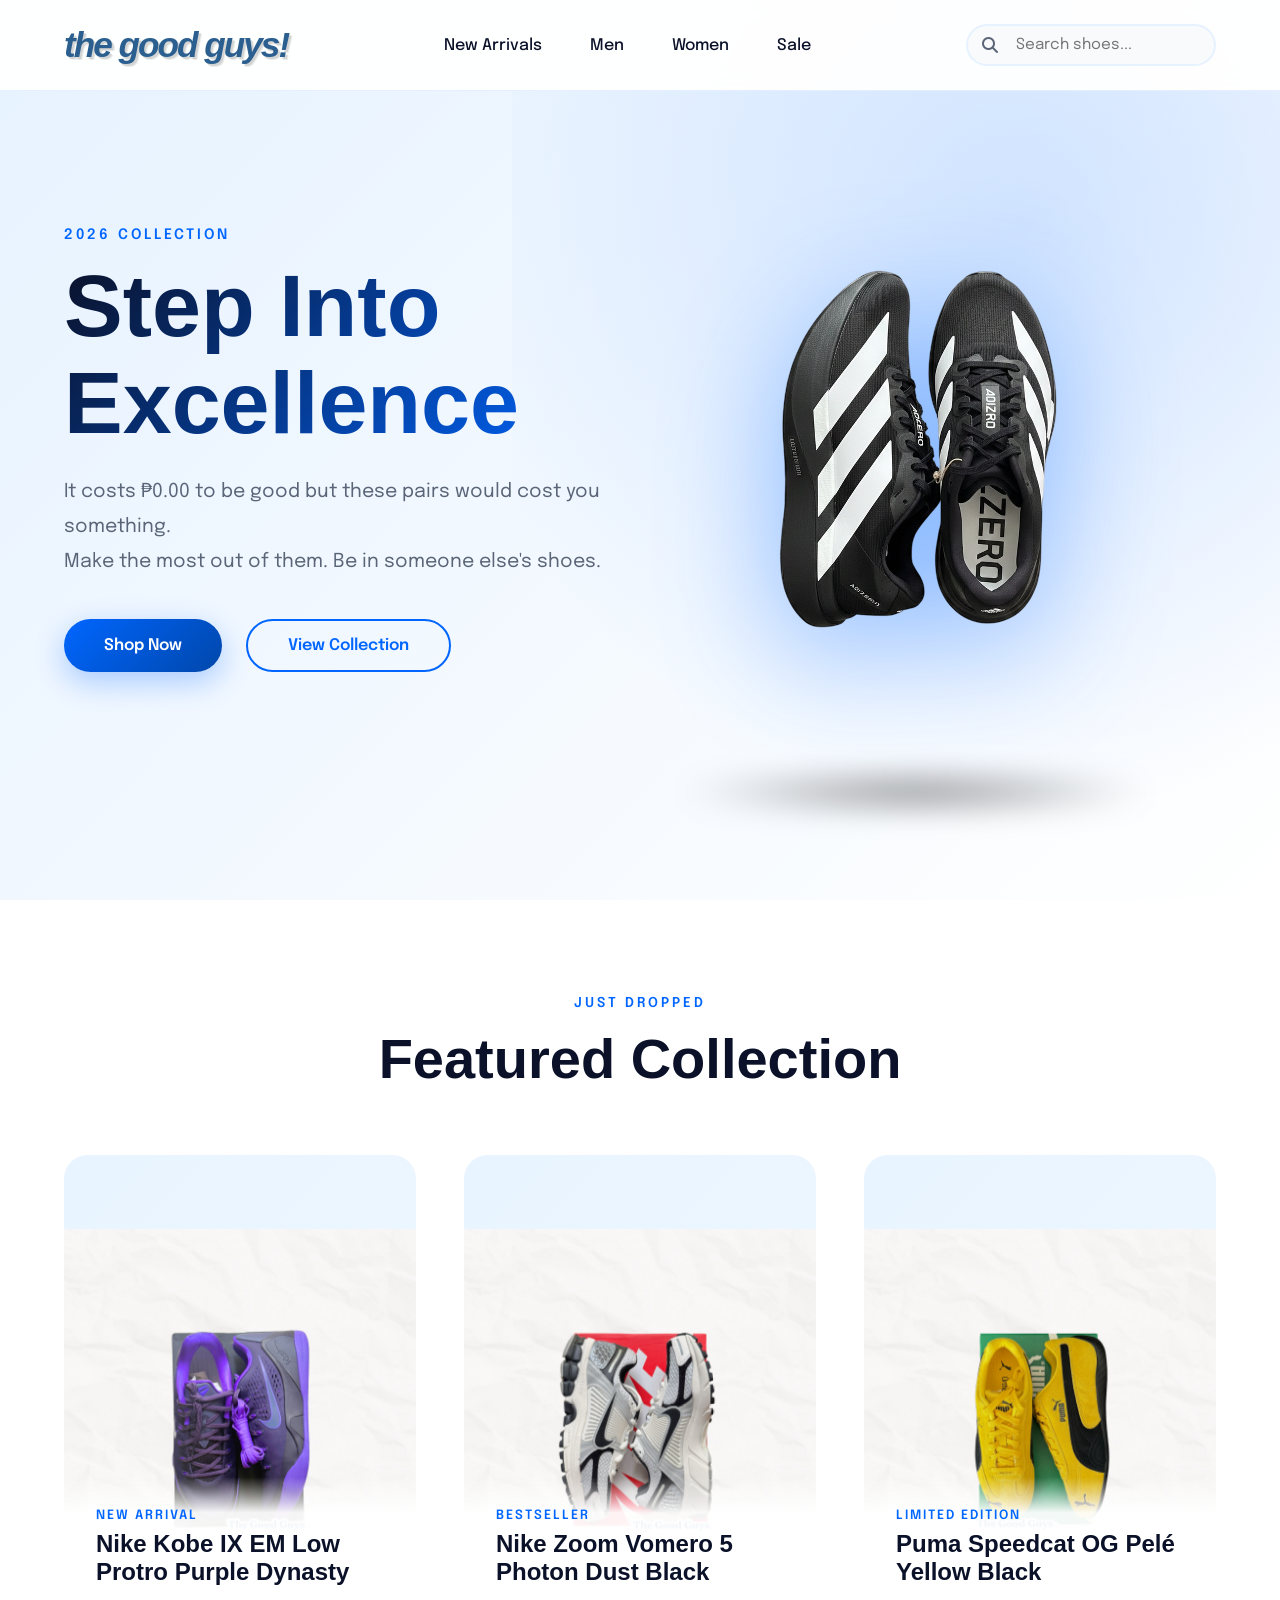
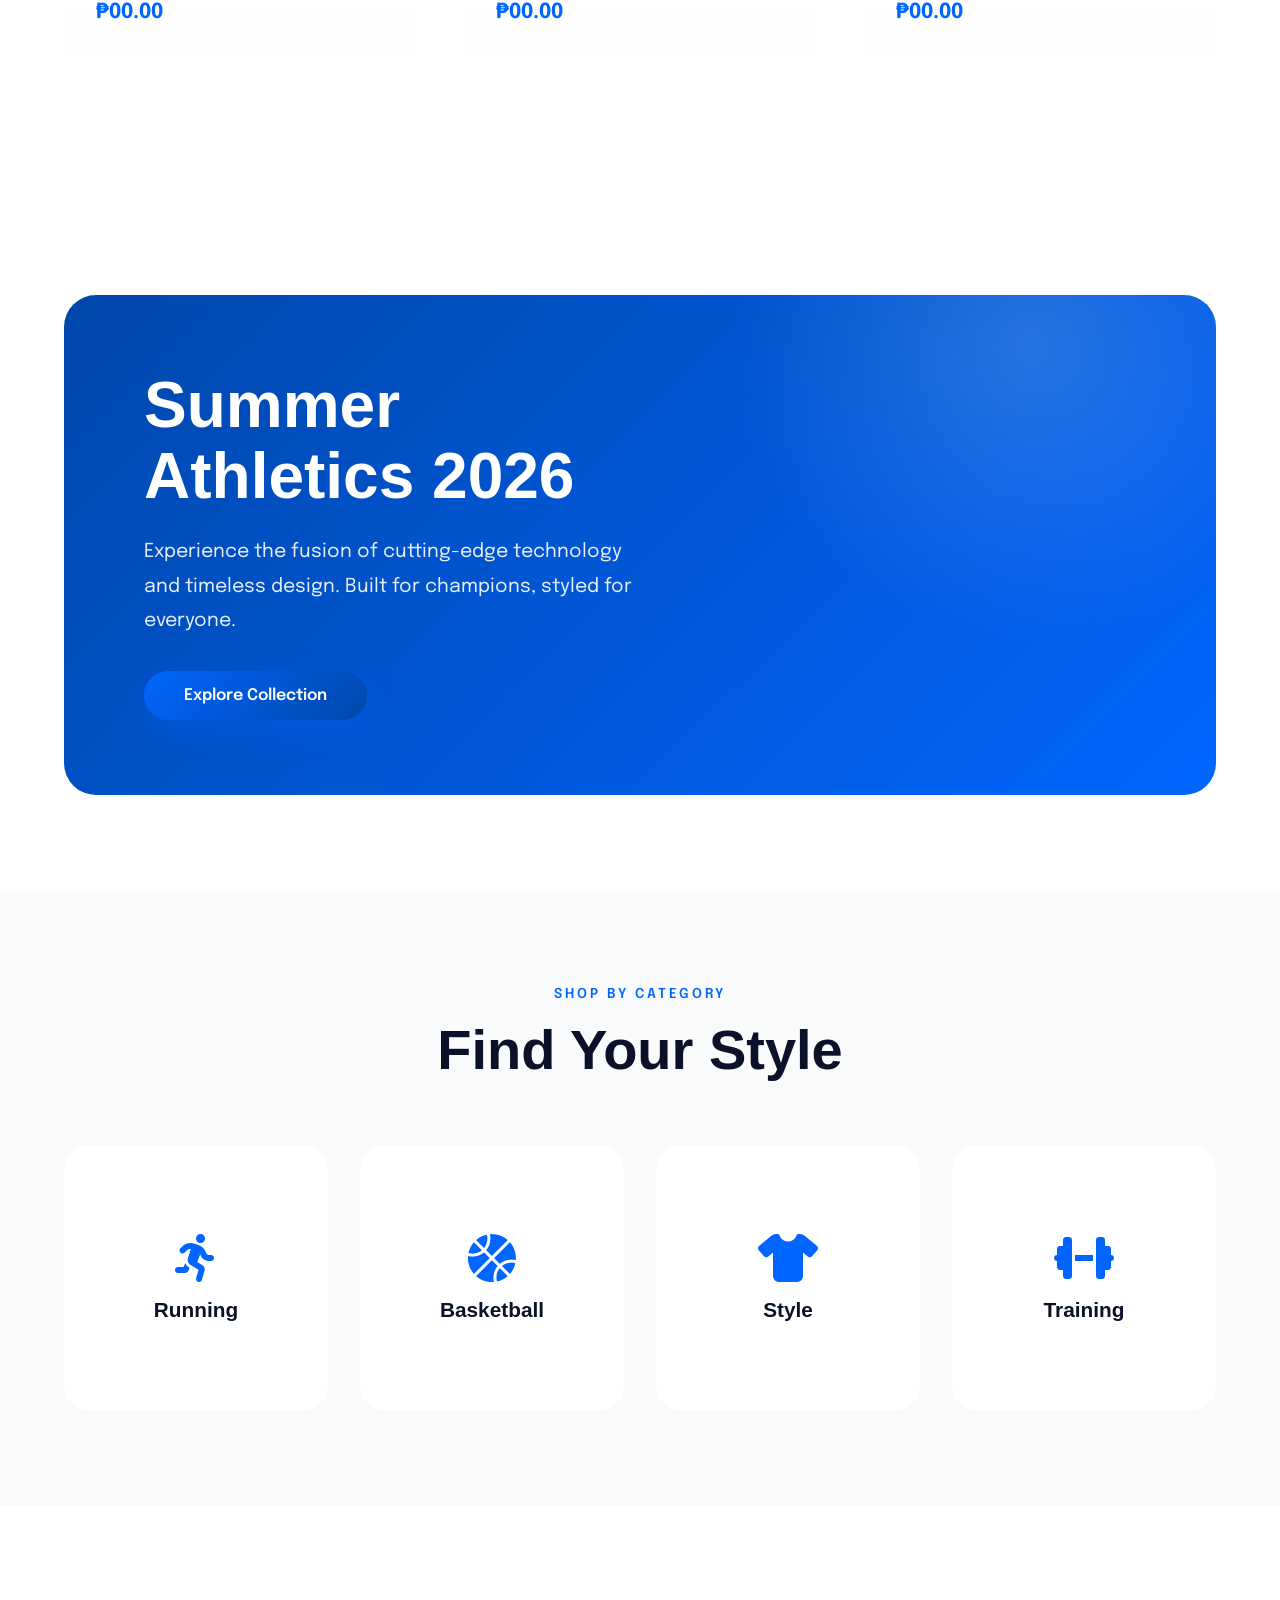
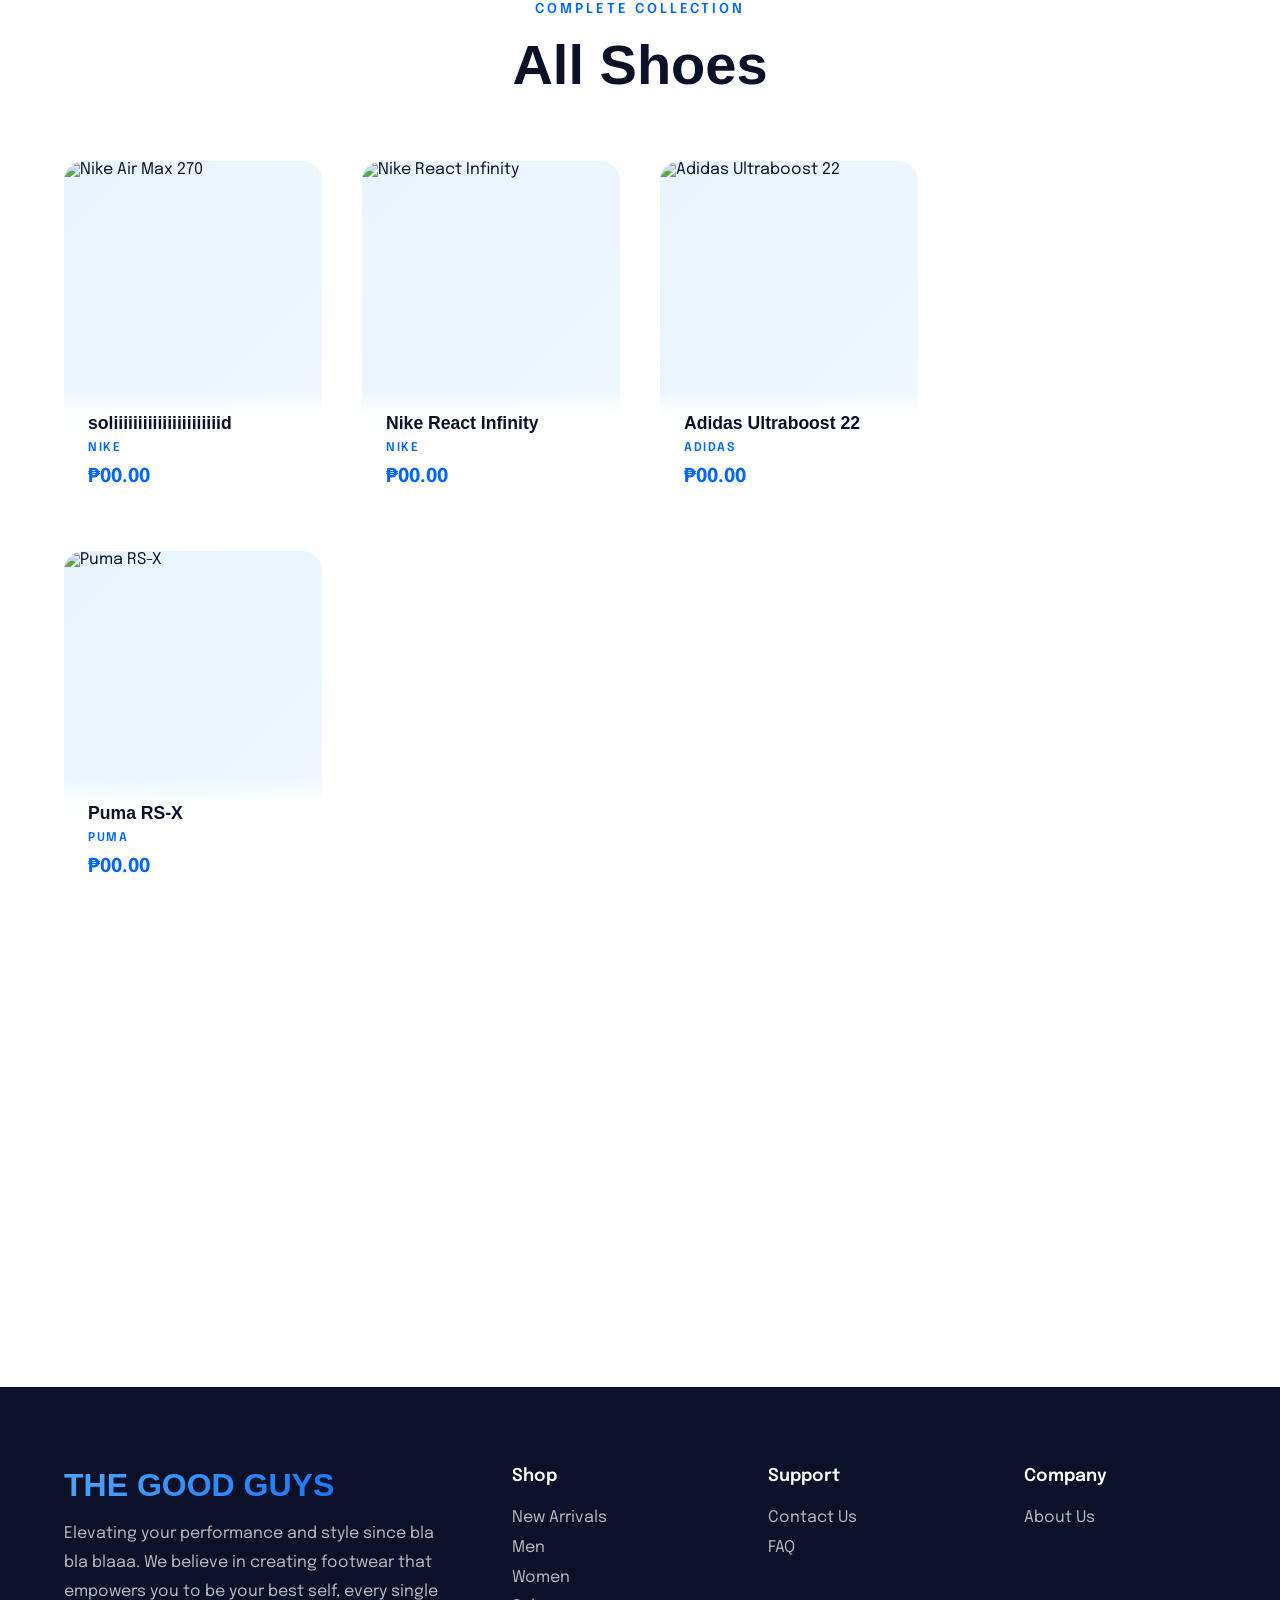
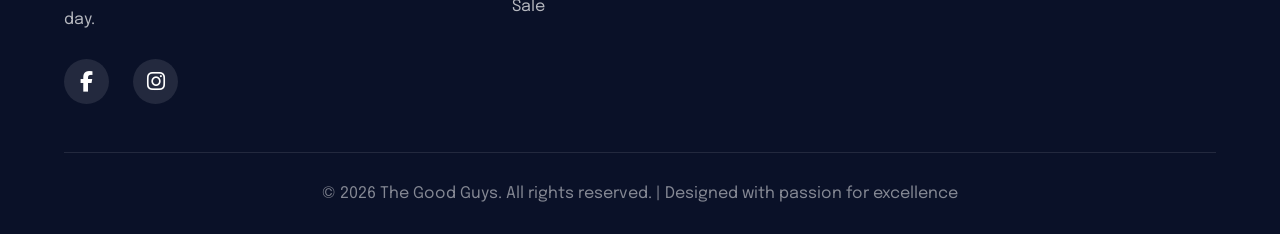
==== index.html @ b8765135 "Update files" ====
<!DOCTYPE html>
<html lang="en">
<head>
    <meta charset="UTF-8">
    <meta name="viewport" content="width=device-width, initial-scale=1.0">
    <title>The Good Guys - Premium Footwear</title>
    <link href="https://fonts.googleapis.com/css2?family=Clash+Display:wght@400;600;700&family=Epilogue:wght@300;400;500;600&display=swap" rel="stylesheet">
    <link rel="stylesheet" href="https://cdnjs.cloudflare.com/ajax/libs/font-awesome/6.4.0/css/all.min.css">
    <style>
        :root {
            --primary-blue: #0066FF;
            --deep-blue: #0047AB;
            --sky-blue: #4DA6FF;
            --ice-blue: #E6F2FF;
            --pure-white: #FFFFFF;
            --off-white: #F8FAFB;
            --dark-text: #0A1128;
            --gray-text: #5A6578;
        }

        * {
            margin: 0;
            padding: 0;
            box-sizing: border-box;
        }

        body {
            font-family: 'Epilogue', sans-serif;
            color: var(--dark-text);
            overflow-x: hidden;
            background: var(--pure-white);
        }

        /* Navigation */
        nav {
            position: fixed;
            top: 0;
            width: 100%;
            padding: 1.5rem 4rem;
            display: flex;
            justify-content: space-between;
            align-items: center;
            z-index: 1000;
            background: rgba(255, 255, 255, 0.95);
            backdrop-filter: blur(10px);
            border-bottom: 1px solid rgba(0, 102, 255, 0.1);
            animation: slideDown 0.8s ease-out;
        }

        @keyframes slideDown {
            from {
                transform: translateY(-100%);
                opacity: 0;
            }
            to {
                transform: translateY(0);
                opacity: 1;
            }
        }

        .logo {
            display: flex;
            align-items: center;
            gap: 0.5rem;
        }

        .logo-text {
            font-family: 'Cooper Black', 'Arial Black', sans-serif;
            font-size: 2.2rem;
            font-weight: 900;
            color: #2B5F8F;
            letter-spacing: -2px;
            text-transform: lowercase;
            position: relative;
            font-style: italic;
            text-shadow: 
                2px 2px 0px rgba(0, 0, 0, 0.1),
                3px 3px 0px rgba(0, 0, 0, 0.08);
            animation: glow 3s ease-in-out infinite;
        }

        @keyframes glow {
            0%, 100% { filter: drop-shadow(0 0 8px rgba(43, 95, 143, 0.3)); }
            50% { filter: drop-shadow(0 0 20px rgba(43, 95, 143, 0.6)); }
        }

        .nav-links {
            display: flex;
            gap: 3rem;
            list-style: none;
        }

        .nav-links a {
            text-decoration: none;
            color: var(--dark-text);
            font-weight: 500;
            position: relative;
            transition: color 0.3s;
        }

        .nav-links a::after {
            content: '';
            position: absolute;
            bottom: -5px;
            left: 0;
            width: 0;
            height: 2px;
            background: var(--primary-blue);
            transition: width 0.3s ease;
        }

        .nav-links a:hover {
            color: var(--primary-blue);
        }

        .nav-links a:hover::after {
            width: 100%;
        }

        .nav-actions {
            display: flex;
            align-items: center;
            gap: 2rem;
        }

        .search-container {
            position: relative;
        }

        .search-box {
            padding: 0.7rem 1.5rem 0.7rem 3rem;
            border: 2px solid var(--ice-blue);
            border-radius: 50px;
            background: var(--off-white);
            font-family: 'Epilogue', sans-serif;
            font-size: 0.95rem;
            width: 250px;
            transition: all 0.3s ease;
            outline: none;
        }

        .search-box:focus {
            border-color: var(--primary-blue);
            background: white;
            box-shadow: 0 5px 20px rgba(0, 102, 255, 0.1);
        }

        .search-icon {
            position: absolute;
            left: 1rem;
            top: 50%;
            transform: translateY(-50%);
            color: var(--gray-text);
            pointer-events: none;
            font-size: 1rem;
        }

        .cart-icon {
            font-size: 1.5rem;
            cursor: pointer;
            transition: all 0.3s ease;
            color: var(--dark-text);
        }

        .cart-icon:hover {
            transform: scale(1.1);
            color: var(--primary-blue);
        }

        /* Hamburger Menu - Hidden on Desktop */
        .hamburger {
            display: none;
            flex-direction: column;
            gap: 5px;
            cursor: pointer;
            z-index: 2000;
        }

        .hamburger span {
            width: 25px;
            height: 3px;
            background: var(--dark-text);
            transition: all 0.3s ease;
            border-radius: 2px;
        }

        .hamburger.active span:nth-child(1) {
            transform: rotate(45deg) translate(8px, 8px);
        }

        .hamburger.active span:nth-child(2) {
            opacity: 0;
        }

        .hamburger.active span:nth-child(3) {
            transform: rotate(-45deg) translate(7px, -7px);
        }

        /* Sidebar */
        .sidebar {
            position: fixed;
            top: 0;
            right: -100%;
            width: 280px;
            height: 100vh;
            background: var(--pure-white);
            box-shadow: -5px 0 25px rgba(0, 0, 0, 0.1);
            z-index: 1500;
            transition: right 0.4s cubic-bezier(0.4, 0, 0.2, 1);
            padding: 6rem 2rem 2rem;
            overflow-y: auto;
        }

        .sidebar.active {
            right: 0;
        }

        .sidebar-overlay {
            position: fixed;
            top: 0;
            left: 0;
            width: 100%;
            height: 100%;
            background: rgba(0, 0, 0, 0.5);
            z-index: 1400;
            opacity: 0;
            visibility: hidden;
            transition: opacity 0.3s ease, visibility 0.3s ease;
        }

        .sidebar-overlay.active {
            opacity: 1;
            visibility: visible;
        }

        .sidebar-links {
            list-style: none;
            padding: 0;
        }

        .sidebar-links li {
            margin-bottom: 0;
        }

        .sidebar-links a {
            display: block;
            padding: 1.2rem 1rem;
            text-decoration: none;
            color: var(--dark-text);
            font-weight: 500;
            font-size: 1.1rem;
            border-bottom: 1px solid var(--ice-blue);
            transition: all 0.3s ease;
            position: relative;
        }

        .sidebar-links a::before {
            content: '';
            position: absolute;
            left: 0;
            top: 50%;
            transform: translateY(-50%);
            width: 0;
            height: 3px;
            background: var(--primary-blue);
            transition: width 0.3s ease;
        }

        .sidebar-links a:hover {
            color: var(--primary-blue);
            padding-left: 1.5rem;
            background: var(--ice-blue);
        }

        .sidebar-links a:hover::before {
            width: 5px;
        }

        /* Hero Section */
        .hero {
            height: 100vh;
            display: flex;
            align-items: center;
            justify-content: space-between;
            padding: 0 4rem;
            position: relative;
            overflow: hidden;
            background: linear-gradient(135deg, var(--ice-blue) 0%, var(--pure-white) 100%);
        }

        .hero::before {
            content: '';
            position: absolute;
            top: -50%;
            right: -20%;
            width: 80%;
            height: 150%;
            background: radial-gradient(circle, rgba(0, 102, 255, 0.15) 0%, transparent 70%);
            animation: float 20s ease-in-out infinite;
        }

        @keyframes float {
            0%, 100% { transform: translate(0, 0) rotate(0deg); }
            33% { transform: translate(50px, -50px) rotate(10deg); }
            66% { transform: translate(-30px, 30px) rotate(-10deg); }
        }

        .hero-content {
            max-width: 600px;
            z-index: 2;
            animation: fadeInLeft 1s ease-out;
        }

        @keyframes fadeInLeft {
            from {
                opacity: 0;
                transform: translateX(-50px);
            }
            to {
                opacity: 1;
                transform: translateX(0);
            }
        }

        .hero-tag {
            font-size: 0.9rem;
            font-weight: 600;
            color: var(--primary-blue);
            text-transform: uppercase;
            letter-spacing: 3px;
            margin-bottom: 1rem;
            animation: fadeIn 1.2s ease-out 0.3s both;
        }

        .hero h1 {
            font-family: 'Clash Display', sans-serif;
            font-size: 5.5rem;
            font-weight: 700;
            line-height: 1.1;
            margin-bottom: 1.5rem;
            background: linear-gradient(135deg, var(--dark-text) 0%, var(--primary-blue) 100%);
            -webkit-background-clip: text;
            -webkit-text-fill-color: transparent;
            background-clip: text;
            animation: fadeIn 1.2s ease-out 0.5s both;
        }

        .hero p {
            font-size: 1.2rem;
            color: var(--gray-text);
            line-height: 1.8;
            margin-bottom: 2.5rem;
            animation: fadeIn 1.2s ease-out 0.7s both;
        }

        @keyframes fadeIn {
            from { opacity: 0; transform: translateY(20px); }
            to { opacity: 1; transform: translateY(0); }
        }

        .cta-buttons {
            display: flex;
            gap: 1.5rem;
            animation: fadeIn 1.2s ease-out 0.9s both;
        }

        .btn {
            padding: 1rem 2.5rem;
            border: none;
            border-radius: 50px;
            font-family: 'Epilogue', sans-serif;
            font-size: 1rem;
            font-weight: 600;
            cursor: pointer;
            transition: all 0.4s cubic-bezier(0.4, 0, 0.2, 1);
            text-decoration: none;
            display: inline-block;
        }

        .btn-primary {
            background: linear-gradient(135deg, var(--primary-blue), var(--deep-blue));
            color: white;
            box-shadow: 0 10px 30px rgba(0, 102, 255, 0.3);
            position: relative;
            overflow: hidden;
        }

        .btn-primary::before {
            content: '';
            position: absolute;
            top: 0;
            left: -100%;
            width: 100%;
            height: 100%;
            background: linear-gradient(90deg, transparent, rgba(255, 255, 255, 0.3), transparent);
            transition: left 0.6s;
        }

        .btn-primary:hover::before {
            left: 100%;
        }

        .btn-primary:hover {
            transform: translateY(-3px);
            box-shadow: 0 15px 40px rgba(0, 102, 255, 0.4);
        }

        .btn-secondary {
            background: transparent;
            color: var(--primary-blue);
            border: 2px solid var(--primary-blue);
        }

        .btn-secondary:hover {
            background: var(--primary-blue);
            color: white;
            transform: translateY(-3px);
            box-shadow: 0 10px 30px rgba(0, 102, 255, 0.2);
        }

        .hero-image {
            position: relative;
            z-index: 2;
            animation: fadeInRight 1s ease-out;
        }

        @keyframes fadeInRight {
            from {
                opacity: 0;
                transform: translateX(50px);
            }
            to {
                opacity: 1;
                transform: translateX(0);
            }
        }

        .shoe-display {
            position: relative;
            animation: floatShoe 6s ease-in-out infinite;
        }

        @keyframes floatShoe {
            0%, 100% { transform: translateY(0) rotate(-15deg); }
            50% { transform: translateY(-30px) rotate(-12deg); }
        }

        .shoe-display img {
            width: 600px;
            height: auto;
            filter: drop-shadow(0 30px 60px rgba(0, 102, 255, 0.4));
            position: relative;
            z-index: 2;
        }

        .shoe-display::after {
            content: '';
            position: absolute;
            bottom: -60px;
            left: 50%;
            transform: translateX(-50%);
            width: 80%;
            height: 40px;
            background: radial-gradient(ellipse, rgba(0, 0, 0, 0.5) 0%, rgba(0, 0, 0, 0.3) 30%, transparent 70%);
            filter: blur(15px);
            animation: shadowPulse 6s ease-in-out infinite;
            z-index: 1;
        }

        @keyframes shadowPulse {
            0%, 100% { 
                opacity: 0.8; 
                transform: translateX(-50%) scale(1);
                filter: blur(15px);
            }
            50% { 
                opacity: 0.6; 
                transform: translateX(-50%) scale(0.85);
                filter: blur(18px);
            }
        }

        /* Featured Section */
        .featured {
            padding: 6rem 4rem;
            background: var(--pure-white);
        }

        .section-header {
            text-align: center;
            margin-bottom: 4rem;
        }

        .section-tag {
            font-size: 0.85rem;
            font-weight: 600;
            color: var(--primary-blue);
            text-transform: uppercase;
            letter-spacing: 3px;
            margin-bottom: 1rem;
        }

        .section-header h2 {
            font-family: 'Clash Display', sans-serif;
            font-size: 3.5rem;
            font-weight: 700;
            color: var(--dark-text);
            margin-bottom: 1rem;
        }

        .product-grid {
            display: grid;
            grid-template-columns: repeat(3, 1fr);
            gap: 3rem;
            margin-bottom: 3rem;
        }

        .product-card {
            background: var(--off-white);
            border-radius: 24px;
            overflow: hidden;
            cursor: pointer;
            transition: transform 0.3s ease, box-shadow 0.3s ease;
            position: relative;
            height: 500px;
            display: flex;
            flex-direction: column;
            will-change: transform;
        }

        .product-card::before {
            content: '';
            position: absolute;
            top: 0;
            left: 0;
            right: 0;
            bottom: 0;
            background: linear-gradient(to bottom, transparent 0%, rgba(0, 0, 0, 0.7) 100%);
            opacity: 0;
            transition: opacity 0.3s ease;
            z-index: 1;
            pointer-events: none;
        }

        .product-card:hover::before {
            opacity: 1;
        }

        .product-card:hover {
            transform: translateY(-15px);
            box-shadow: 0 25px 50px rgba(0, 102, 255, 0.2);
        }

        .product-image {
            position: absolute;
            top: 0;
            left: 0;
            width: 100%;
            height: 100%;
            display: flex;
            align-items: center;
            justify-content: center;
            background: linear-gradient(135deg, #e8f4ff 0%, #f0f8ff 100%);
            overflow: hidden;
        }

        .product-image img {
            width: 100%;
            height: 100%;
            object-fit: contain;
            object-position: center;
            transition: transform 0.3s ease;
            will-change: transform;
        }

        .product-card:hover .product-image img {
            transform: scale(1.03);
        }

        .product-info {
            position: absolute;
            bottom: 0;
            left: 0;
            right: 0;
            padding: 2rem;
            z-index: 2;
            background: linear-gradient(to bottom, transparent 0%, rgba(255, 255, 255, 0.95) 20%, rgba(255, 255, 255, 0.98) 100%);
        }

        .product-tag {
            font-size: 0.8rem;
            font-weight: 600;
            color: var(--primary-blue);
            text-transform: uppercase;
            letter-spacing: 2px;
            margin-bottom: 0.5rem;
        }

        .product-info h3 {
            font-family: 'Clash Display', sans-serif;
            font-size: 1.5rem;
            font-weight: 600;
            margin-bottom: 0.5rem;
            color: var(--dark-text);
        }

        .product-info p {
            color: var(--gray-text);
            margin-bottom: 1rem;
            line-height: 1.6;
        }

        .product-price {
            font-size: 1.3rem;
            font-weight: 700;
            color: var(--primary-blue);
        }

        /* Modal Styles */
        .modal {
            display: none;
            position: fixed;
            z-index: 2000;
            left: 0;
            top: 0;
            width: 100%;
            height: 100%;
            overflow: auto;
            background-color: rgba(0, 0, 0, 0);
            transition: background-color 0.2s ease;
        }

        .modal.active {
            background-color: rgba(0, 0, 0, 0.85);
        }

        .modal-content {
            background: white;
            margin: 5% auto;
            padding: 0;
            border-radius: 32px;
            width: 90%;
            max-width: 1000px;
            position: relative;
            transform: scale(0.95);
            opacity: 0;
            transition: transform 0.2s ease, opacity 0.2s ease;
            box-shadow: 0 50px 100px rgba(0, 102, 255, 0.3);
            overflow: hidden;
            will-change: transform, opacity;
        }

        .modal.active .modal-content {
            transform: scale(1);
            opacity: 1;
        }

        .close {
            position: absolute;
            right: 2rem;
            top: 2rem;
            color: var(--dark-text);
            font-size: 2rem;
            font-weight: 300;
            cursor: pointer;
            z-index: 10;
            width: 50px;
            height: 50px;
            background: white;
            border-radius: 50%;
            display: flex;
            align-items: center;
            justify-content: center;
            transition: all 0.3s ease;
            box-shadow: 0 5px 20px rgba(0, 0, 0, 0.1);
        }

        .close:hover {
            background: var(--primary-blue);
            color: white;
            transform: rotate(90deg);
        }

        .modal-body {
            display: grid;
            grid-template-columns: 1.2fr 1fr;
            gap: 0;
        }

        .modal-image {
            background: linear-gradient(135deg, #e8f4ff 0%, #f0f8ff 100%);
            padding: 4rem;
            display: flex;
            align-items: center;
            justify-content: center;
            position: relative;
            overflow: hidden;
        }

        .modal-image::before {
            content: '';
            position: absolute;
            top: -50%;
            right: -50%;
            width: 100%;
            height: 200%;
            background: radial-gradient(circle, rgba(0, 102, 255, 0.1) 0%, transparent 70%);
            animation: none;
        }

        .modal-image img {
            width: 100%;
            height: auto;
            max-height: 500px;
            object-fit: contain;
            position: relative;
            z-index: 2;
            filter: drop-shadow(0 20px 40px rgba(0, 102, 255, 0.3));
        }

        @keyframes modalImageZoom {
            from {
                transform: scale(0.7);
                opacity: 0;
            }
            to {
                transform: scale(1);
                opacity: 1;
            }
        }

        .modal-details {
            padding: 4rem 3rem;
            display: flex;
            flex-direction: column;
            justify-content: center;
        }

        .modal-tag {
            font-size: 0.9rem;
            font-weight: 600;
            color: var(--primary-blue);
            text-transform: uppercase;
            letter-spacing: 3px;
            margin-bottom: 1rem;
        }

        @keyframes slideInRight {
            from {
                opacity: 0;
                transform: translateX(20px);
            }
            to {
                opacity: 1;
                transform: translateX(0);
            }
        }

        .modal-details h2 {
            font-family: 'Clash Display', sans-serif;
            font-size: 2.5rem;
            font-weight: 700;
            color: var(--dark-text);
            margin-bottom: 1.5rem;
            line-height: 1.2;
        }

        .modal-details p {
            color: var(--gray-text);
            line-height: 1.8;
            margin-bottom: 2rem;
            font-size: 1.1rem;
        }

        .modal-price {
            font-size: 2.5rem;
            font-weight: 700;
            color: var(--primary-blue);
            margin-bottom: 2rem;
        }

        .modal-features {
            margin-bottom: 2rem;
        }

        .modal-features h4 {
            font-size: 1rem;
            font-weight: 600;
            color: var(--dark-text);
            margin-bottom: 1rem;
            text-transform: uppercase;
            letter-spacing: 1px;
        }

        .feature-list {
            display: flex;
            flex-direction: column;
            gap: 0.8rem;
        }

        .feature-item {
            display: flex;
            align-items: center;
            gap: 0.8rem;
            color: var(--gray-text);
        }

        .feature-item i {
            color: var(--primary-blue);
            font-size: 1.1rem;
        }

        .modal-actions {
            display: flex;
            gap: 1rem;
        }

        .modal-actions .btn {
            flex: 1;
        }

        /* Collection Banner */
        .collection-banner {
            margin: 6rem 4rem;
            height: 500px;
            background: linear-gradient(135deg, var(--deep-blue) 0%, var(--primary-blue) 100%);
            border-radius: 32px;
            display: flex;
            align-items: center;
            justify-content: space-between;
            padding: 0 5rem;
            position: relative;
            overflow: hidden;
        }

        .collection-banner::before {
            content: '';
            position: absolute;
            top: -50%;
            right: -10%;
            width: 600px;
            height: 600px;
            background: radial-gradient(circle, rgba(255, 255, 255, 0.15) 0%, transparent 70%);
            animation: pulse 4s ease-in-out infinite;
        }

        @keyframes pulse {
            0%, 100% { transform: scale(1); opacity: 0.5; }
            50% { transform: scale(1.2); opacity: 0.8; }
        }

        .collection-content {
            max-width: 500px;
            color: white;
            z-index: 2;
        }

        .collection-content h2 {
            font-family: 'Clash Display', sans-serif;
            font-size: 4rem;
            font-weight: 700;
            margin-bottom: 1.5rem;
            line-height: 1.1;
        }

        .collection-content p {
            font-size: 1.2rem;
            line-height: 1.8;
            margin-bottom: 2rem;
            opacity: 0.9;
        }

        .collection-image {
            position: relative;
            z-index: 2;
        }

        .collection-image img {
            width: 500px;
            height: auto;
            max-height: 400px;
            object-fit: contain;
            transform: rotate(-15deg);
            animation: bounceShoe 3s ease-in-out infinite;
            filter: drop-shadow(0 30px 60px rgba(0, 0, 0, 0.3));
        }

        @keyframes bounceShoe {
            0%, 100% { transform: rotate(-15deg) translateY(0); }
            50% { transform: rotate(-15deg) translateY(-20px); }
        }

        /* Categories */
        .categories {
            padding: 6rem 4rem;
            background: var(--off-white);
        }

        .category-grid {
            display: grid;
            grid-template-columns: repeat(4, 1fr);
            gap: 2rem;
        }

        .category-card {
            aspect-ratio: 1;
            background: white;
            border-radius: 24px;
            display: flex;
            flex-direction: column;
            align-items: center;
            justify-content: center;
            cursor: pointer;
            transition: all 0.4s ease;
            position: relative;
            overflow: hidden;
        }

        .category-card::before {
            content: '';
            position: absolute;
            top: 50%;
            left: 50%;
            width: 0;
            height: 0;
            border-radius: 50%;
            background: var(--ice-blue);
            transform: translate(-50%, -50%);
            transition: width 0.6s, height 0.6s;
        }

        .category-card:hover::before {
            width: 100%;
            height: 100%;
        }

        .category-card:hover {
            transform: translateY(-10px);
            box-shadow: 0 20px 40px rgba(0, 102, 255, 0.15);
        }

        .category-icon {
            font-size: 3rem;
            margin-bottom: 1rem;
            position: relative;
            z-index: 2;
            transition: all 0.4s ease;
            color: var(--primary-blue);
        }

        .category-card:hover .category-icon {
            transform: scale(1.2) rotate(10deg);
            color: var(--deep-blue);
        }

        .category-card h3 {
            font-family: 'Clash Display', sans-serif;
            font-size: 1.3rem;
            font-weight: 600;
            color: var(--dark-text);
            position: relative;
            z-index: 2;
        }

        /* All Shoes Section */
        .all-shoes {
            padding: 6rem 4rem;
            background: var(--pure-white);
        }

        .shoes-grid {
            display: grid;
            grid-template-columns: repeat(4, 1fr);
            gap: 2.5rem;
        }

        .shoe-item {
            background: var(--off-white);
            border-radius: 20px;
            overflow: hidden;
            cursor: pointer;
            transition: transform 0.3s ease, box-shadow 0.3s ease;
            position: relative;
            height: 350px;
            display: flex;
            flex-direction: column;
            will-change: transform;
        }

        .shoe-item::before {
            content: '';
            position: absolute;
            top: 0;
            left: 0;
            right: 0;
            bottom: 0;
            background: linear-gradient(to bottom, transparent 0%, rgba(0, 0, 0, 0.6) 100%);
            opacity: 0;
            transition: opacity 0.3s ease;
            z-index: 1;
            pointer-events: none;
        }

        .shoe-item:hover::before {
            opacity: 1;
        }

        .shoe-item:hover {
            transform: translateY(-12px);
            box-shadow: 0 20px 40px rgba(0, 102, 255, 0.18);
        }

        .shoe-item-image {
            position: absolute;
            top: 0;
            left: 0;
            width: 100%;
            height: 100%;
            display: flex;
            align-items: center;
            justify-content: center;
            background: linear-gradient(135deg, #e8f4ff 0%, #f0f8ff 100%);
            overflow: hidden;
        }

        .shoe-item-image img {
            width: 100%;
            height: 100%;
            object-fit: contain;
            object-position: center;
            transition: transform 0.3s ease;
            will-change: transform;
        }

        .shoe-item:hover .shoe-item-image img {
            transform: scale(1.03);
        }

        .shoe-item-info {
            position: absolute;
            bottom: 0;
            left: 0;
            right: 0;
            padding: 1.5rem;
            z-index: 2;
            background: linear-gradient(to bottom, transparent 0%, rgba(255, 255, 255, 0.95) 20%, rgba(255, 255, 255, 0.98) 100%);
        }

        .shoe-item-info h4 {
            font-family: 'Clash Display', sans-serif;
            font-size: 1.1rem;
            font-weight: 600;
            color: var(--dark-text);
            margin-bottom: 0.5rem;
        }

        .brand-tag {
            font-size: 0.75rem;
            font-weight: 600;
            color: var(--primary-blue);
            text-transform: uppercase;
            letter-spacing: 1.5px;
            margin-bottom: 0.8rem;
            display: block;
        }

        .shoe-price {
            font-size: 1.2rem;
            font-weight: 700;
            color: var(--primary-blue);
        }

        /* Footer */
        footer {
            background: var(--dark-text);
            color: white;
            padding: 5rem 4rem 2rem;
        }

        .footer-content {
            display: grid;
            grid-template-columns: 2fr 1fr 1fr 1fr;
            gap: 4rem;
            margin-bottom: 3rem;
        }

        .footer-brand h3 {
            font-family: 'Clash Display', sans-serif;
            font-size: 2rem;
            margin-bottom: 1rem;
            background: linear-gradient(135deg, var(--sky-blue), var(--primary-blue));
            -webkit-background-clip: text;
            -webkit-text-fill-color: transparent;
            background-clip: text;
        }

        .footer-brand p {
            color: rgba(255, 255, 255, 0.7);
            line-height: 1.8;
        }

        .footer-links h4 {
            font-size: 1.1rem;
            margin-bottom: 1.5rem;
            font-weight: 600;
        }

        .footer-links ul {
            list-style: none;
        }

        .footer-links ul li {
            margin-bottom: 0.8rem;
        }

        .footer-links a {
            color: rgba(255, 255, 255, 0.7);
            text-decoration: none;
            transition: color 0.3s;
        }

        .footer-links a:hover {
            color: var(--sky-blue);
        }

        .footer-socials {
            display: flex;
            gap: 1.5rem;
            margin-top: 1.5rem;
        }

        .social-icon {
            width: 45px;
            height: 45px;
            border-radius: 50%;
            background: rgba(255, 255, 255, 0.1);
            display: flex;
            align-items: center;
            justify-content: center;
            color: white;
            font-size: 1.3rem;
            transition: all 0.3s ease;
            text-decoration: none;
        }

        .social-icon:hover {
            background: var(--primary-blue);
            transform: translateY(-5px);
            box-shadow: 0 10px 20px rgba(0, 102, 255, 0.3);
        }

        .footer-bottom {
            padding-top: 2rem;
            border-top: 1px solid rgba(255, 255, 255, 0.1);
            text-align: center;
            color: rgba(255, 255, 255, 0.5);
        }

        /* Scroll Animation */
        .fade-in {
            opacity: 0;
            transform: translateY(30px);
            transition: opacity 0.8s ease, transform 0.8s ease;
        }

        .fade-in.visible {
            opacity: 1;
            transform: translateY(0);
        }

        /* Responsive */
        @media (max-width: 1200px) {
            .product-grid {
                grid-template-columns: repeat(2, 1fr);
            }
            .category-grid {
                grid-template-columns: repeat(2, 1fr);
            }
            .shoes-grid {
                grid-template-columns: repeat(3, 1fr);
            }
            .modal-body {
                grid-template-columns: 1fr;
            }
        }

        @media (max-width: 992px) {
            .shoes-grid {
                grid-template-columns: repeat(2, 1fr);
            }
            
            .featured, .all-shoes, .categories {
                padding: 4rem 2rem;
            }
        }

        @media (max-width: 768px) {
            nav {
                padding: 1rem 1.5rem;
                flex-wrap: nowrap;
                justify-content: space-between;
            }

            .logo {
                flex: 0 0 auto;
            }

            .logo-text {
                font-size: 1.5rem;
            }
            
            /* Hide desktop navigation */
            .nav-links {
                display: none;
            }

            /* Show hamburger menu */
            .hamburger {
                display: flex;
            }

            .nav-actions {
                width: auto;
                margin-top: 0;
                justify-content: flex-end;
                gap: 1rem;
                flex: 0 0 auto;
            }

            .search-box {
                width: 160px;
                padding: 0.6rem 1rem 0.6rem 2.5rem;
                font-size: 0.85rem;
            }

            .search-icon {
                left: 0.8rem;
                font-size: 0.9rem;
            }

            .cart-icon {
                display: none;
            }
            
            .hero {
                flex-direction: column;
                padding: 8rem 1.5rem 4rem;
                text-align: center;
                height: auto;
                min-height: 100vh;
            }
            
            .hero h1 {
                font-size: 2.8rem;
            }

            .hero p {
                font-size: 1rem;
            }

            .cta-buttons {
                flex-direction: column;
                width: 100%;
            }

            .btn {
                width: 100%;
            }
            
            .shoe-display {
                margin-top: 3rem;
                padding-bottom: 4rem;
            }

            .shoe-display img {
                width: 90%;
                max-width: 350px;
                height: auto;
            }

            .shoe-display::after {
                bottom: -30px;
                width: 75%;
                height: 30px;
            }
            
            .product-grid {
                grid-template-columns: 1fr;
                gap: 2rem;
            }

            .featured, .all-shoes, .categories {
                padding: 3rem 1.5rem;
            }

            .section-header h2 {
                font-size: 2.5rem;
            }
            
            .collection-banner {
                flex-direction: column;
                padding: 3rem 2rem;
                height: auto;
                margin: 3rem 1.5rem;
                text-align: center;
            }
            
            .collection-content h2 {
                font-size: 2rem;
            }

            .collection-content p {
                font-size: 1rem;
            }

            .collection-image img {
                width: 100%;
                max-width: 350px;
                height: auto;
            }
            
            .category-grid {
                grid-template-columns: repeat(2, 1fr);
                gap: 1.5rem;
            }

            .shoes-grid {
                grid-template-columns: 1fr;
                gap: 2rem;
            }

            .shoe-item-image {
                height: 300px;
            }
            
            .footer-content {
                grid-template-columns: 1fr;
                gap: 2rem;
            }

            footer {
                padding: 3rem 1.5rem 1.5rem;
            }

            .modal-content {
                width: 95%;
                margin: 10% auto;
            }

            .modal-details {
                padding: 2rem 1.5rem;
            }

            .modal-details h2 {
                font-size: 1.8rem;
            }

            .modal-price {
                font-size: 2rem;
            }
        }

        @media (max-width: 480px) {
            .hero {
                padding: 7rem 1rem 3rem;
            }

            .hero h1 {
                font-size: 2rem;
            }

            .hero p {
                font-size: 0.95rem;
            }

            .shoe-display img {
                width: 100%;
                max-width: 280px;
            }

            .shoe-display::after {
                bottom: -20px;
                width: 70%;
                height: 25px;
            }

            .section-header h2 {
                font-size: 2rem;
            }

            .collection-content h2 {
                font-size: 1.8rem;
            }

            .category-grid {
                grid-template-columns: 1fr;
            }

            nav {
                padding: 1rem;
            }

            .featured, .all-shoes, .categories {
                padding: 2.5rem 1rem;
            }

            .collection-banner {
                padding: 2rem 1.5rem;
                margin: 2rem 1rem;
            }
        }
    </style>
</head>
<body>
    <!-- Sidebar Overlay -->
    <div class="sidebar-overlay" id="sidebarOverlay"></div>

    <!-- Sidebar -->
    <div class="sidebar" id="sidebar">
        <ul class="sidebar-links">
            <li><a href="#new">New Arrivals</a></li>
            <li><a href="#men">Men</a></li>
            <li><a href="#women">Women</a></li>
            <li><a href="#sale">Sale</a></li>
        </ul>
    </div>

    <!-- Navigation -->
    <nav>
        <div class="logo">
            <div class="logo-text">the good guys!</div>
        </div>
        <ul class="nav-links">
            <li><a href="#new">New Arrivals</a></li>
            <li><a href="#men">Men</a></li>
            <li><a href="#women">Women</a></li>
            <li><a href="#sale">Sale</a></li>
        </ul>
        <div class="nav-actions">
            <div class="search-container">
                <i class="fas fa-search search-icon"></i>
                <input type="text" class="search-box" placeholder="Search shoes...">
            </div>
            <div class="hamburger" id="hamburger">
                <span></span>
                <span></span>
                <span></span>
            </div>
        </div>
    </nav>

    <!-- Hero Section -->
    <section class="hero">
        <div class="hero-content">
            <div class="hero-tag">2026 Collection</div>
            <h1>Step Into Excellence</h1>
            <p>It costs ₱0.00 to be good but these pairs would cost you something.<br> Make the most out of them. Be in someone else's shoes.</p>
            <div class="cta-buttons">
                <button class="btn btn-primary">Shop Now</button>
                <button class="btn btn-secondary">View Collection</button>
            </div>
        </div>
        <div class="hero-image">
            <div class="shoe-display">
                <img src="home-pic/adizeroo.png" alt="Featured Shoe">
            </div>
        </div>
    </section>

    <!-- Product Modal -->
    <div id="productModal" class="modal">
        <div class="modal-content">
            <span class="close">&times;</span>
            <div class="modal-body">
                <div class="modal-image">
                    <img id="modalImage" src="" alt="Product">
                </div>
                <div class="modal-details">
                    <div class="modal-tag" id="modalTag"></div>
                    <h2 id="modalTitle"></h2>
                    <p id="modalDescription"></p>
                    <div class="modal-price" id="modalPrice"></div>
                    <div class="modal-features">
                        </div>
                    </div>
                </div>
            </div>
        </div>
    </div>

    <!-- Featured Products -->
    <section class="featured" id="new">
        <div class="section-header fade-in">
            <div class="section-tag">Just Dropped</div>
            <h2>Featured Collection</h2>
        </div>

        <div class="product-grid">
            <div class="product-card fade-in" 
                 data-tag="New Arrival" 
                 data-title="Nike Kobe IX EM Low Protro Purple Dynasty" 
                 data-description="Experience legendary performance with the Kobe IX EM Low Protro. Featuring responsive cushioning and a lightweight design for explosive movements on court."
                 data-price="₱00.00"
                 data-image="just-droped/nike-kobe-iv.png">
                <div class="product-image">
                    <img src="just-droped/nike-kobe-iv.png" alt="Nike Kobe IX">
                </div>
                <div class="product-info">
                    <div class="product-tag">New Arrival</div>
                    <h3>Nike Kobe IX EM Low Protro Purple Dynasty</h3>
                    <p></p>
                    <div class="product-price">₱00.00</div>
                </div>
            </div>

            <div class="product-card fade-in"
                 data-tag="Bestseller"
                 data-title="Nike Zoom Vomero 5 Photon Dust Black"
                 data-description="The ultimate running shoe with enhanced Zoom Air cushioning. Designed for maximum comfort during long-distance runs with a sleek, modern aesthetic."
                 data-price="₱00.00"
                 data-image="just-droped/zoom-vomero.png">
                <div class="product-image">
                    <img src="just-droped/zoom-vomero.png" alt="Nike Zoom Vomero">
                </div>
                <div class="product-info">
                    <div class="product-tag">Bestseller</div>
                    <h3>Nike Zoom Vomero 5 Photon Dust Black</h3>
                    <p></p>
                    <div class="product-price">₱00.00</div>
                </div>
            </div>

            <div class="product-card fade-in"
                 data-tag="Limited Edition"
                 data-title="Puma Speedcat OG Pelé Yellow Black"
                 data-description="Maximum performance for serious athletes. Advanced engineering meets premium design for unparalleled speed and comfort."
                 data-price="₱00.00"
                 data-image="just-droped/speedcat-puma.png">
                <div class="product-image">
                    <img src="just-droped/speedcat-puma.png" alt="Elite Runner X">
                </div>
                <div class="product-info">
                    <div class="product-tag">Limited Edition</div>
                    <h3>Puma Speedcat OG Pelé Yellow Black</h3>
                    <p></p>
                    <div class="product-price">₱00.00</div>
                </div>
            </div>
        </div>
    </section>

    <!-- Collection Banner -->
    <div class="collection-banner fade-in">
        <div class="collection-content">
            <h2>Summer Athletics 2026</h2>
            <p>Experience the fusion of cutting-edge technology and timeless design. Built for champions, styled for everyone.</p>
            <button class="btn btn-primary">Explore Collection</button>
        </div>
    </div>

    <!-- Categories -->
    <section class="categories">
        <div class="section-header fade-in">
            <div class="section-tag">Shop By Category</div>
            <h2>Find Your Style</h2>
        </div>

        <div class="category-grid">
            <div class="category-card fade-in">
                <i class="fas fa-running category-icon"></i>
                <h3>Running</h3>
            </div>
            <div class="category-card fade-in">
                <i class="fas fa-basketball-ball category-icon"></i>
                <h3>Basketball</h3>
            </div>
            <div class="category-card fade-in">
                <i class="fas fa-shirt category-icon"></i>
                <h3>Style</h3>
            </div>
            <div class="category-card fade-in">
                <i class="fas fa-dumbbell category-icon"></i>
                <h3>Training</h3>
            </div>
        </div>
    </section>

    <!-- All Shoes Collection -->
    <section class="all-shoes">
        <div class="section-header fade-in">
            <div class="section-tag">Complete Collection</div>
            <h2>All Shoes</h2>
        </div>

        <div class="shoes-grid">
            <div class="shoe-item fade-in">
                <div class="shoe-item-image">
                    <img src="nike-1.png" alt="Nike Air Max 270">
                </div>
                <div class="shoe-item-info">
                    <h4>soliiiiiiiiiiiiiiiiiiiiiid</h4>
                    <p class="brand-tag">Nike</p>
                    <p class="shoe-price">₱00.00</p>
                </div>
            </div>

            <div class="shoe-item fade-in">
                <div class="shoe-item-image">
                    <img src="nike-2.png" alt="Nike React Infinity">
                </div>
                <div class="shoe-item-info">
                    <h4>Nike React Infinity</h4>
                    <p class="brand-tag">Nike</p>
                    <p class="shoe-price">₱00.00</p>
                </div>
            </div>

            <div class="shoe-item fade-in">
                <div class="shoe-item-image">
                    <img src="adidas-1.png" alt="Adidas Ultraboost 22">
                </div>
                <div class="shoe-item-info">
                    <h4>Adidas Ultraboost 22</h4>
                    <p class="brand-tag">Adidas</p>
                    <p class="shoe-price">₱00.00</p>
                </div>
            </div>

            <div class="shoe-item fade-in">
                <div class="shoe-item-image">
                    <img src="adidas-2.png" alt="Adidas NMD R1">
                </div>
                <div class="shoe-item-info">
                    <h4>Adidas NMD R1</h4>
                    <p class="brand-tag">Adidas</p>
                    <p class="shoe-price">₱00.00</p>
                </div>
            </div>

            <div class="shoe-item fade-in">
                <div class="shoe-item-image">
                    <img src="puma-1.png" alt="Puma RS-X">
                </div>
                <div class="shoe-item-info">
                    <h4>Puma RS-X</h4>
                    <p class="brand-tag">Puma</p>
                    <p class="shoe-price">₱00.00</p>
                </div>
            </div>

            <div class="shoe-item fade-in">
                <div class="shoe-item-image">
                    <img src="puma-2.png" alt="Puma Suede Classic">
                </div>
                <div class="shoe-item-info">
                    <h4>Puma Suede Classic</h4>
                    <p class="brand-tag">Puma</p>
                    <p class="shoe-price">₱00.00</p>
                </div>
            </div>

            <div class="shoe-item fade-in">
                <div class="shoe-item-image">
                    <img src="nb-1.png" alt="New Balance 990v5">
                </div>
                <div class="shoe-item-info">
                    <h4>New Balance 990v5</h4>
                    <p class="brand-tag">New Balance</p>
                    <p class="shoe-price">₱00.00</p>
                </div>
            </div>

            <div class="shoe-item fade-in">
                <div class="shoe-item-image">
                    <img src="nb-2.png" alt="New Balance 574">
                </div>
                <div class="shoe-item-info">
                    <h4>New Balance 574</h4>
                    <p class="brand-tag">New Balance</p>
                    <p class="shoe-price">₱00.00</p>
                </div>
            </div>

            <div class="shoe-item fade-in">
                <div class="shoe-item-image">
                    <img src="reebok-1.png" alt="Reebok Club C 85">
                </div>
                <div class="shoe-item-info">
                    <h4>Reebok Club C 85</h4>
                    <p class="brand-tag">Reebok</p>
                    <p class="shoe-price">₱00.00</p>
                </div>
            </div>

            <div class="shoe-item fade-in">
                <div class="shoe-item-image">
                    <img src="converse-1.png" alt="Converse Chuck Taylor">
                </div>
                <div class="shoe-item-info">
                    <h4>Converse Chuck Taylor</h4>
                    <p class="brand-tag">Converse</p>
                    <p class="shoe-price">₱00.00</p>
                </div>
            </div>

            <div class="shoe-item fade-in">
                <div class="shoe-item-image">
                    <img src="vans-1.png" alt="Vans Old Skool">
                </div>
                <div class="shoe-item-info">
                    <h4>Vans Old Skool</h4>
                    <p class="brand-tag">Vans</p>
                    <p class="shoe-price">₱00.00</p>
                </div>
            </div>

            <div class="shoe-item fade-in">
                <div class="shoe-item-image">
                    <img src="ua-1.png" alt="Under Armour HOVR">
                </div>
                <div class="shoe-item-info">
                    <h4>Under Armour HOVR</h4>
                    <p class="brand-tag">Under Armour</p>
                    <p class="shoe-price">₱00.00</p>
                </div>
            </div>
        </div>
    </section>

    <!-- Footer -->
    <footer>
        <div class="footer-content">
            <div class="footer-brand">
                <h3>THE GOOD GUYS</h3>
                <p>Elevating your performance and style since bla bla blaaa. We believe in creating footwear that empowers you to be your best self, every single day.</p>
                <div class="footer-socials">
                    <a href="https://www.facebook.com/profile.php?id=61563343993074" target="_blank" class="social-icon" aria-label="Facebook">
                        <i class="fab fa-facebook-f"></i>
                    </a>
                    <a href="https://www.instagram.com/goodguyfactory?utm_source=ig_web_button_share_sheet&igsh=ZDNlZDc0MzIxNw==" target="_blank" class="social-icon" aria-label="Instagram">
                        <i class="fab fa-instagram"></i>
                    </a>
                </div>
            </div>
            <div class="footer-links">
                <h4>Shop</h4>
                <ul>
                    <li><a href="#">New Arrivals</a></li>
                    <li><a href="#">Men</a></li>
                    <li><a href="#">Women</a></li>
                    <li><a href="#">Sale</a></li>
                </ul>
            </div>
            <div class="footer-links">
                <h4>Support</h4>
                <ul>
                    <li><a href="#">Contact Us</a></li>
                    <li><a href="#">FAQ</a></li>
                </ul>
            </div>
            <div class="footer-links">
                <h4>Company</h4>
                <ul>
                    <li><a href="#">About Us</a></li>
                </ul>
            </div>
        </div>
        <div class="footer-bottom">
            <p>&copy; 2026 The Good Guys. All rights reserved. | Designed with passion for excellence</p>
        </div>
    </footer>

    <script>
        // Hamburger and Sidebar Toggle
        const hamburger = document.getElementById('hamburger');
        const sidebar = document.getElementById('sidebar');
        const sidebarOverlay = document.getElementById('sidebarOverlay');
        const sidebarLinks = document.querySelectorAll('.sidebar-links a');

        // Toggle sidebar
        hamburger.addEventListener('click', function() {
            hamburger.classList.toggle('active');
            sidebar.classList.toggle('active');
            sidebarOverlay.classList.toggle('active');
            document.body.style.overflow = sidebar.classList.contains('active') ? 'hidden' : '';
        });

        // Close sidebar when clicking overlay
        sidebarOverlay.addEventListener('click', function() {
            hamburger.classList.remove('active');
            sidebar.classList.remove('active');
            sidebarOverlay.classList.remove('active');
            document.body.style.overflow = '';
        });

        // Close sidebar when clicking a link
        sidebarLinks.forEach(link => {
            link.addEventListener('click', function() {
                hamburger.classList.remove('active');
                sidebar.classList.remove('active');
                sidebarOverlay.classList.remove('active');
                document.body.style.overflow = '';
            });
        });

        // Scroll Animation Observer
        const observerOptions = {
            threshold: 0.1,
            rootMargin: '0px 0px -50px 0px'
        };

        const observer = new IntersectionObserver((entries) => {
            entries.forEach((entry, index) => {
                if (entry.isIntersecting) {
                    setTimeout(() => {
                        entry.target.classList.add('visible');
                    }, index * 100);
                }
            });
        }, observerOptions);

        document.querySelectorAll('.fade-in').forEach((element) => {
            observer.observe(element);
        });

        // Smooth scroll for navigation
        document.querySelectorAll('a[href^="#"]').forEach(anchor => {
            anchor.addEventListener('click', function (e) {
                e.preventDefault();
                const target = document.querySelector(this.getAttribute('href'));
                if (target) {
                    target.scrollIntoView({
                        behavior: 'smooth',
                        block: 'start'
                    });
                }
            });
        });

        // Add parallax effect to hero
        window.addEventListener('scroll', () => {
            const scrolled = window.pageYOffset;
            const hero = document.querySelector('.hero-image');
            if (hero && scrolled < window.innerHeight) {
                hero.style.transform = `translateY(${scrolled * 0.5}px)`;
            }
        });

        // Modal functionality
        const modal = document.getElementById('productModal');
        const closeBtn = document.querySelector('.close');
        const modalImage = document.getElementById('modalImage');
        const modalTag = document.getElementById('modalTag');
        const modalTitle = document.getElementById('modalTitle');
        const modalDescription = document.getElementById('modalDescription');
        const modalPrice = document.getElementById('modalPrice');

        // Add click event to all product cards
        document.querySelectorAll('.product-card').forEach(card => {
            card.addEventListener('click', function() {
                const tag = this.getAttribute('data-tag');
                const title = this.getAttribute('data-title');
                const description = this.getAttribute('data-description');
                const price = this.getAttribute('data-price');
                const image = this.getAttribute('data-image');

                modalTag.textContent = tag;
                modalTitle.textContent = title;
                modalDescription.textContent = description;
                modalPrice.textContent = price;
                modalImage.src = image;

                modal.style.display = 'block';
                setTimeout(() => {
                    modal.classList.add('active');
                }, 10);
            });
        });

        // Close modal when clicking X
        closeBtn.addEventListener('click', function() {
            modal.classList.remove('active');
            setTimeout(() => {
                modal.style.display = 'none';
            }, 200);
        });

        // Close modal when clicking outside
        window.addEventListener('click', function(event) {
            if (event.target === modal) {
                modal.classList.remove('active');
                setTimeout(() => {
                    modal.style.display = 'none';
                }, 200);
            }
        });

        // Prevent modal close when clicking inside modal content
        document.querySelector('.modal-content').addEventListener('click', function(event) {
            event.stopPropagation();
        });
    </script>
</body>
</html>
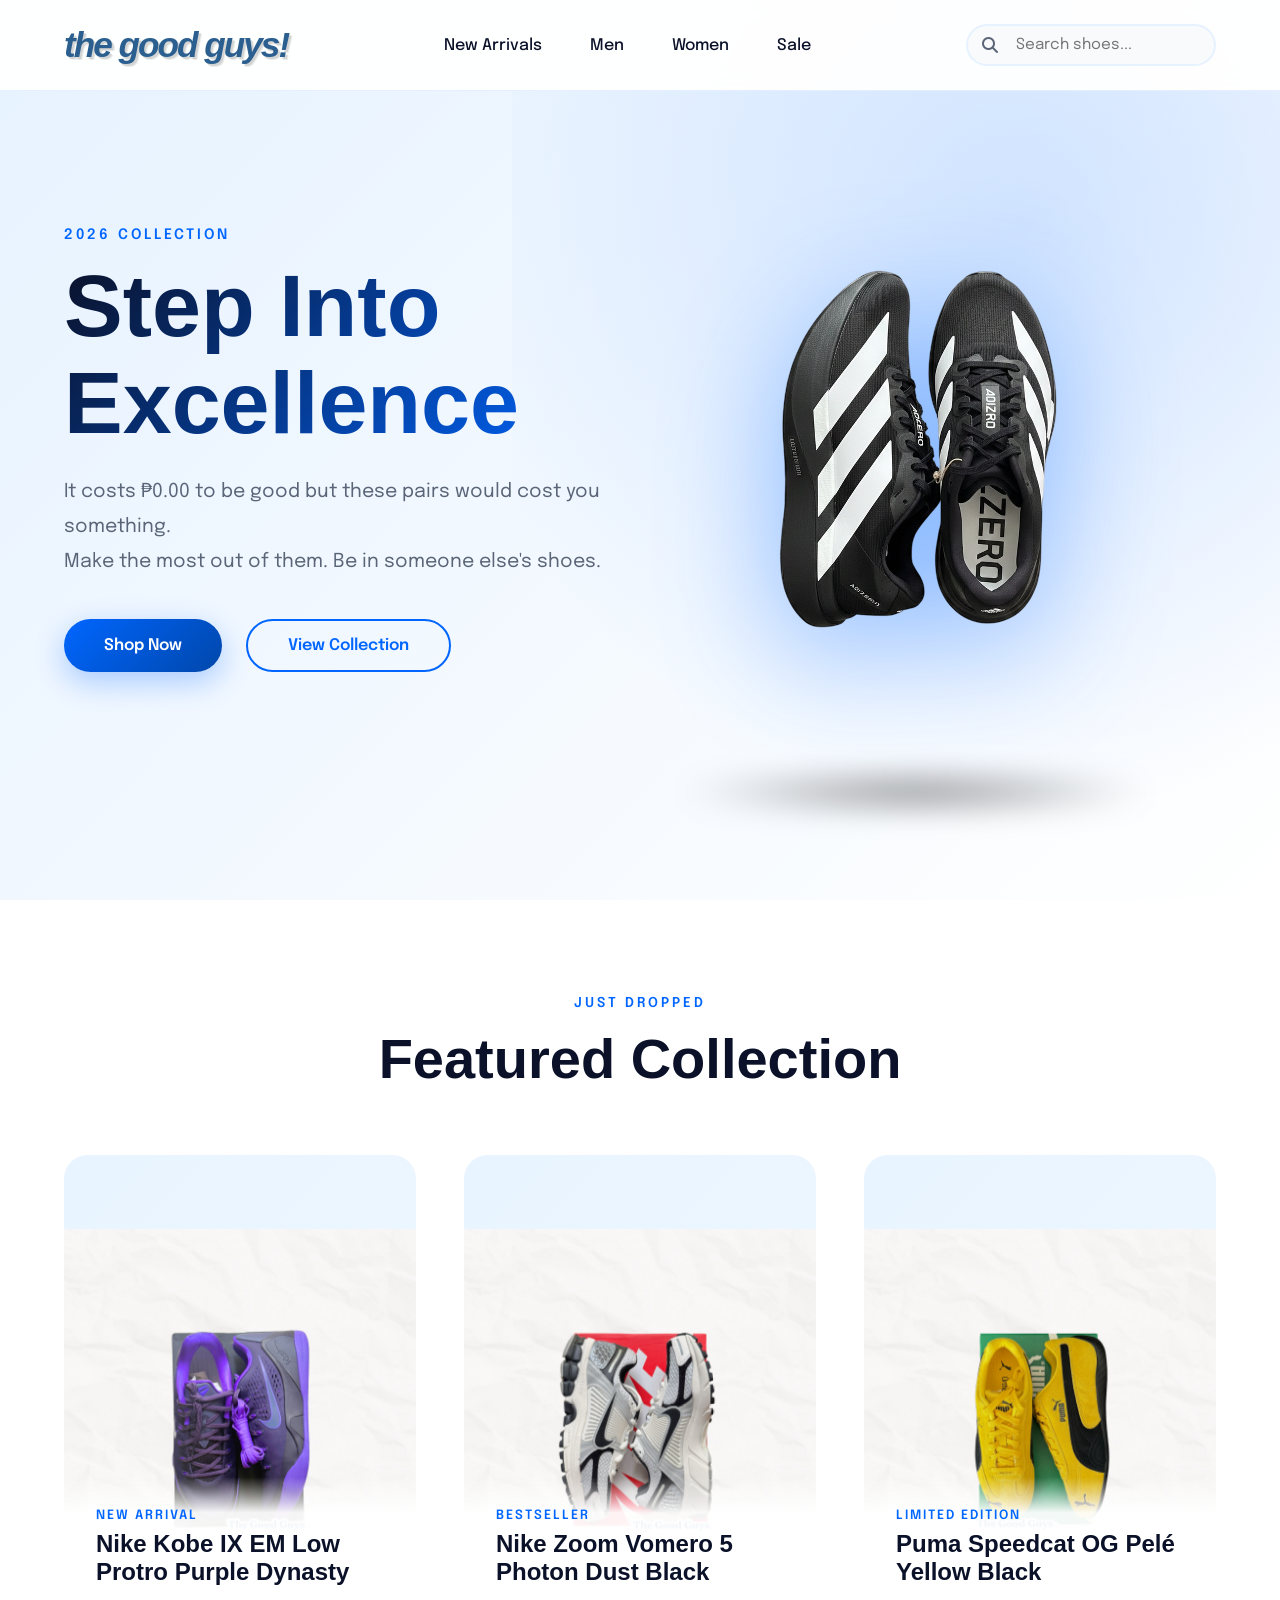
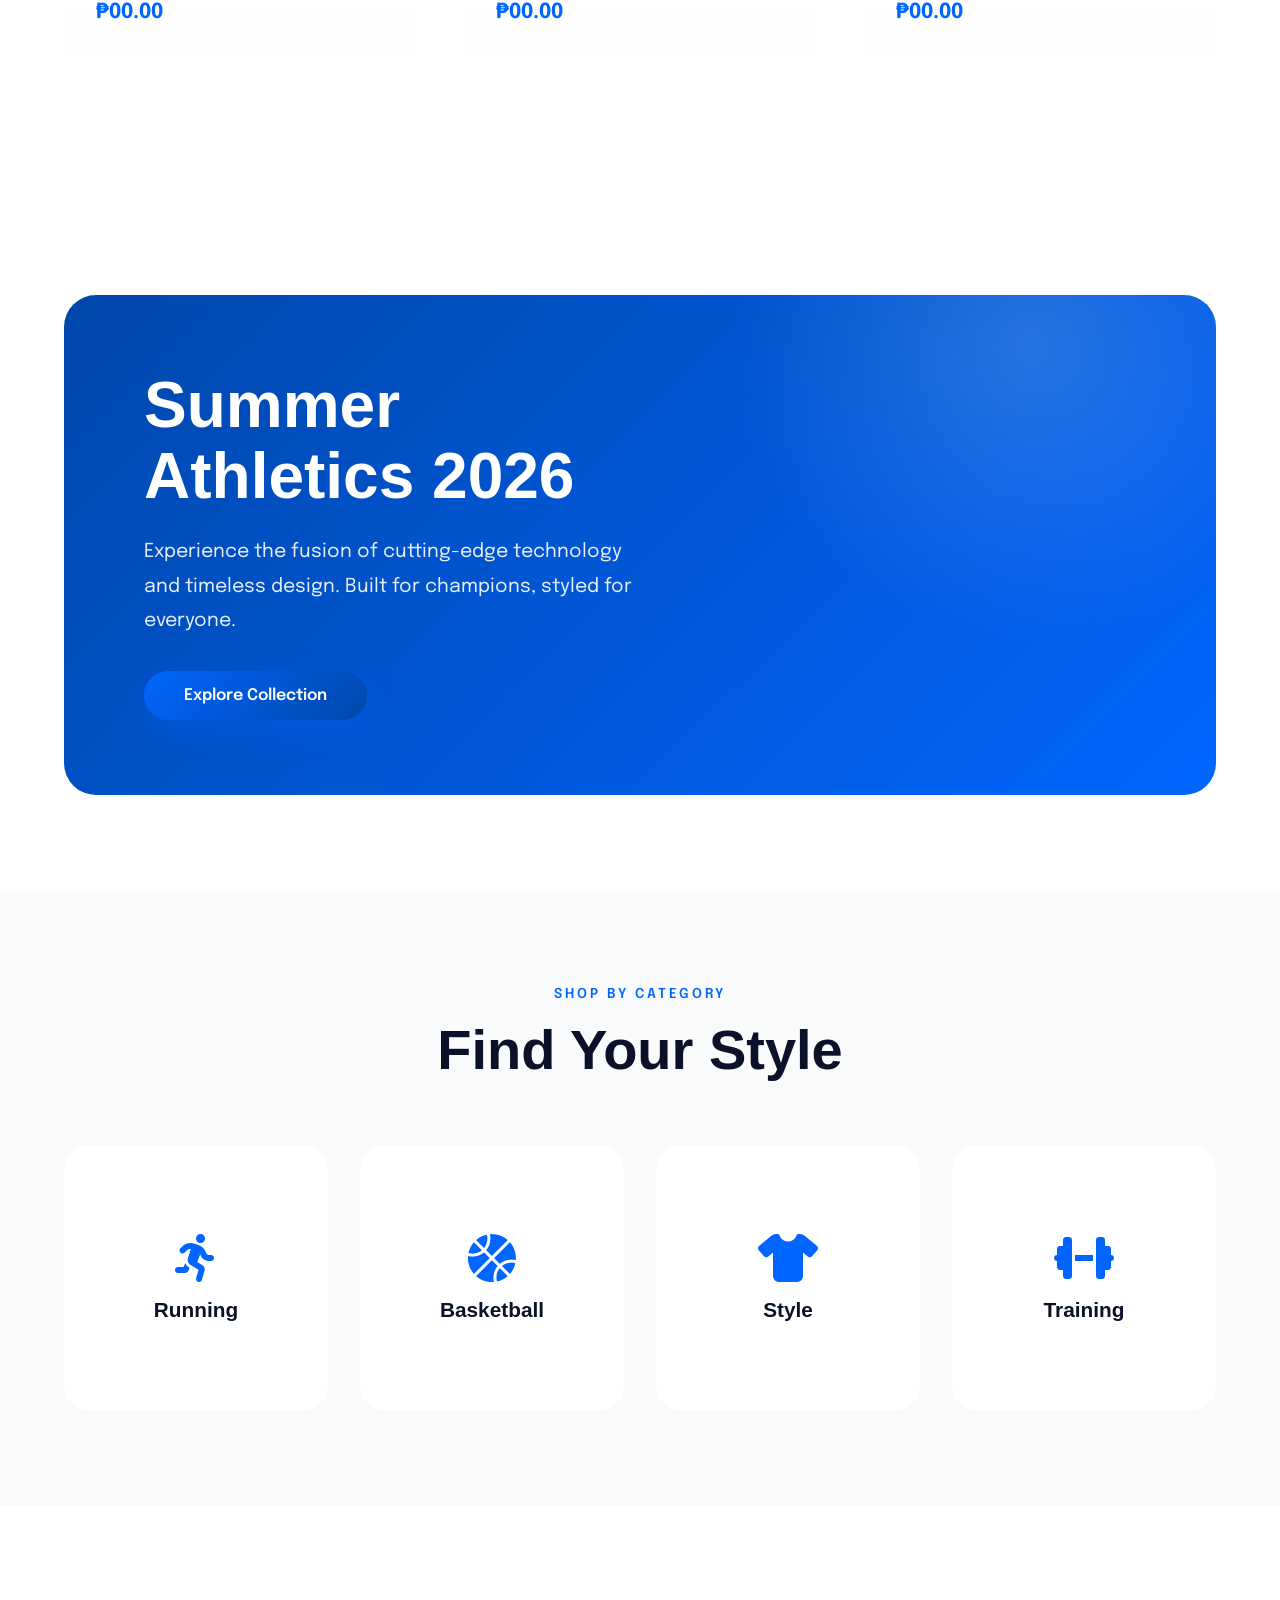
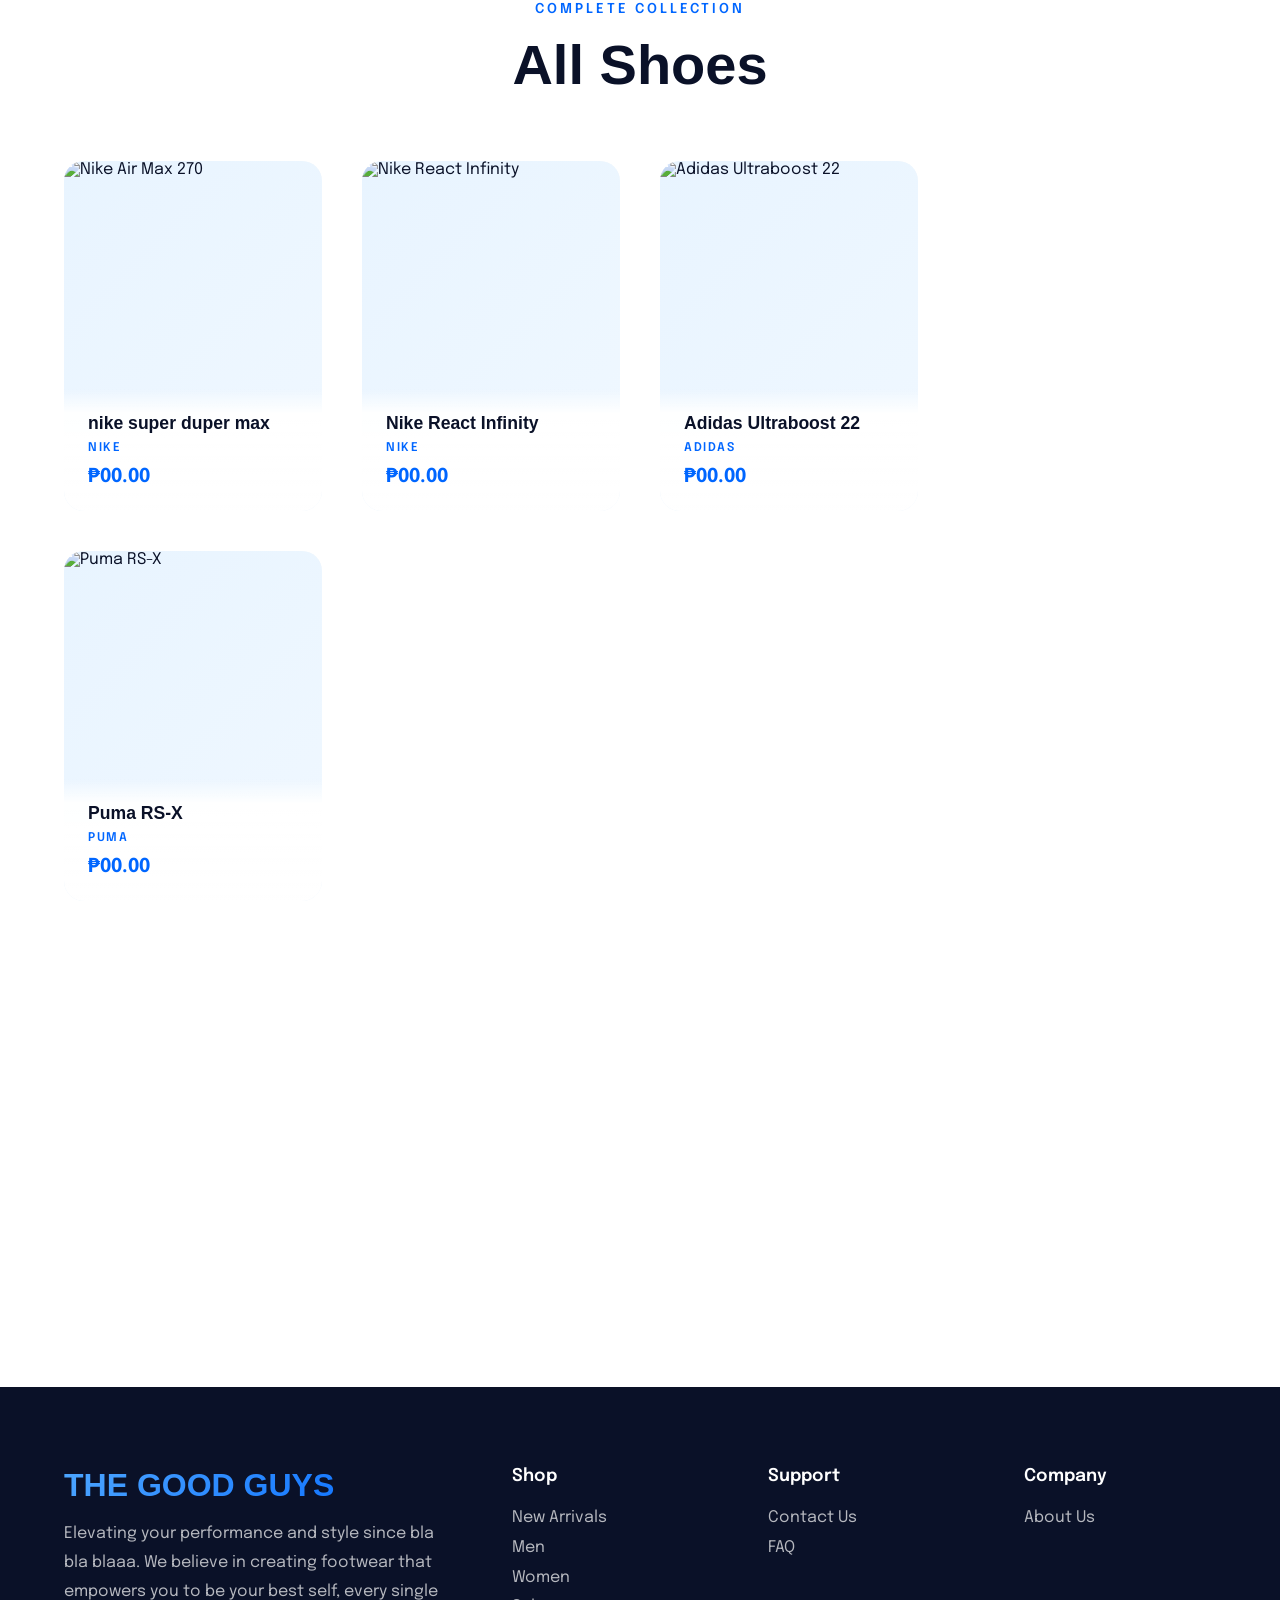
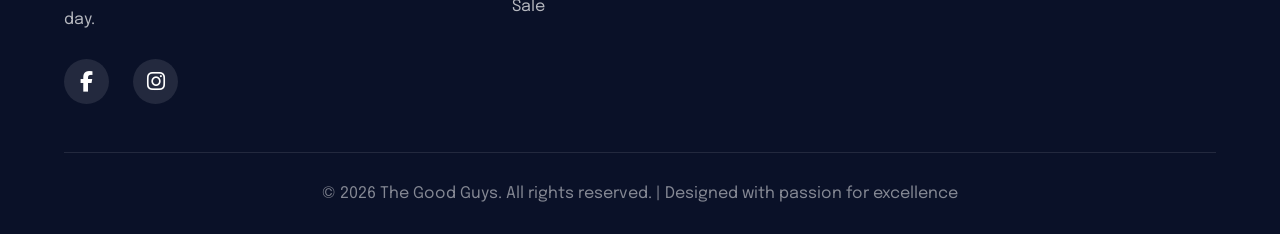
==== commit e6d3382d: "Update files" ====
--- a/index.html
+++ b/index.html
@@ -1598,7 +1598,7 @@
                     <img src="nike-1.png" alt="Nike Air Max 270">
                 </div>
                 <div class="shoe-item-info">
-                    <h4>soliiiiiiiiiiiiiiiiiiiiiid</h4>
+                    <h4>nike super duper max</h4>
                     <p class="brand-tag">Nike</p>
                     <p class="shoe-price">₱00.00</p>
                 </div>
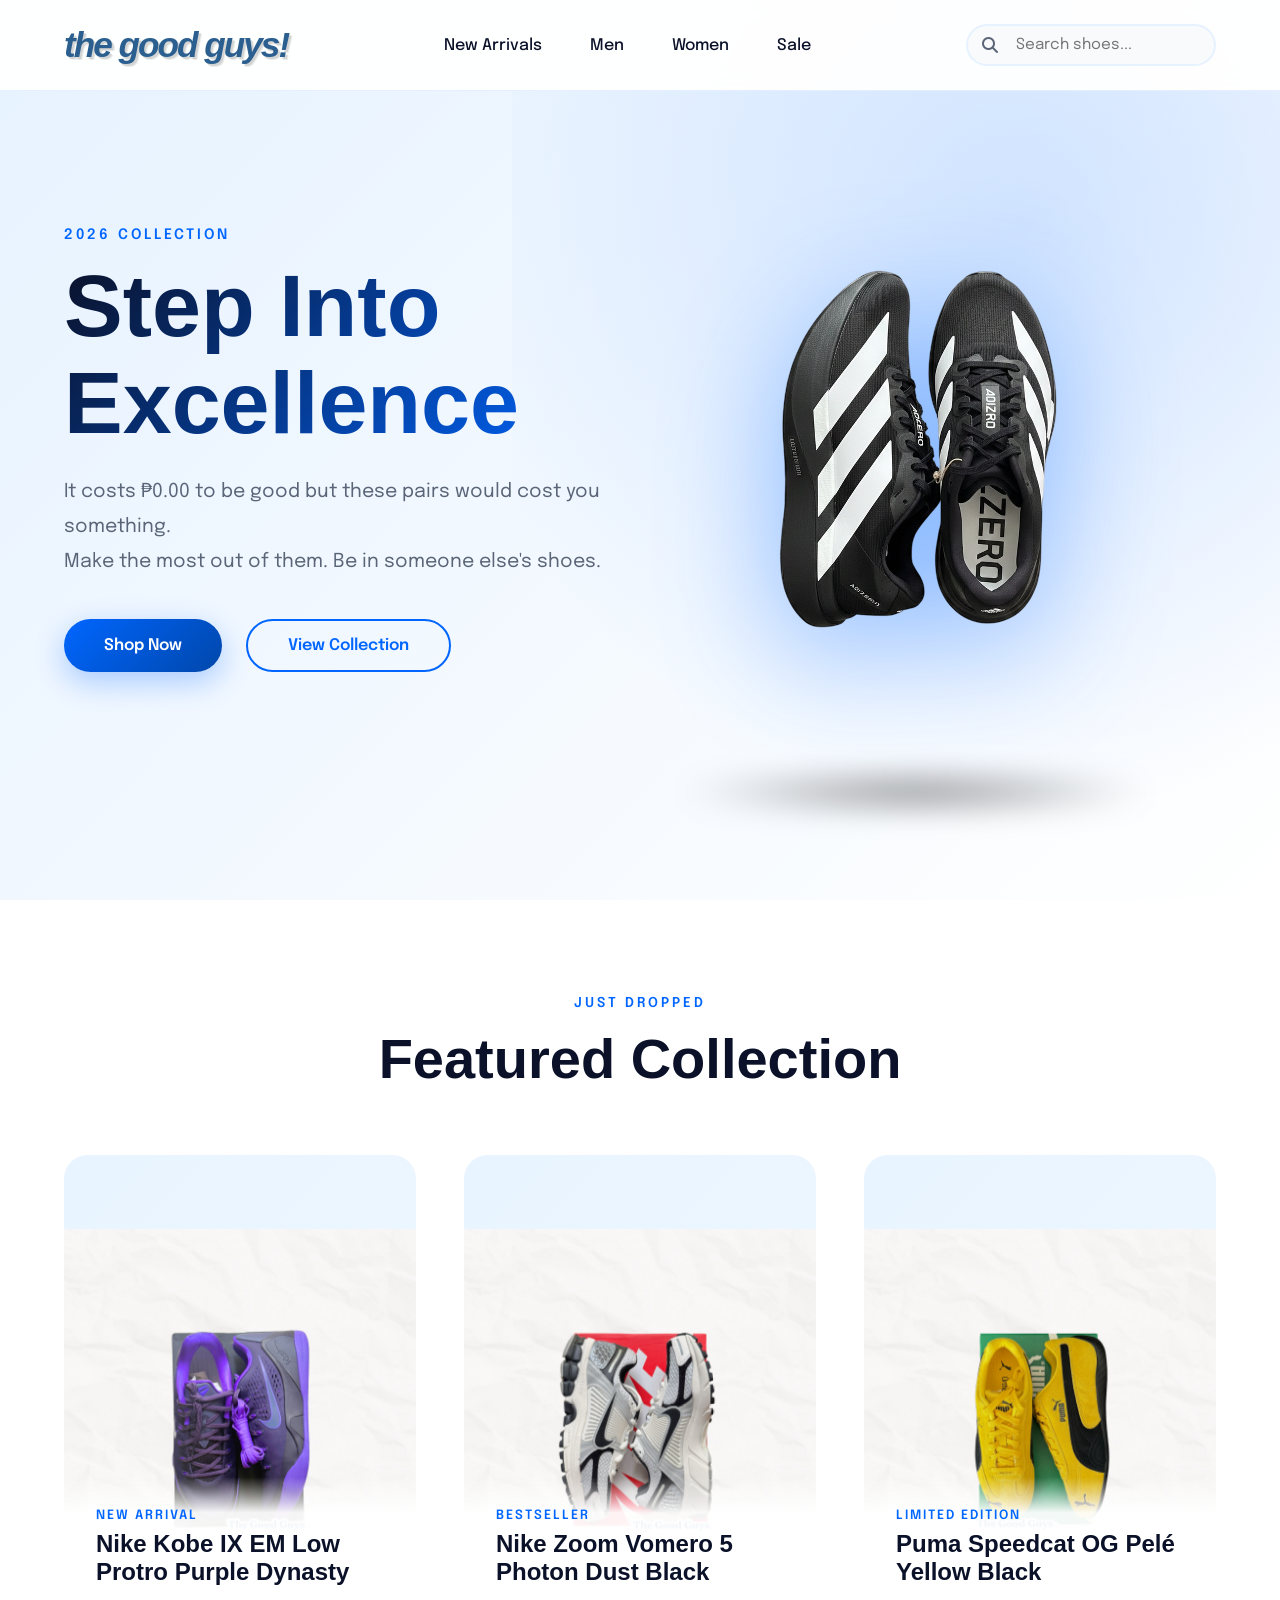
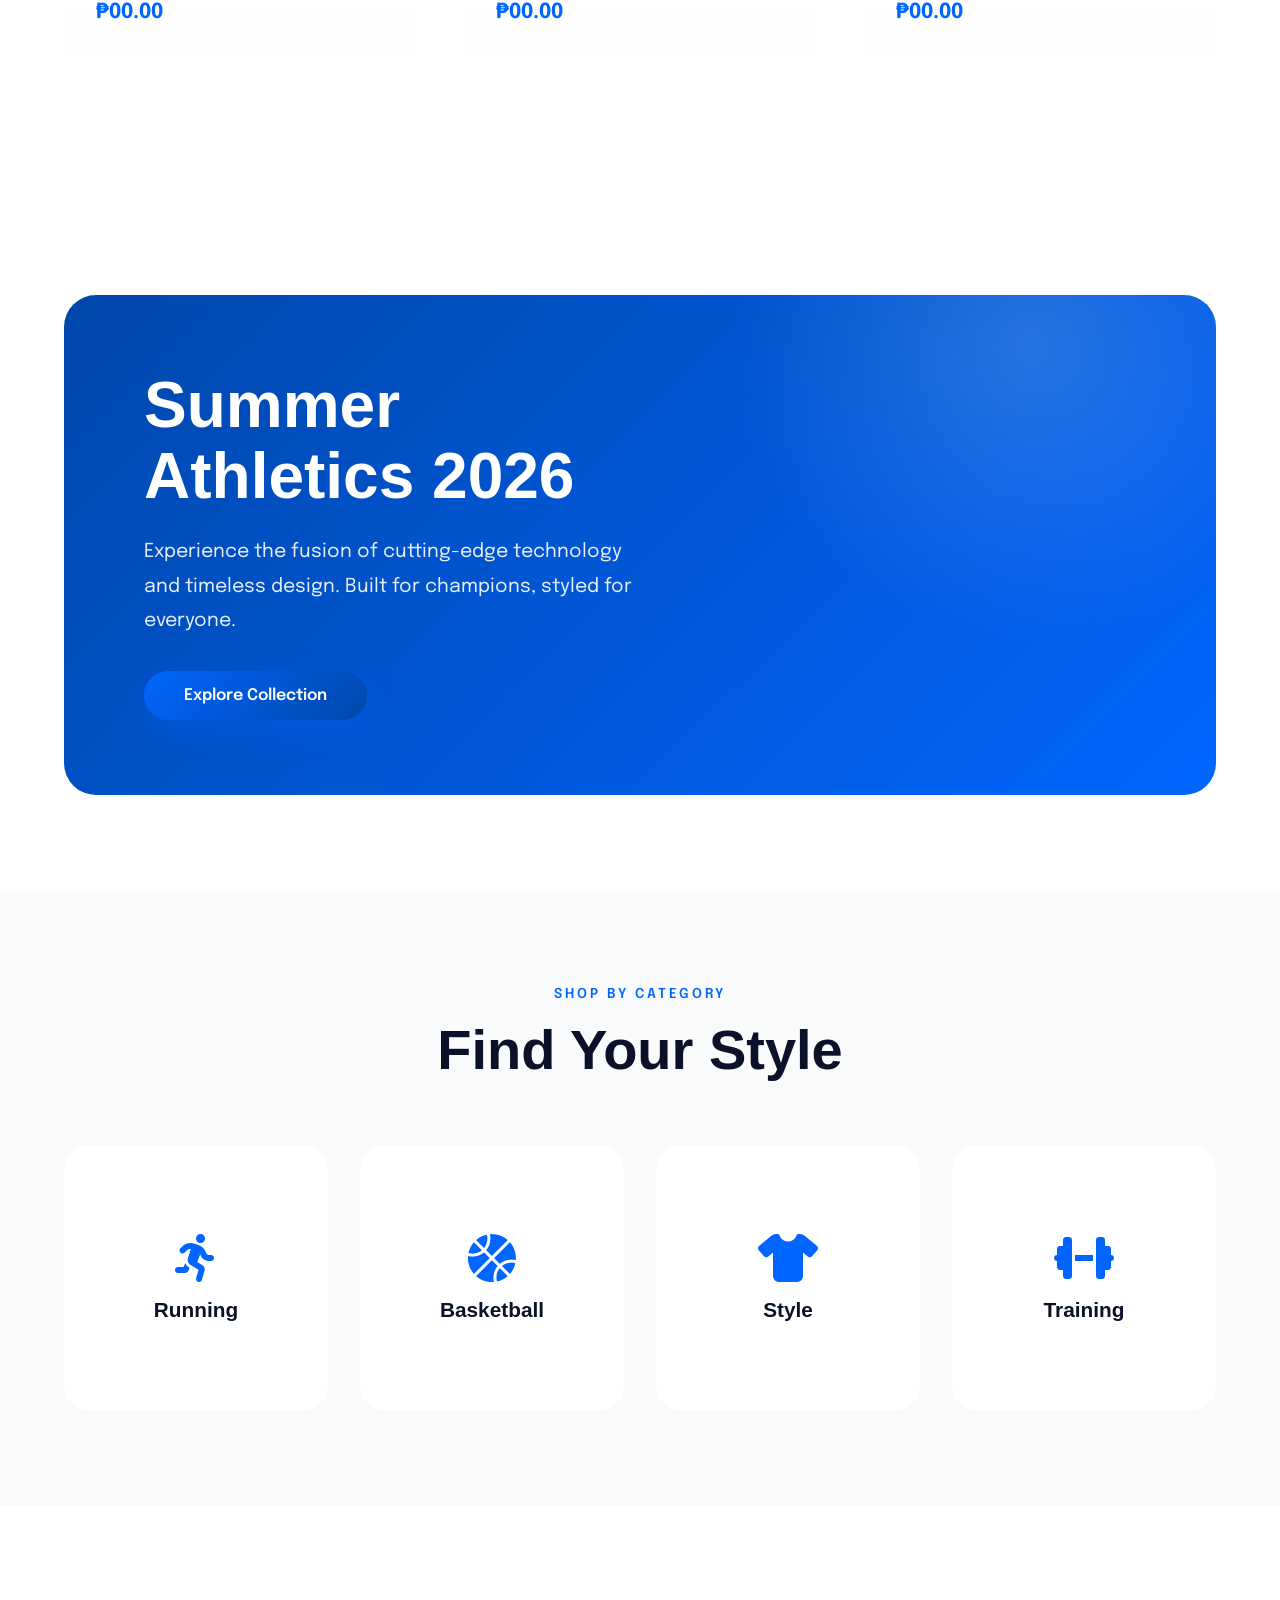
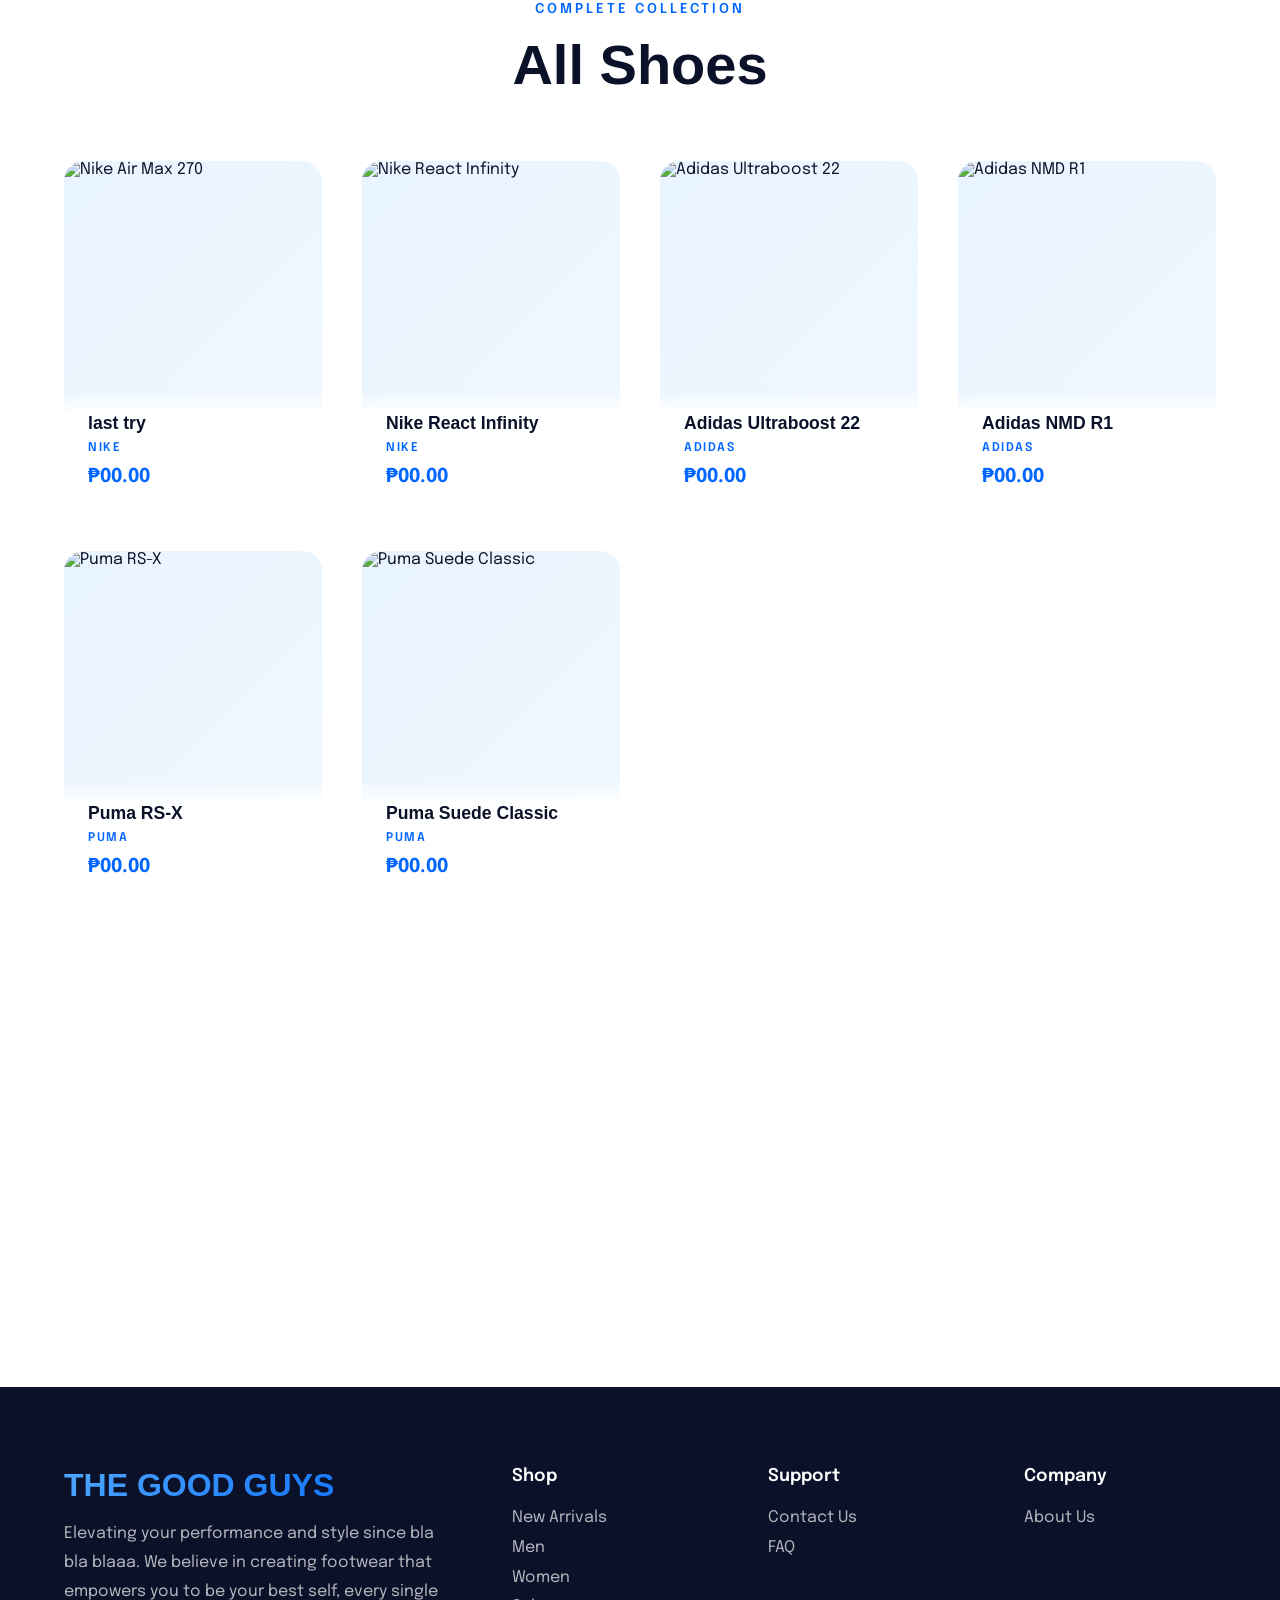
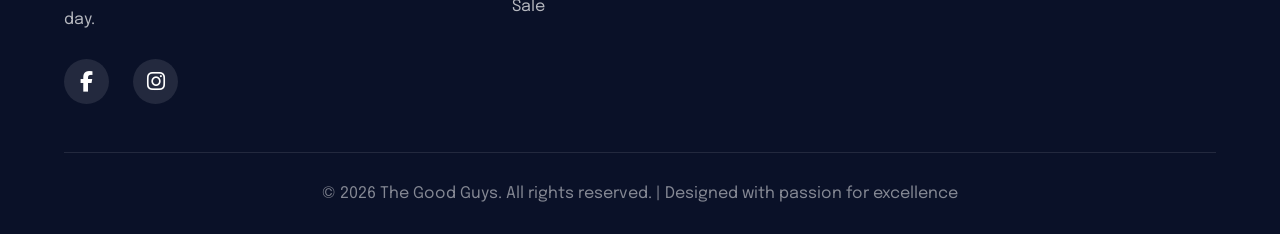
==== commit 41033861: "Update files" ====
--- a/index.html
+++ b/index.html
@@ -1598,7 +1598,7 @@
                     <img src="nike-1.png" alt="Nike Air Max 270">
                 </div>
                 <div class="shoe-item-info">
-                    <h4>nike super duper max</h4>
+                    <h4>last try</h4>
                     <p class="brand-tag">Nike</p>
                     <p class="shoe-price">₱00.00</p>
                 </div>
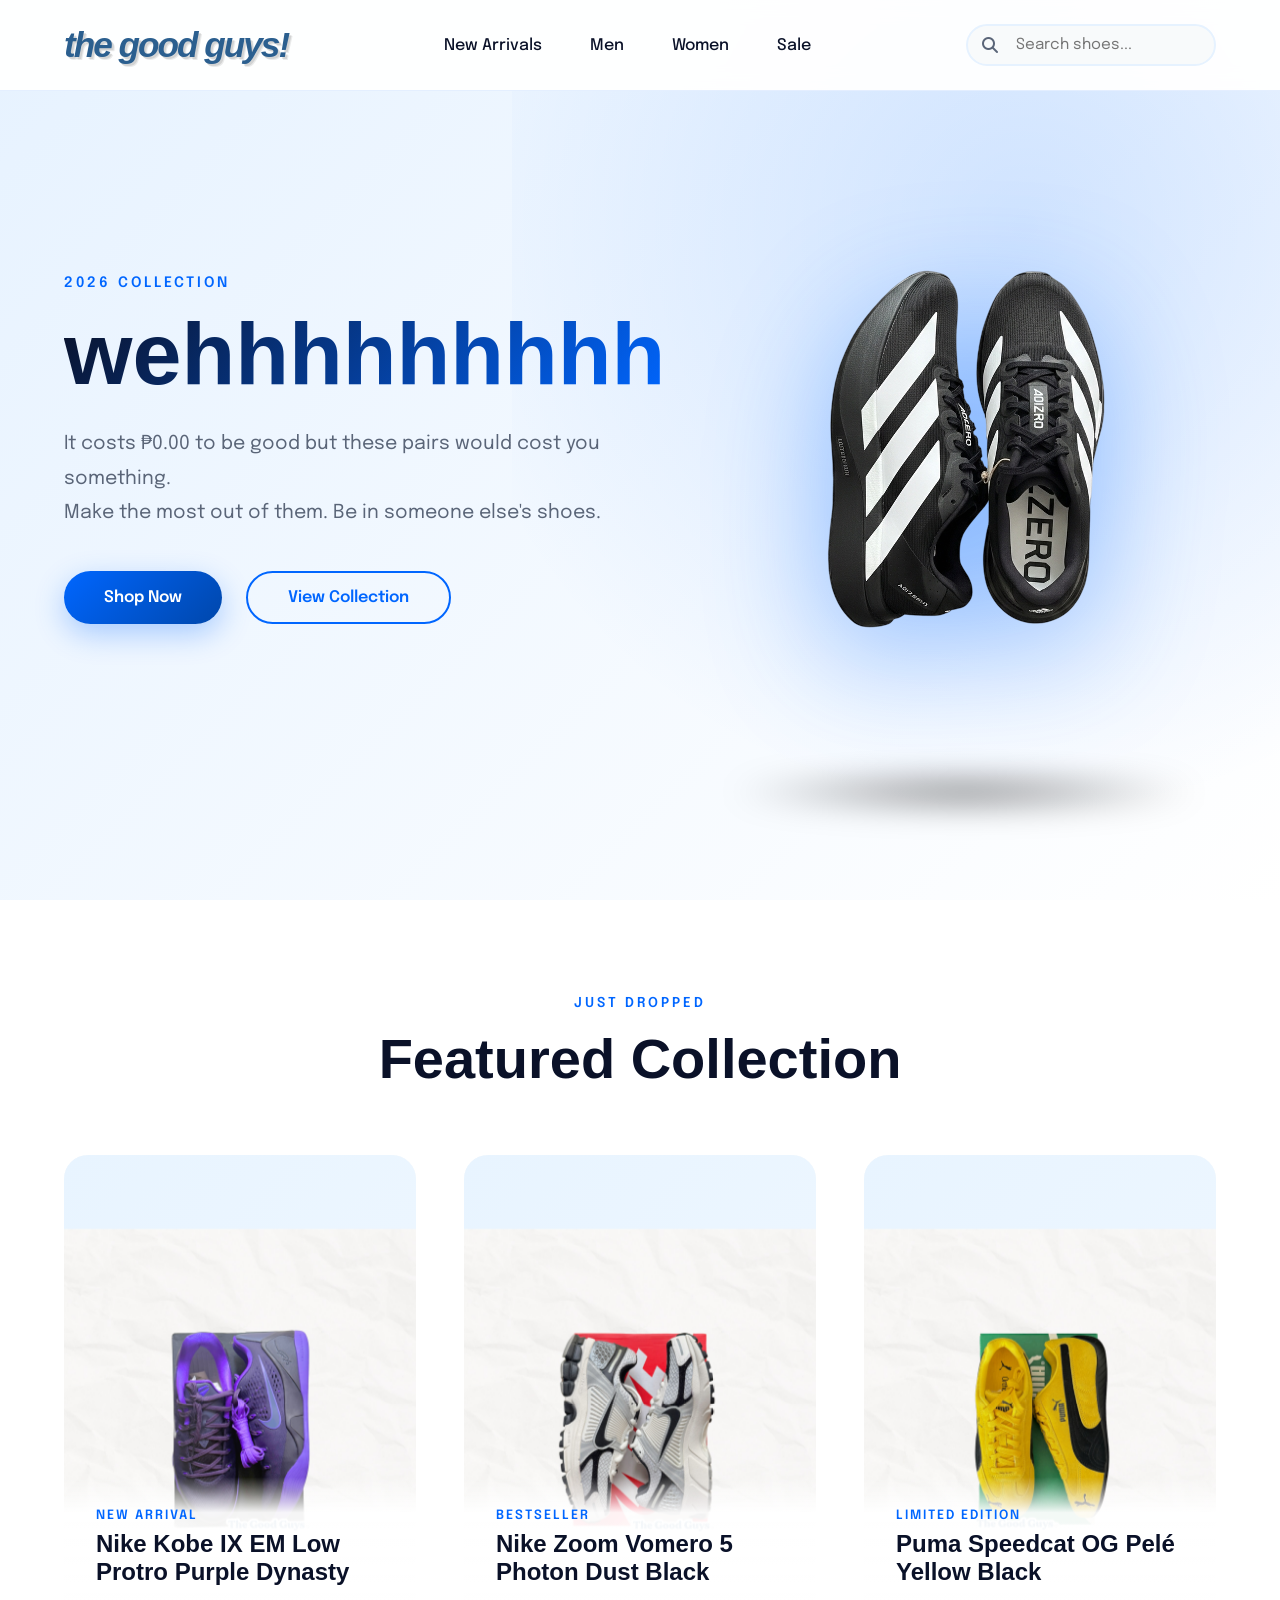
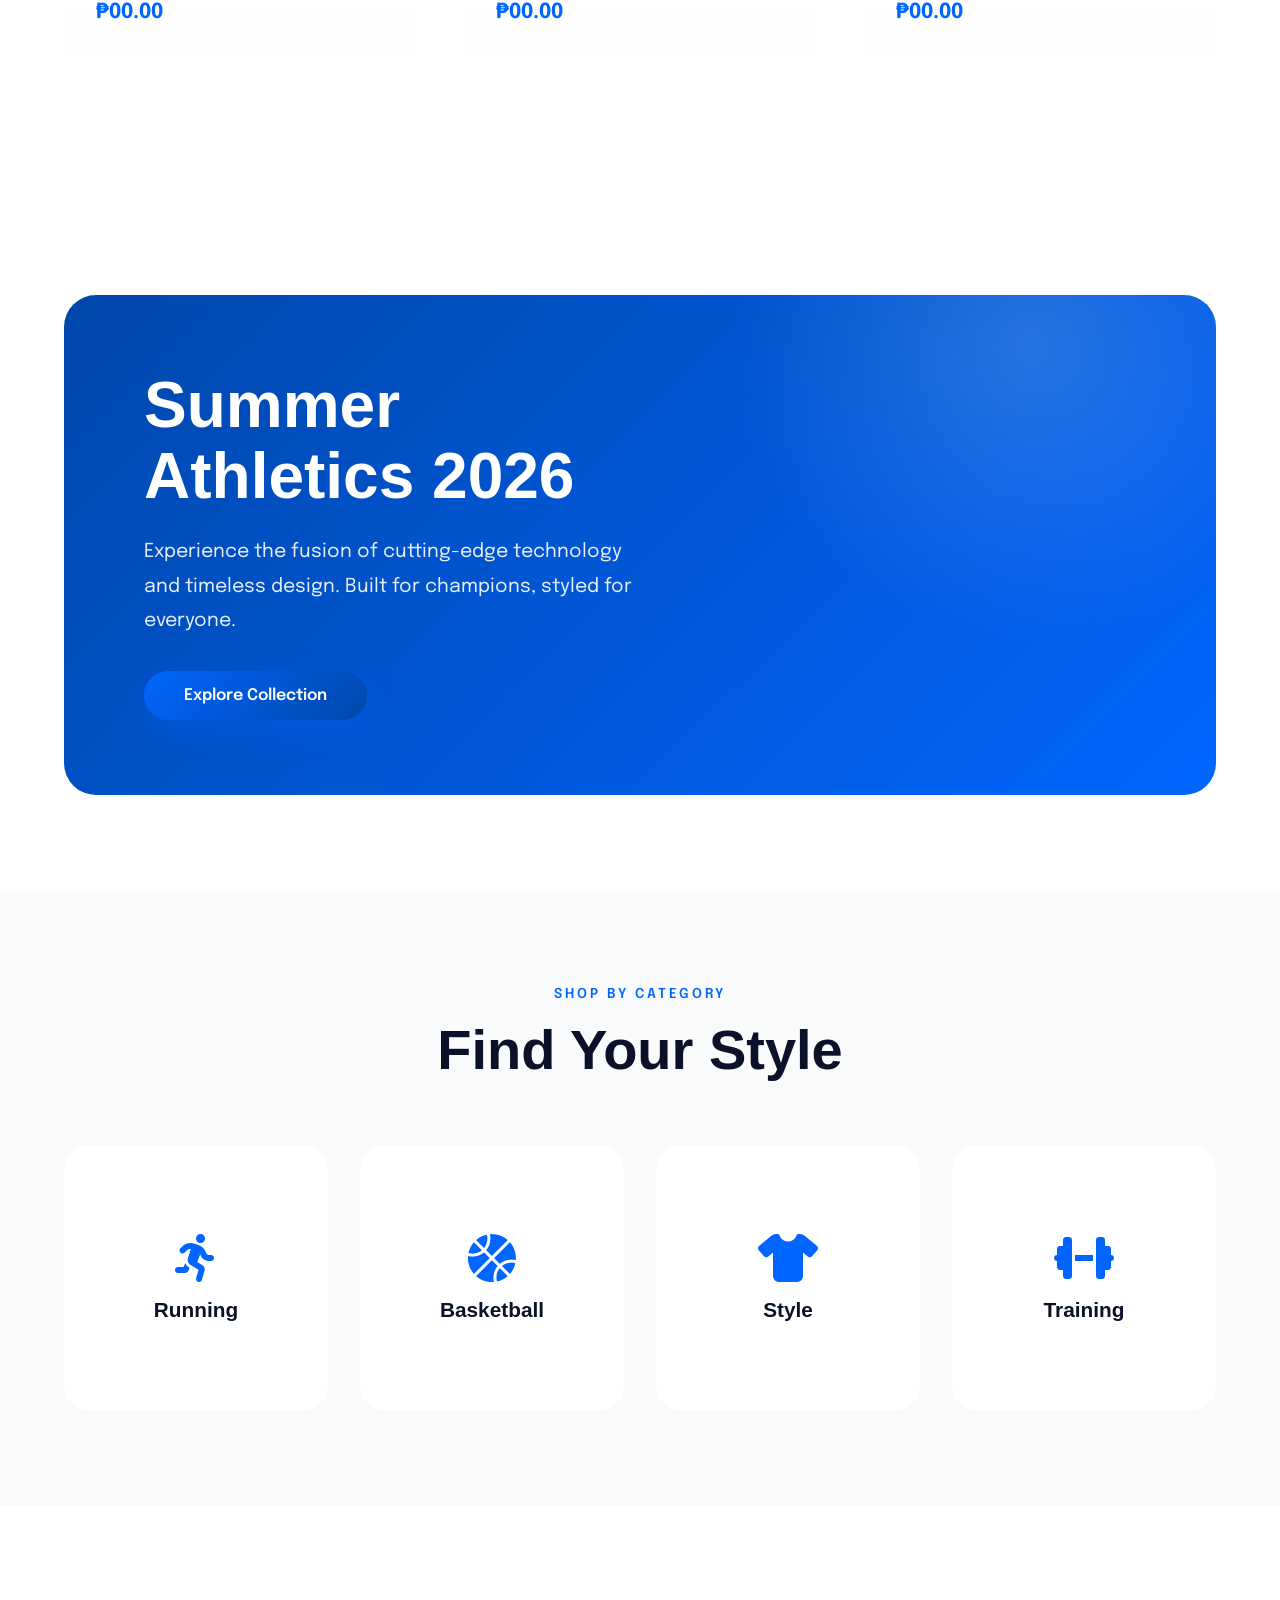
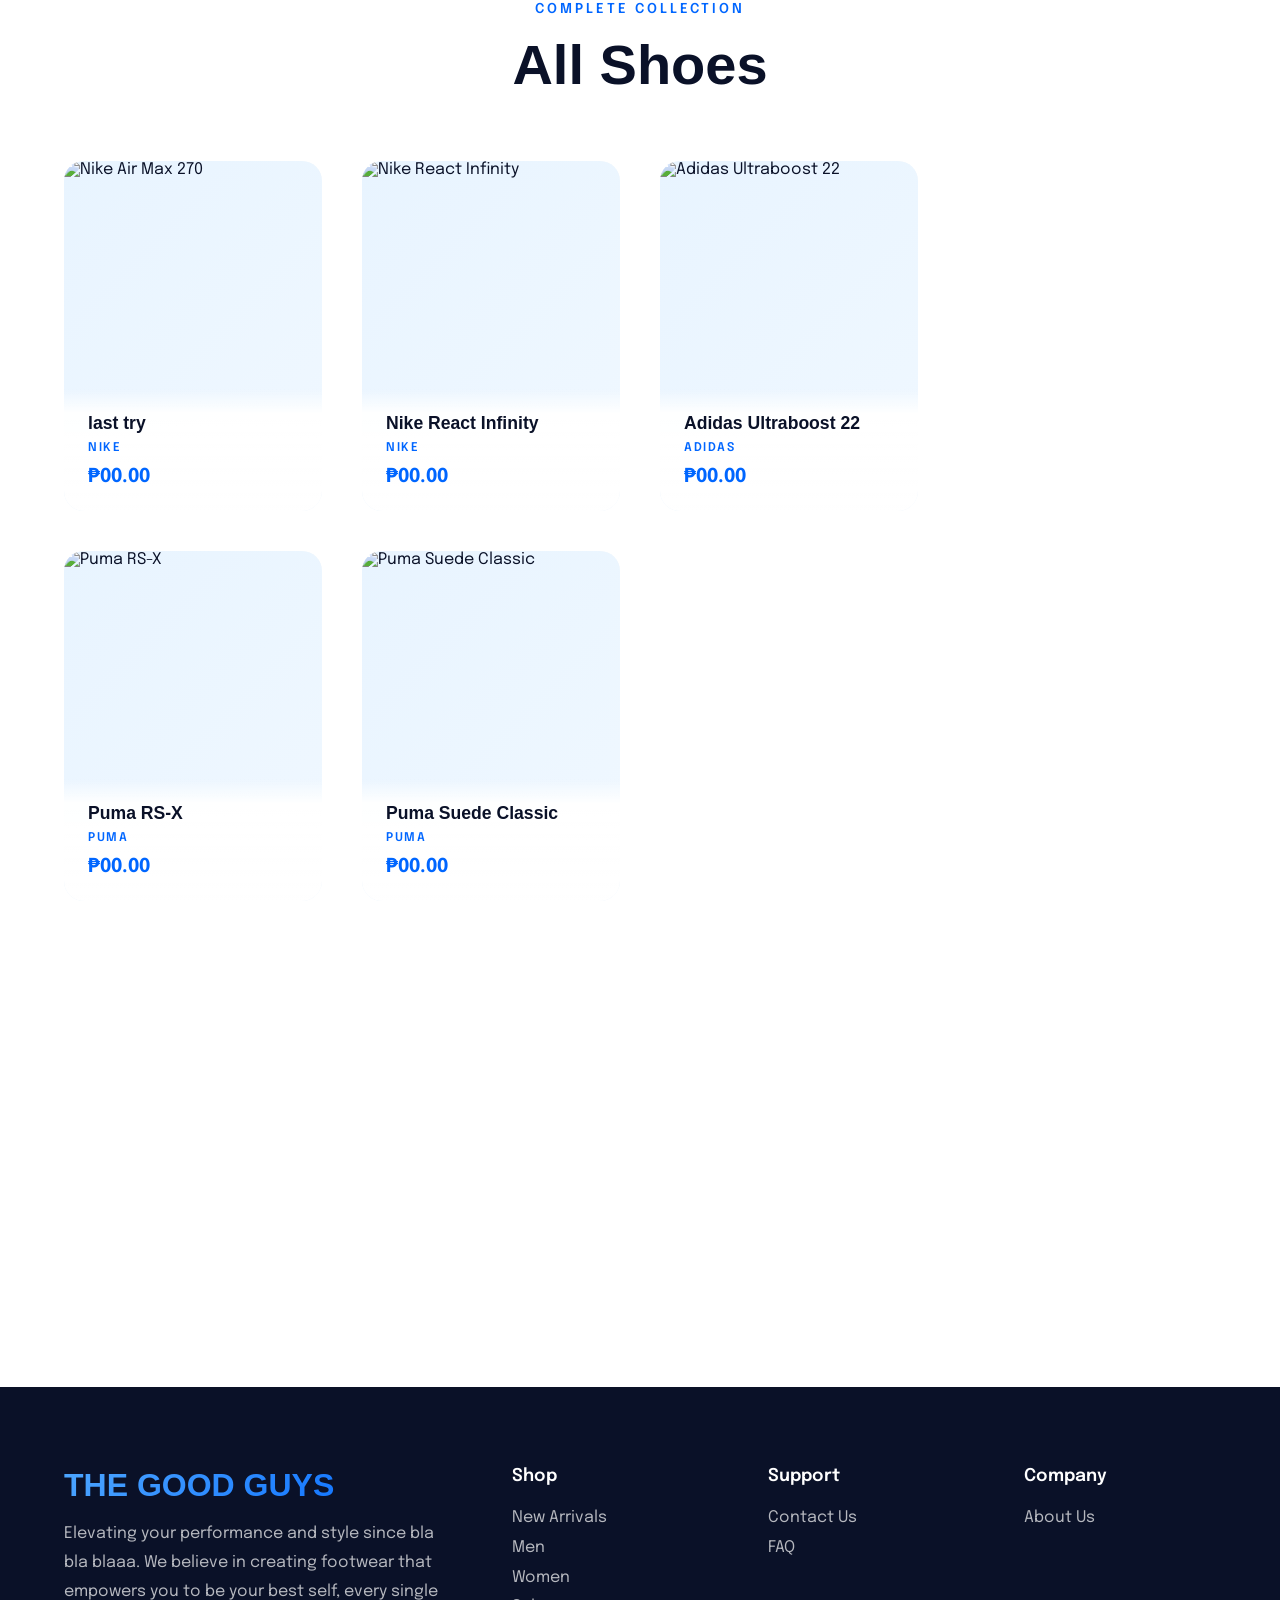
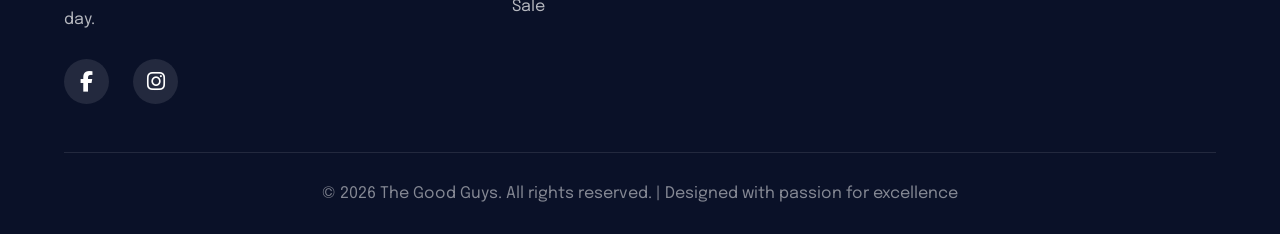
==== commit 60cdec38: "Update files" ====
--- a/index.html
+++ b/index.html
@@ -1453,7 +1453,7 @@
     <section class="hero">
         <div class="hero-content">
             <div class="hero-tag">2026 Collection</div>
-            <h1>Step Into Excellence</h1>
+            <h1>wehhhhhhhhhhhhhhhh</h1>
             <p>It costs ₱0.00 to be good but these pairs would cost you something.<br> Make the most out of them. Be in someone else's shoes.</p>
             <div class="cta-buttons">
                 <button class="btn btn-primary">Shop Now</button>
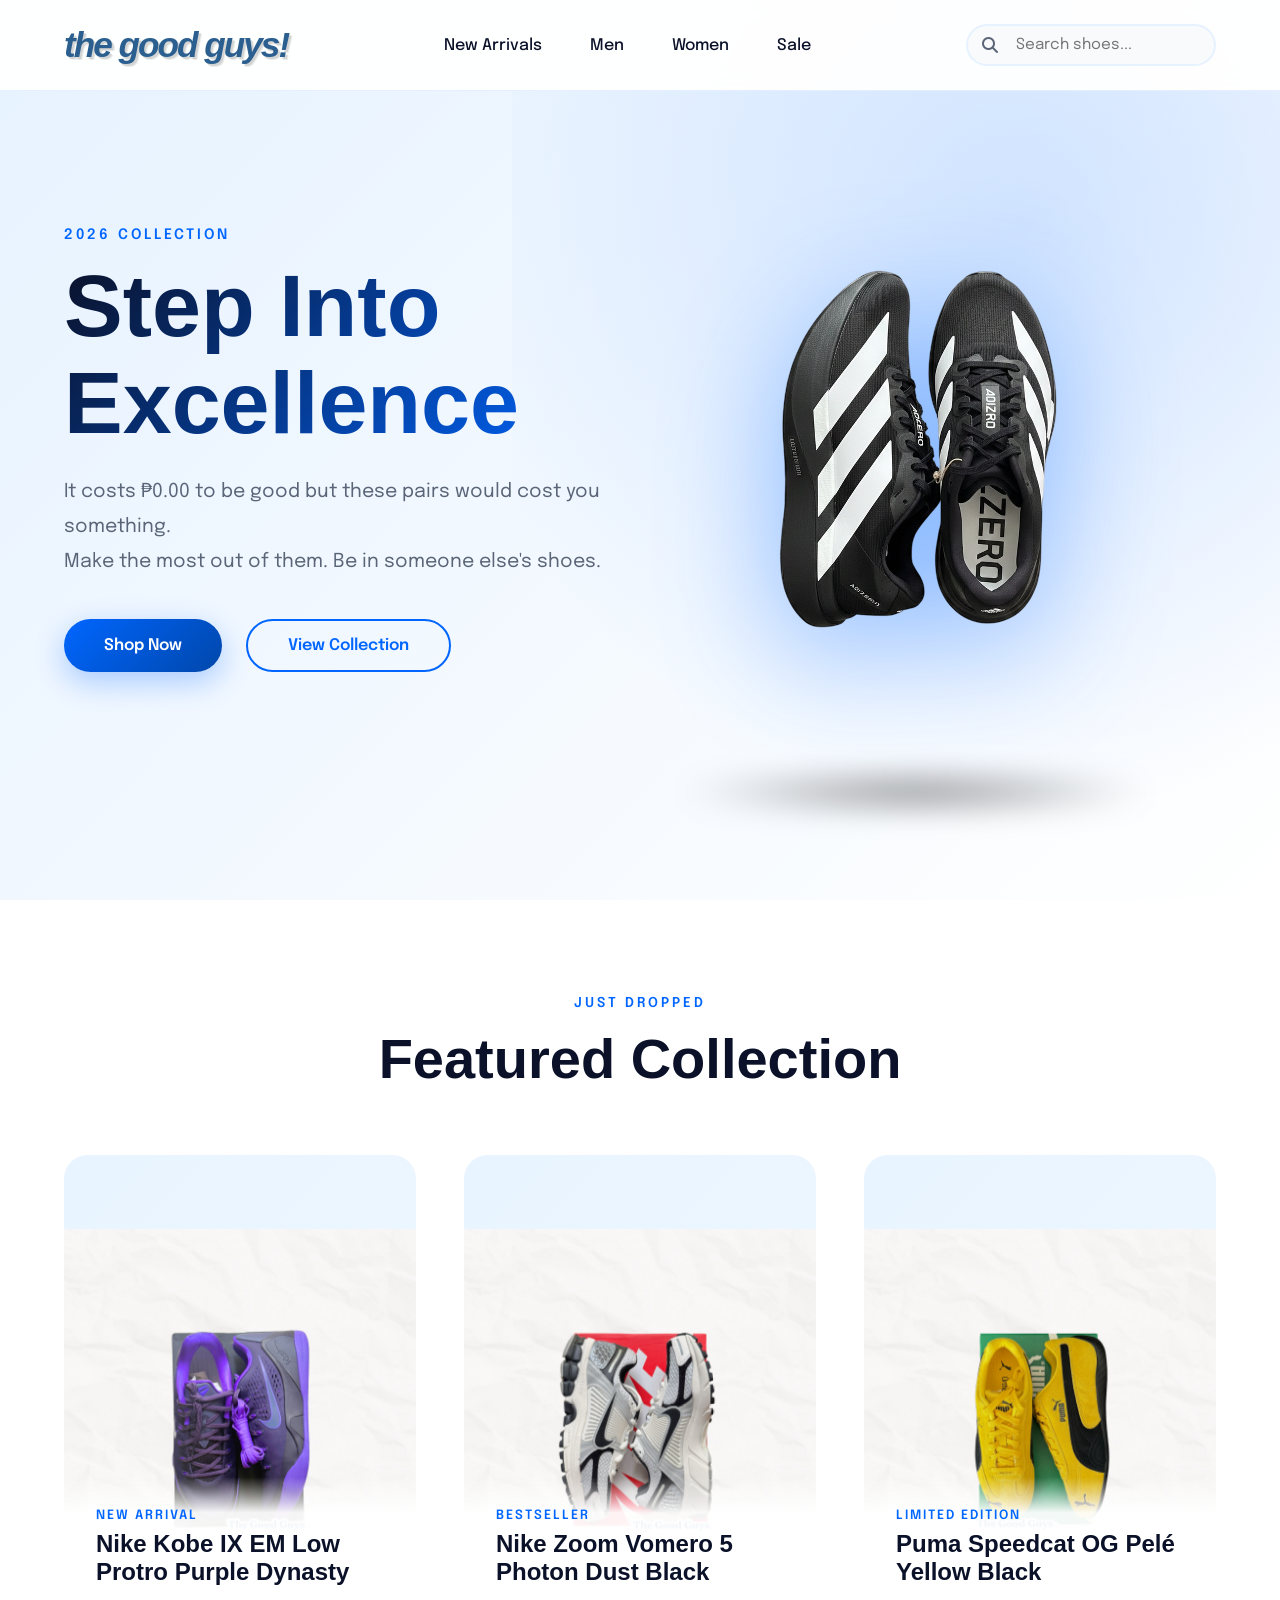
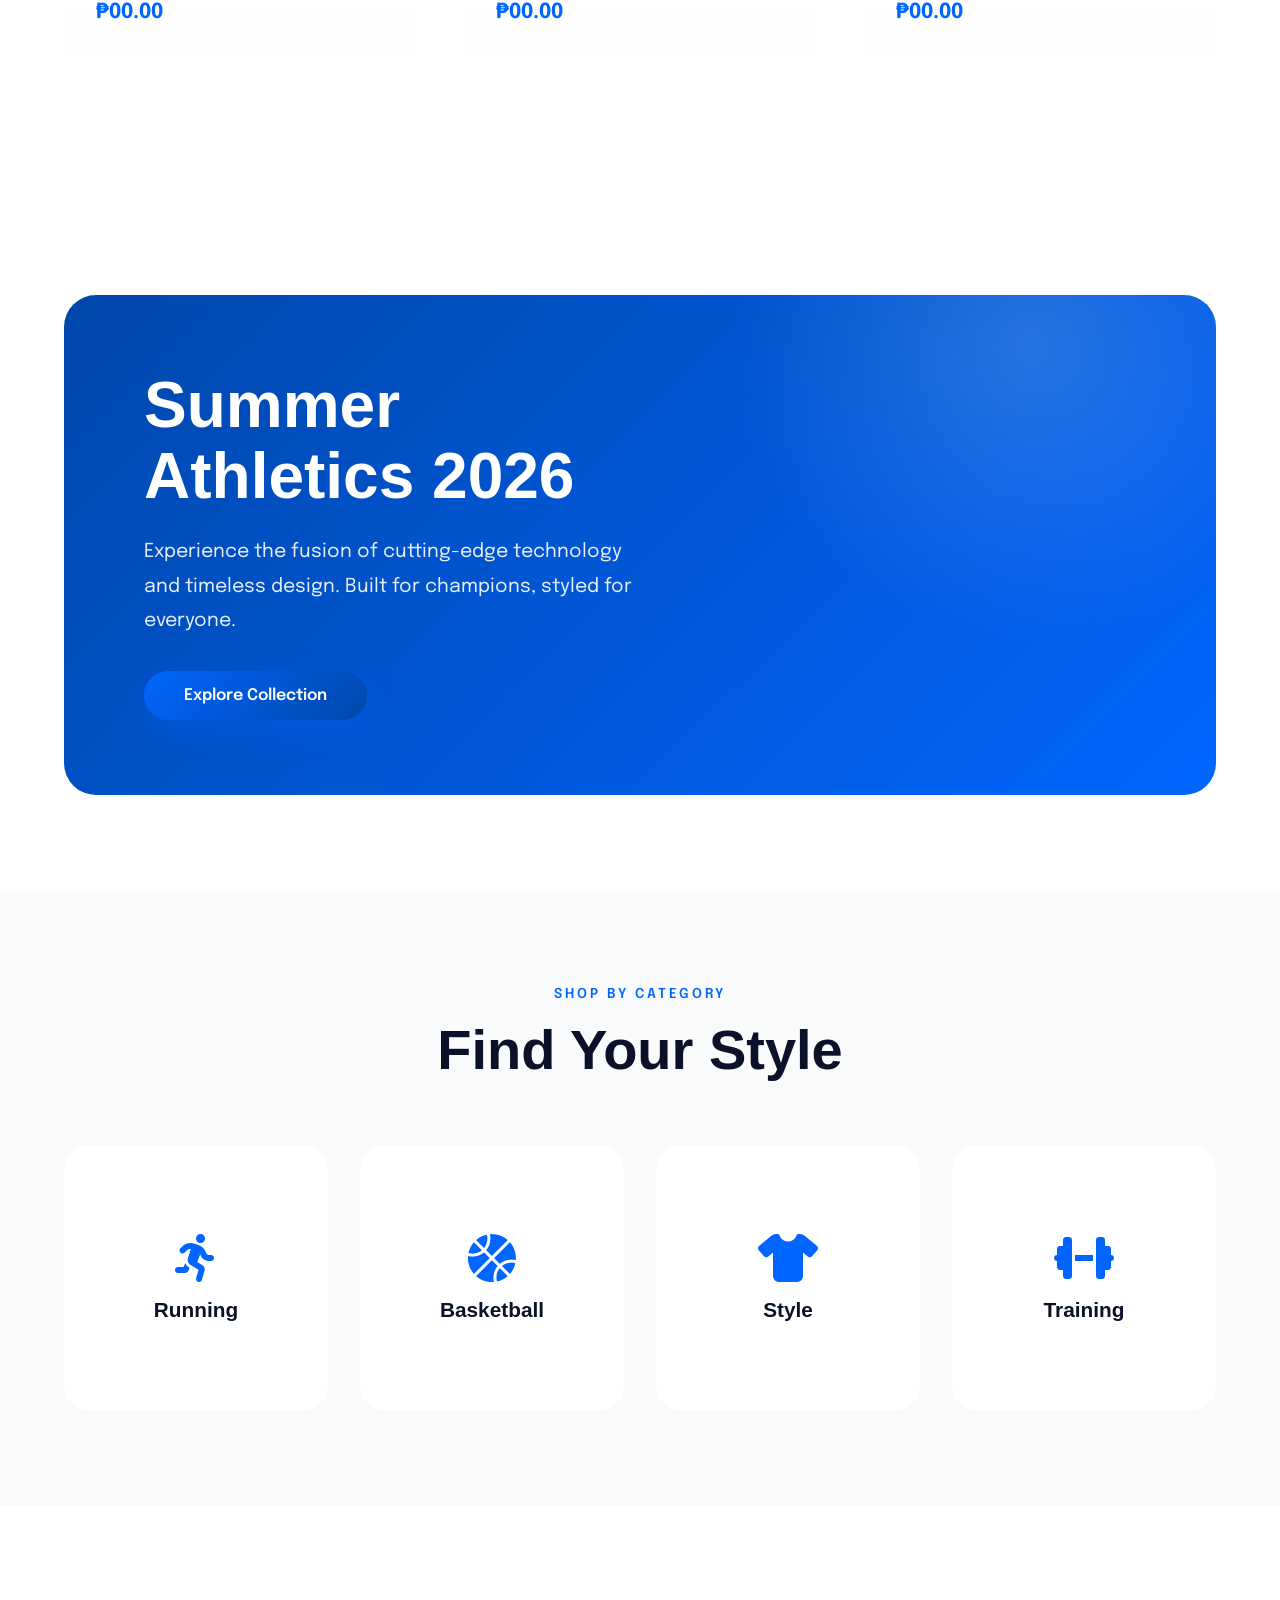
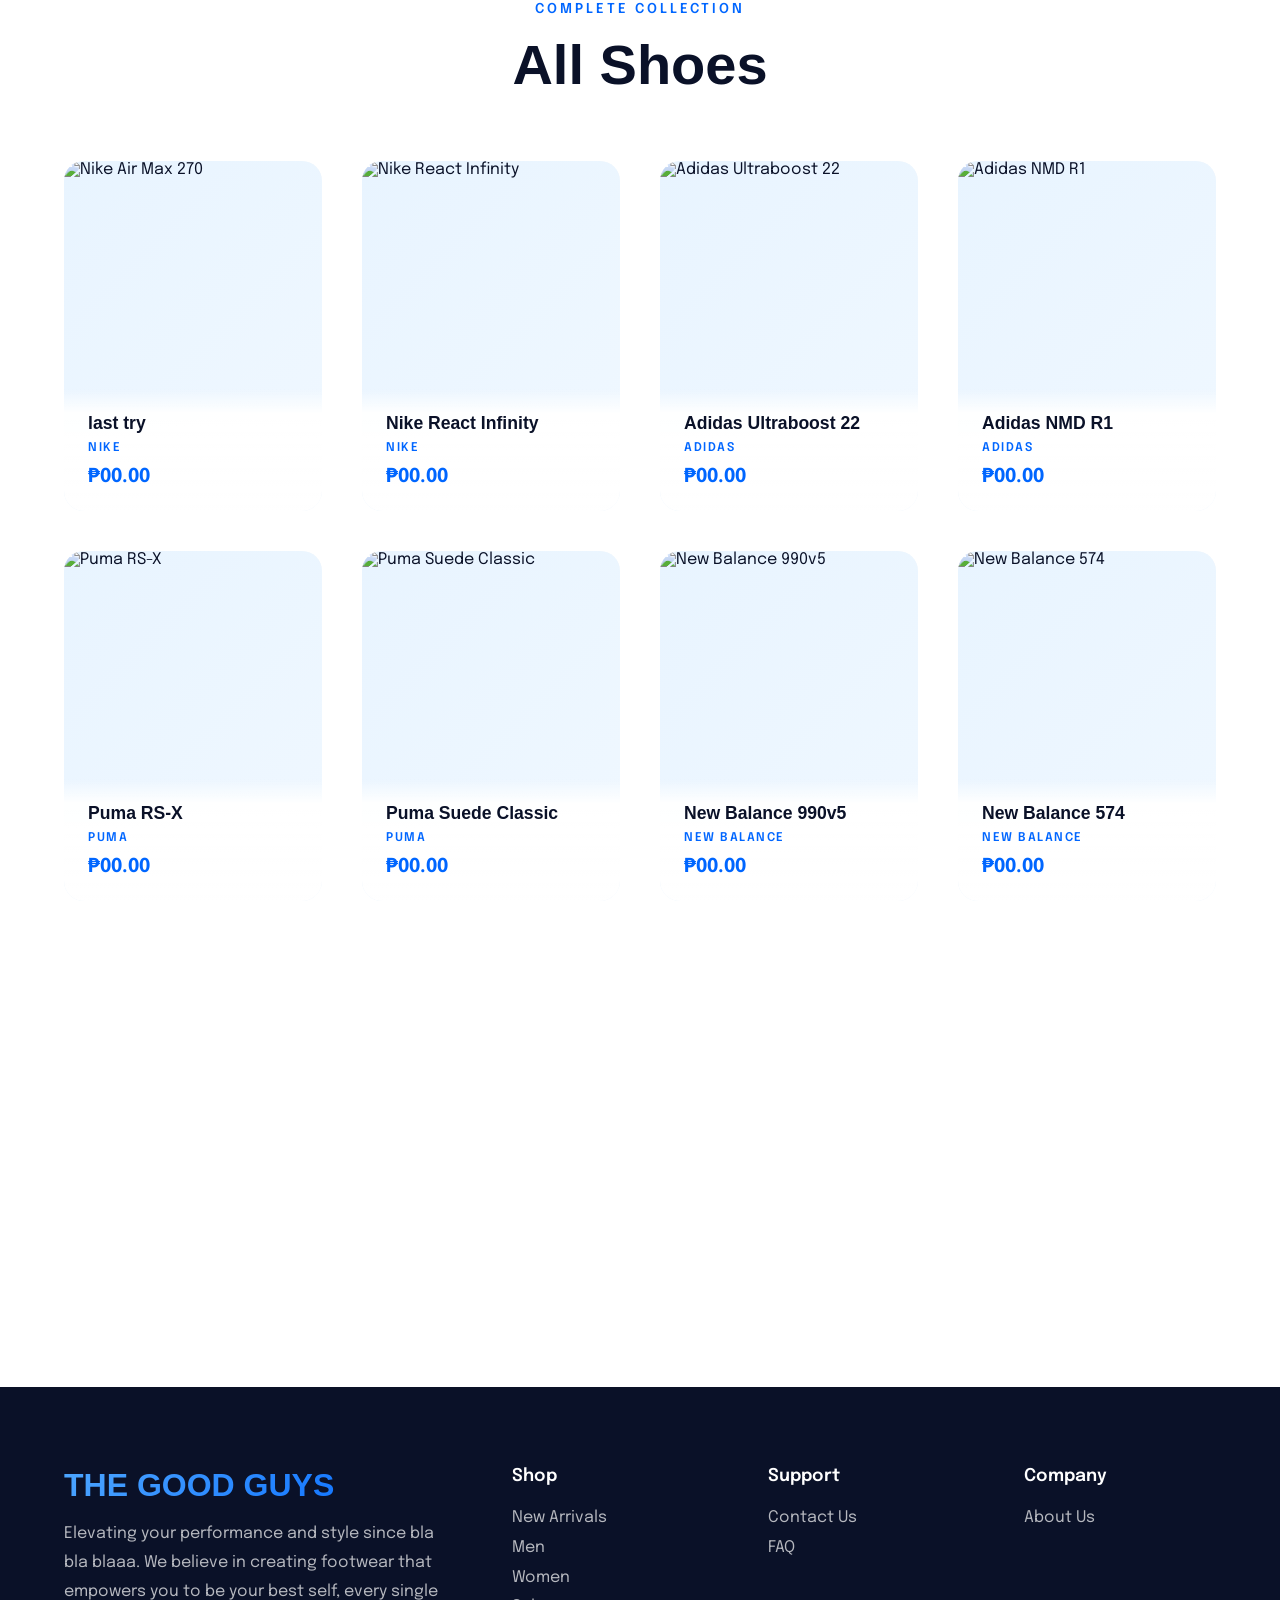
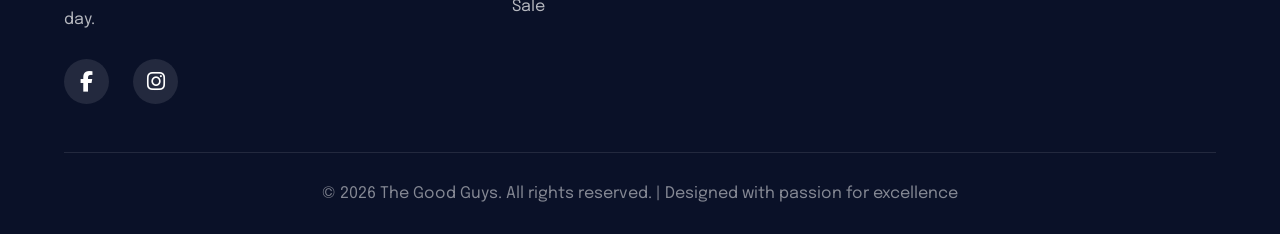
==== commit 4ddfe3a8: "Update files" ====
--- a/index.html
+++ b/index.html
@@ -1453,7 +1453,7 @@
     <section class="hero">
         <div class="hero-content">
             <div class="hero-tag">2026 Collection</div>
-            <h1>wehhhhhhhhhhhhhhhh</h1>
+            <h1>Step Into Excellence</h1>
             <p>It costs ₱0.00 to be good but these pairs would cost you something.<br> Make the most out of them. Be in someone else's shoes.</p>
             <div class="cta-buttons">
                 <button class="btn btn-primary">Shop Now</button>
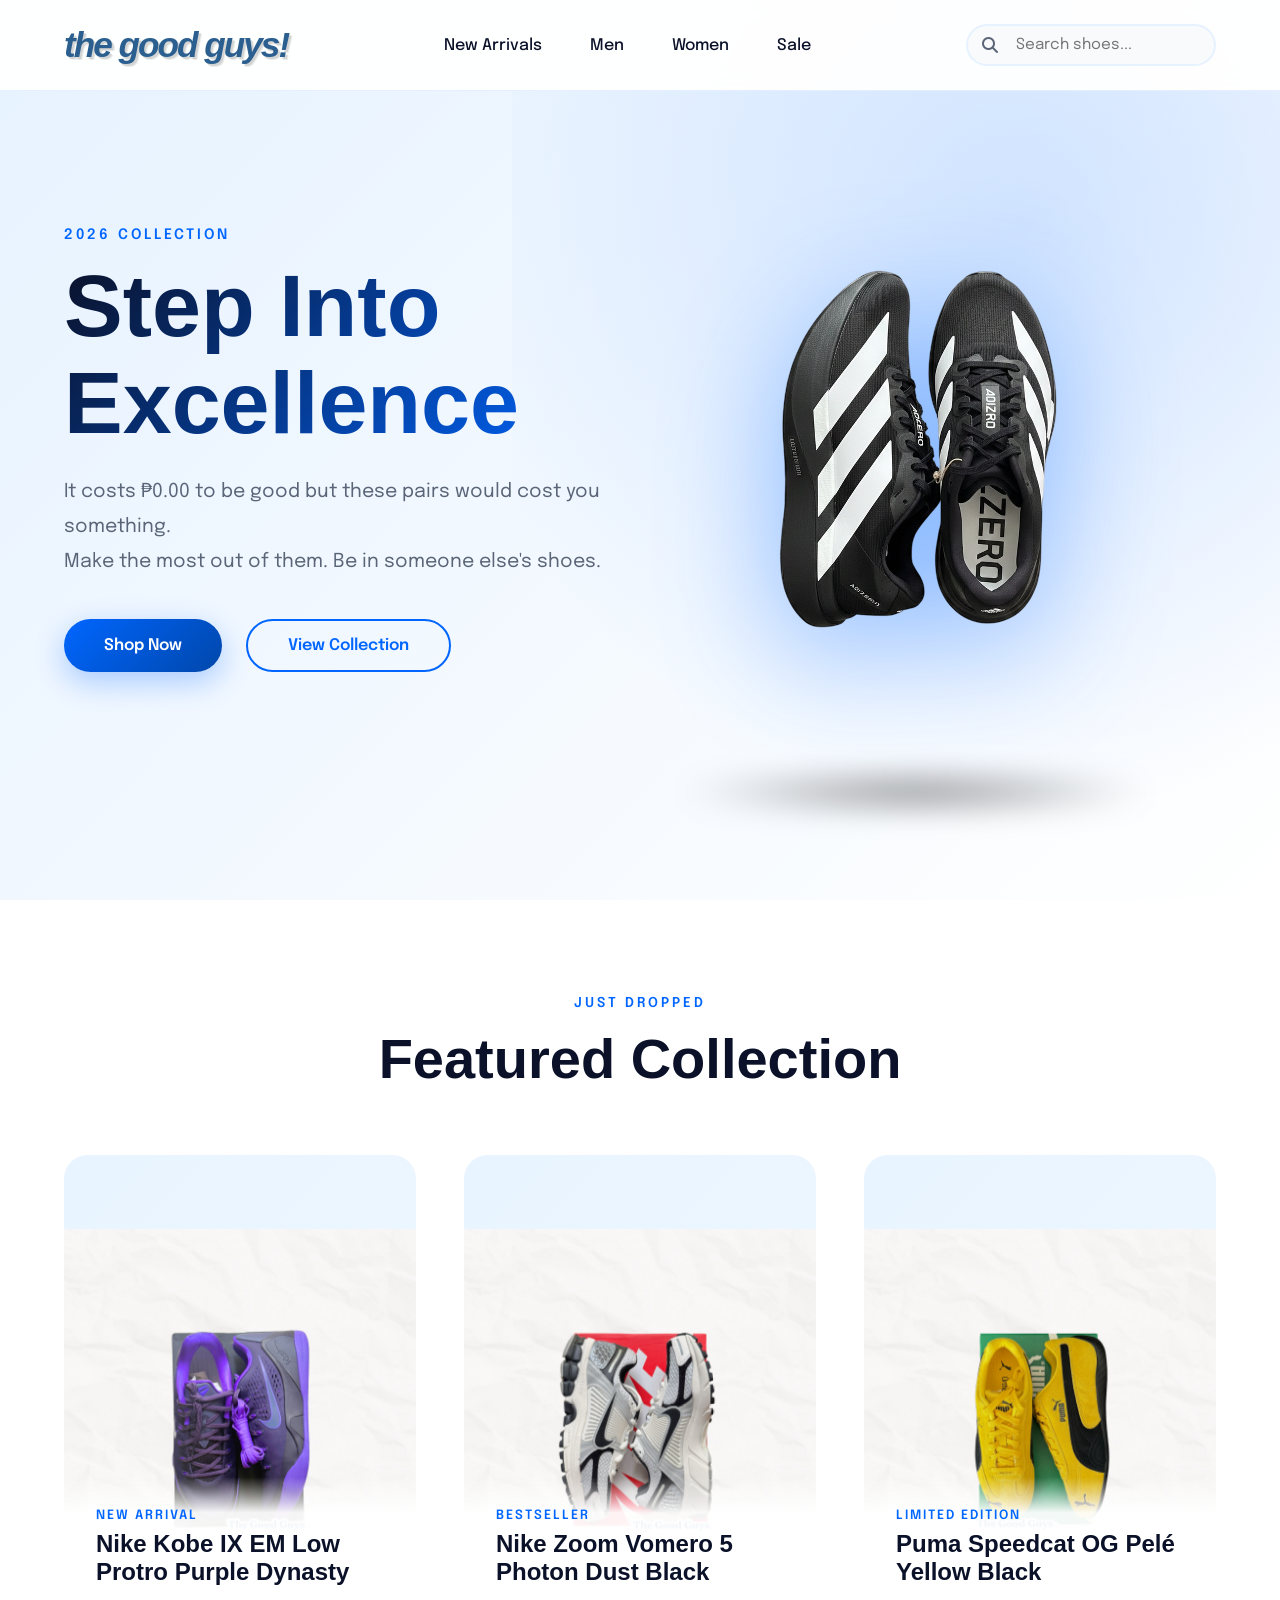
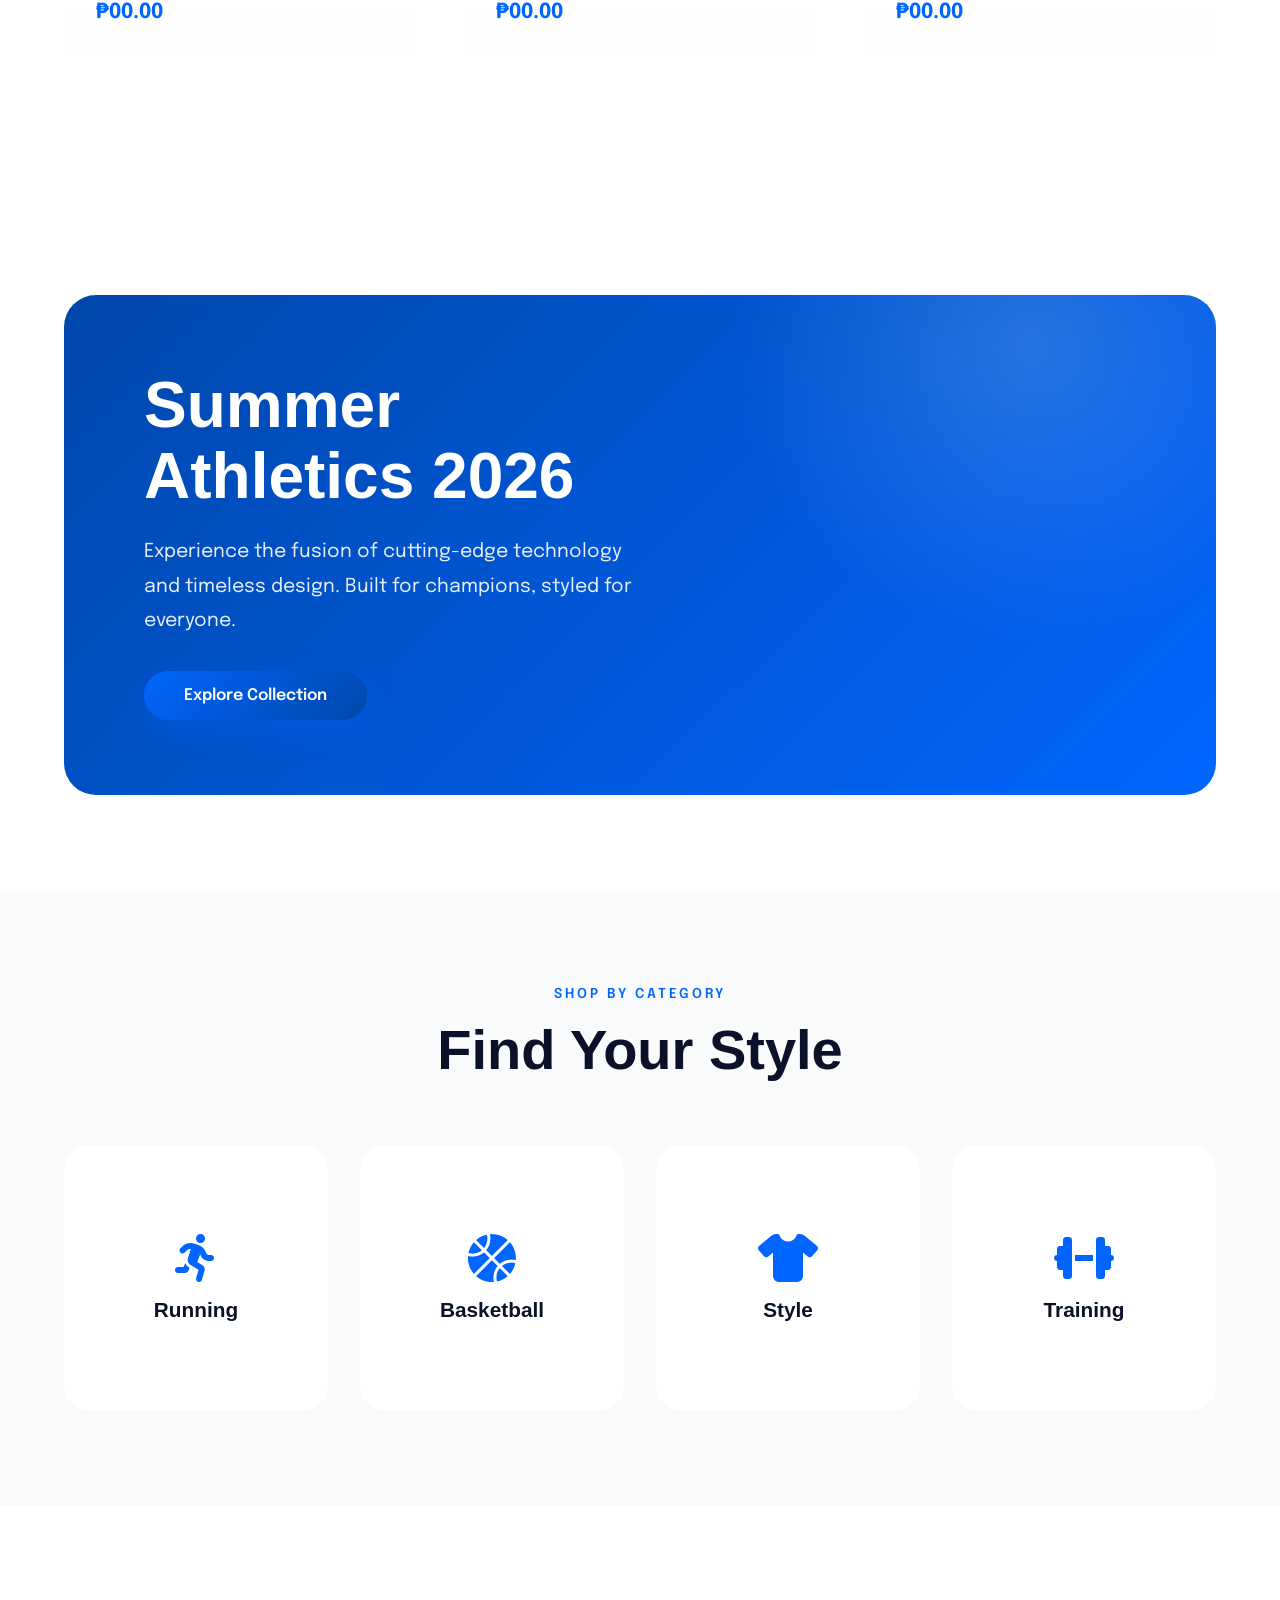
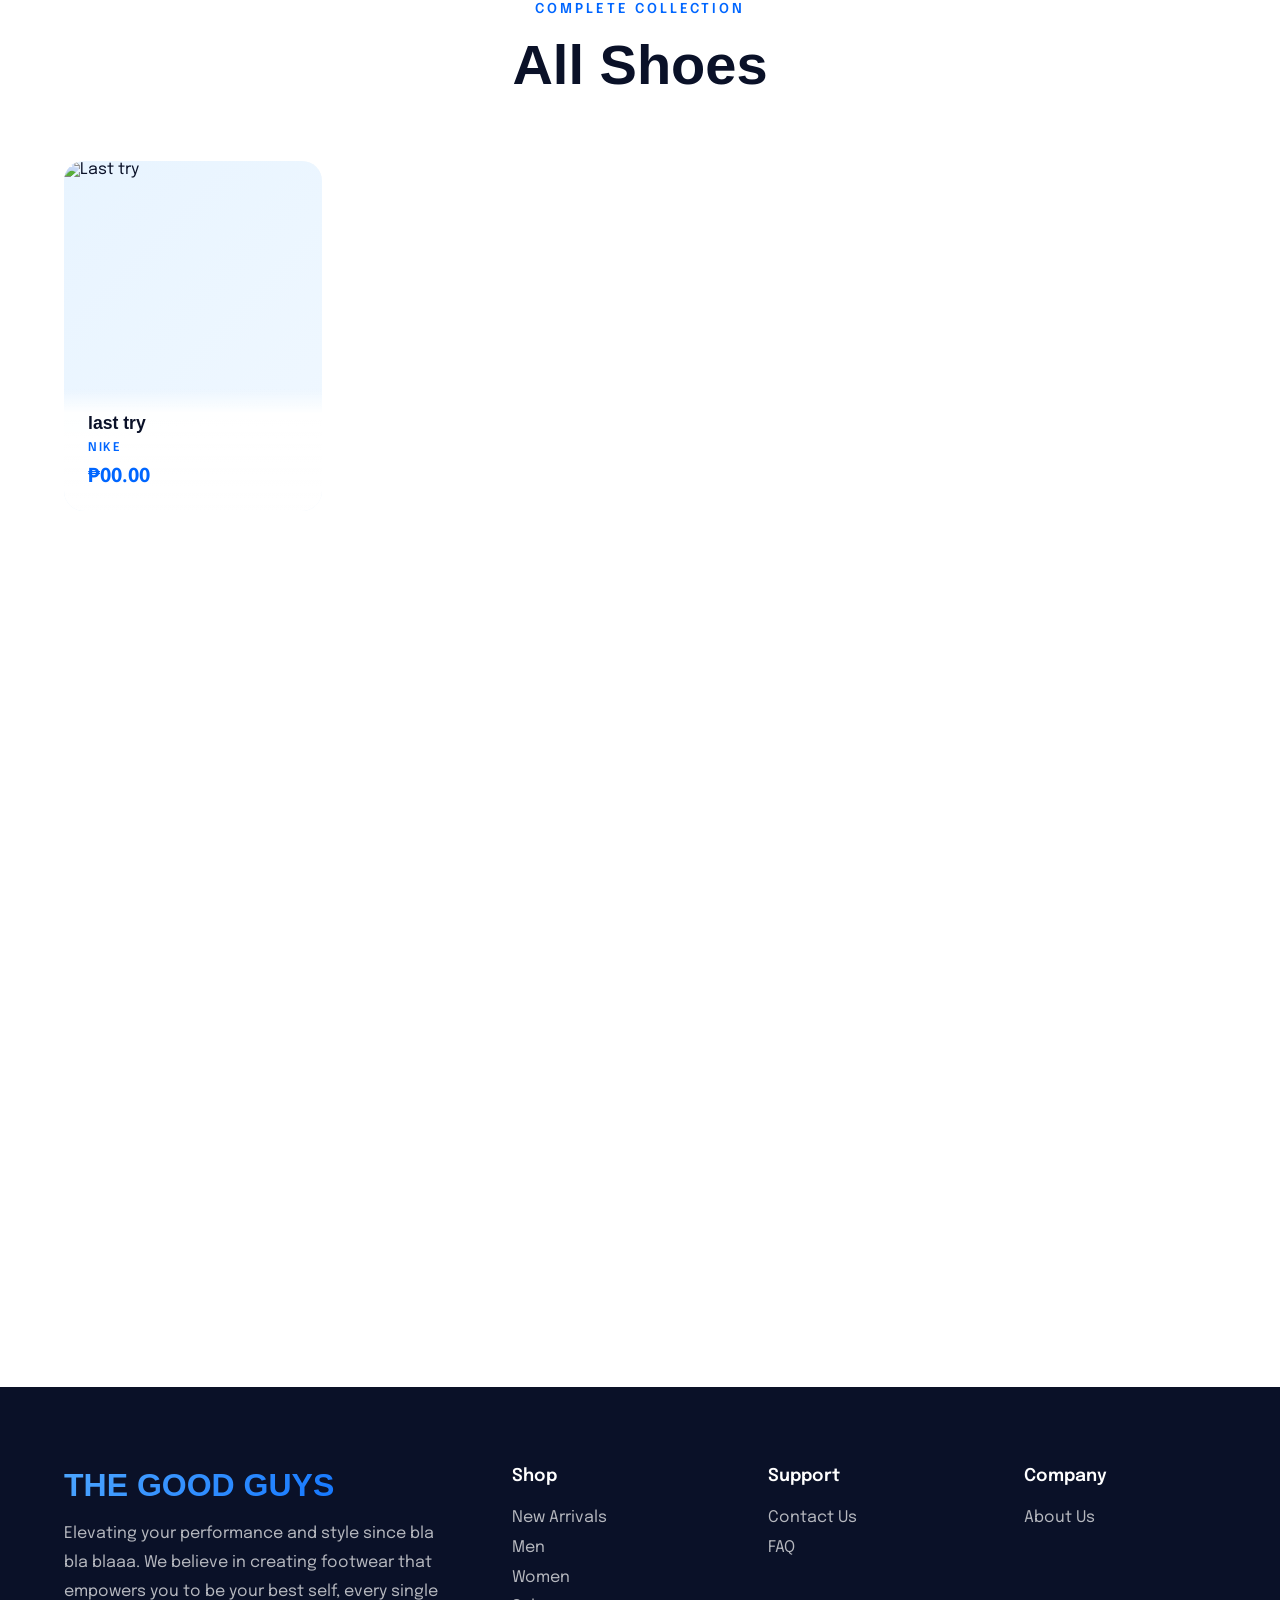
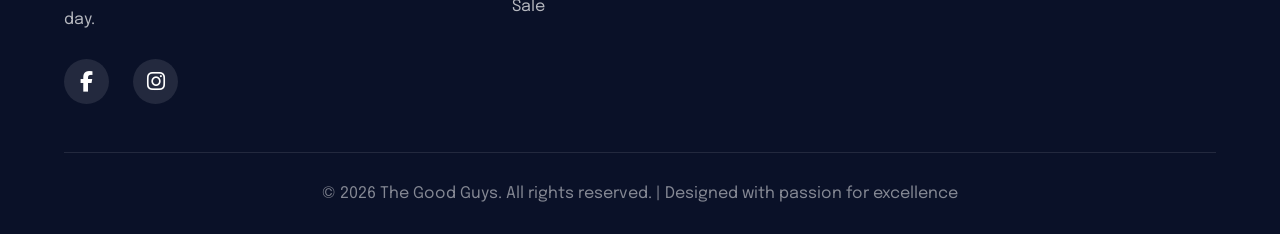
==== commit 5934de18: "Update index.html" ====
--- a/index.html
+++ b/index.html
@@ -1595,7 +1595,7 @@
         <div class="shoes-grid">
             <div class="shoe-item fade-in">
                 <div class="shoe-item-image">
-                    <img src="nike-1.png" alt="Nike Air Max 270">
+                    <img src="nike-1.png" alt="Last try">
                 </div>
                 <div class="shoe-item-info">
                     <h4>last try</h4>
@@ -1901,4 +1901,4 @@
         });
     </script>
 </body>
-</html>+</html>
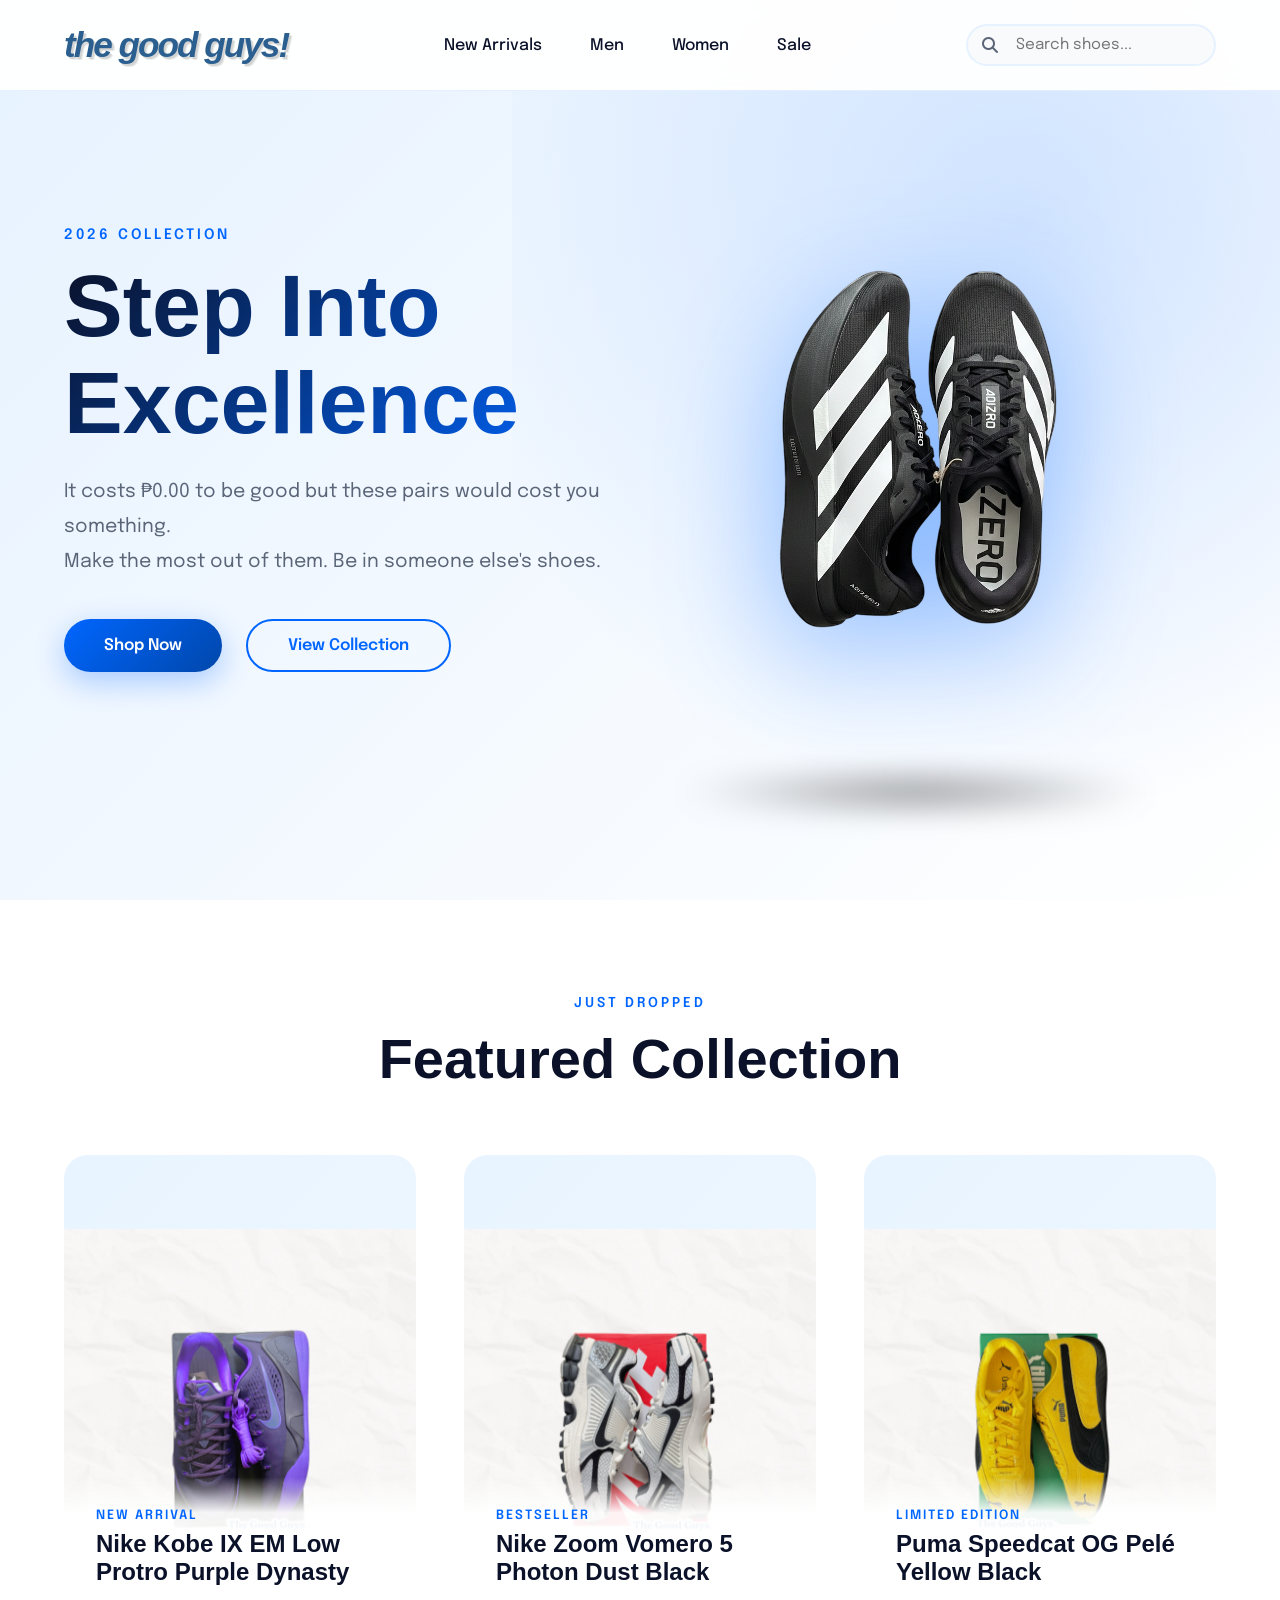
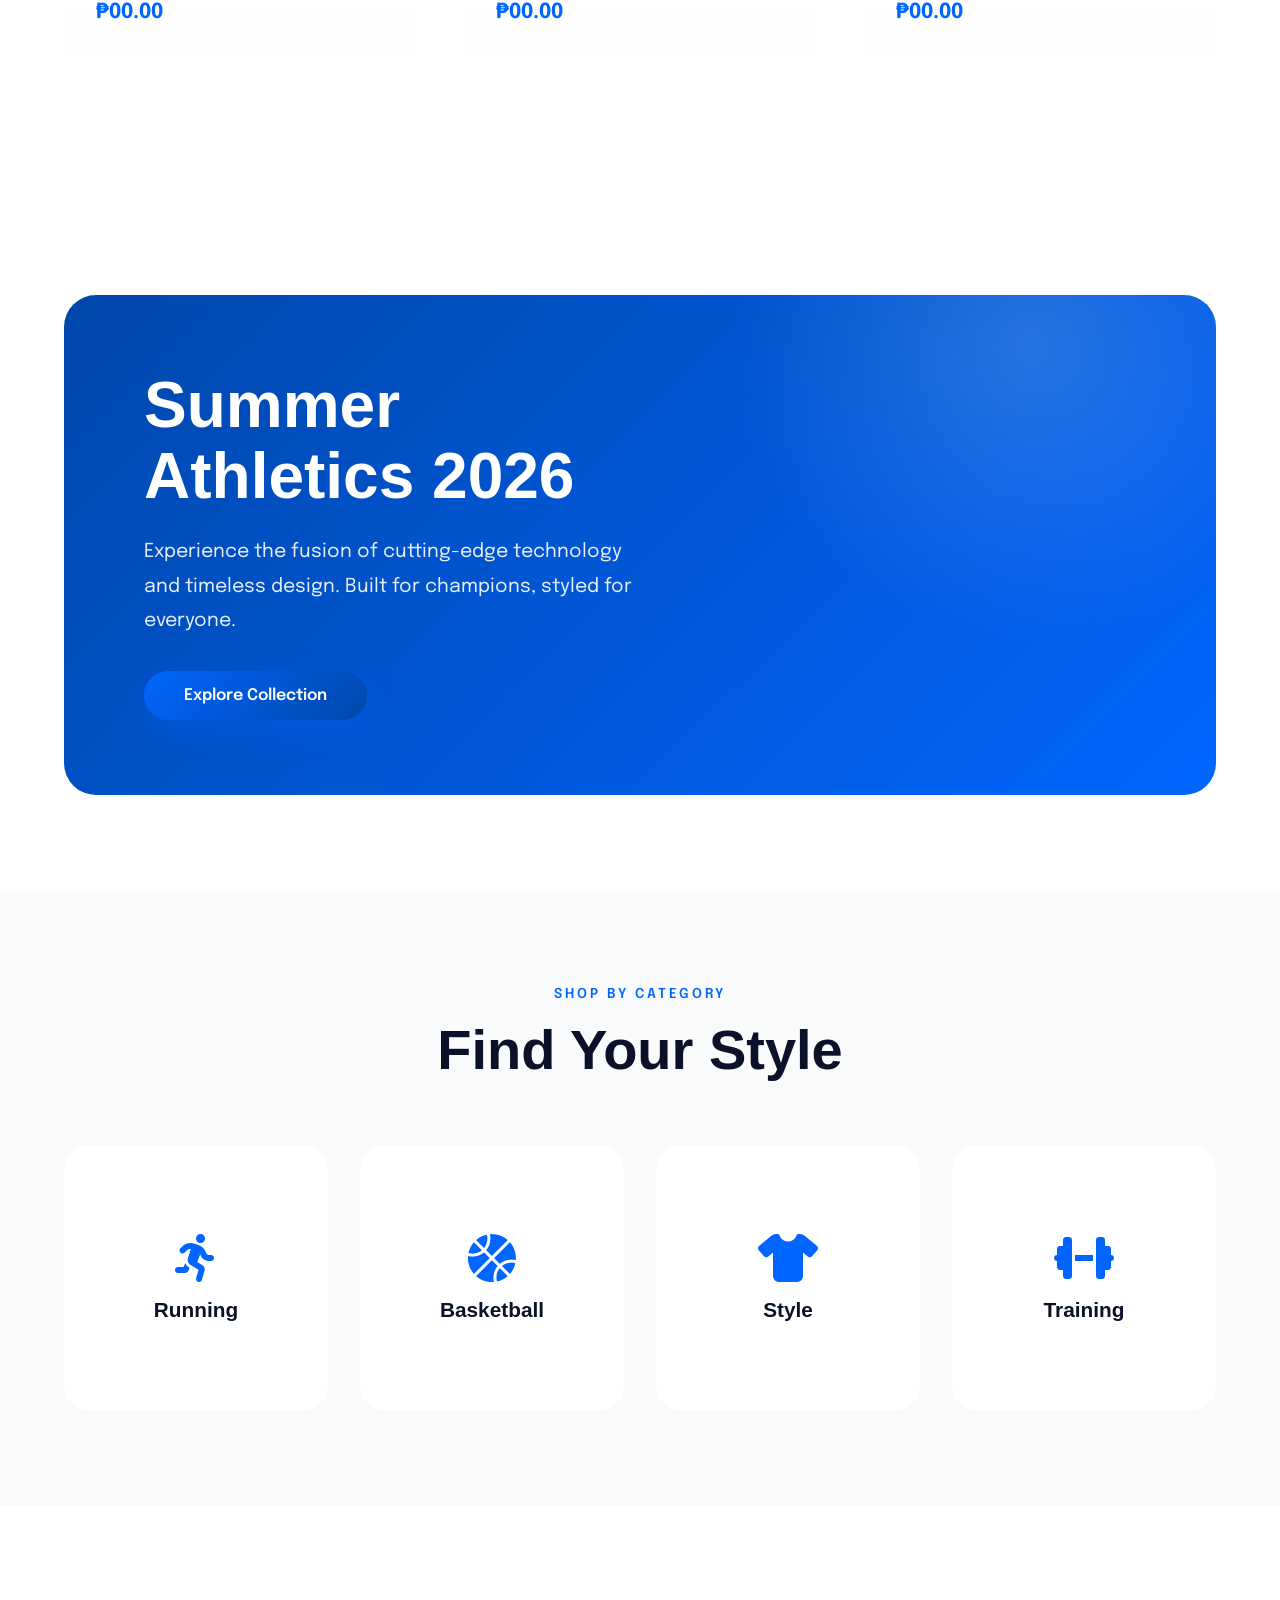
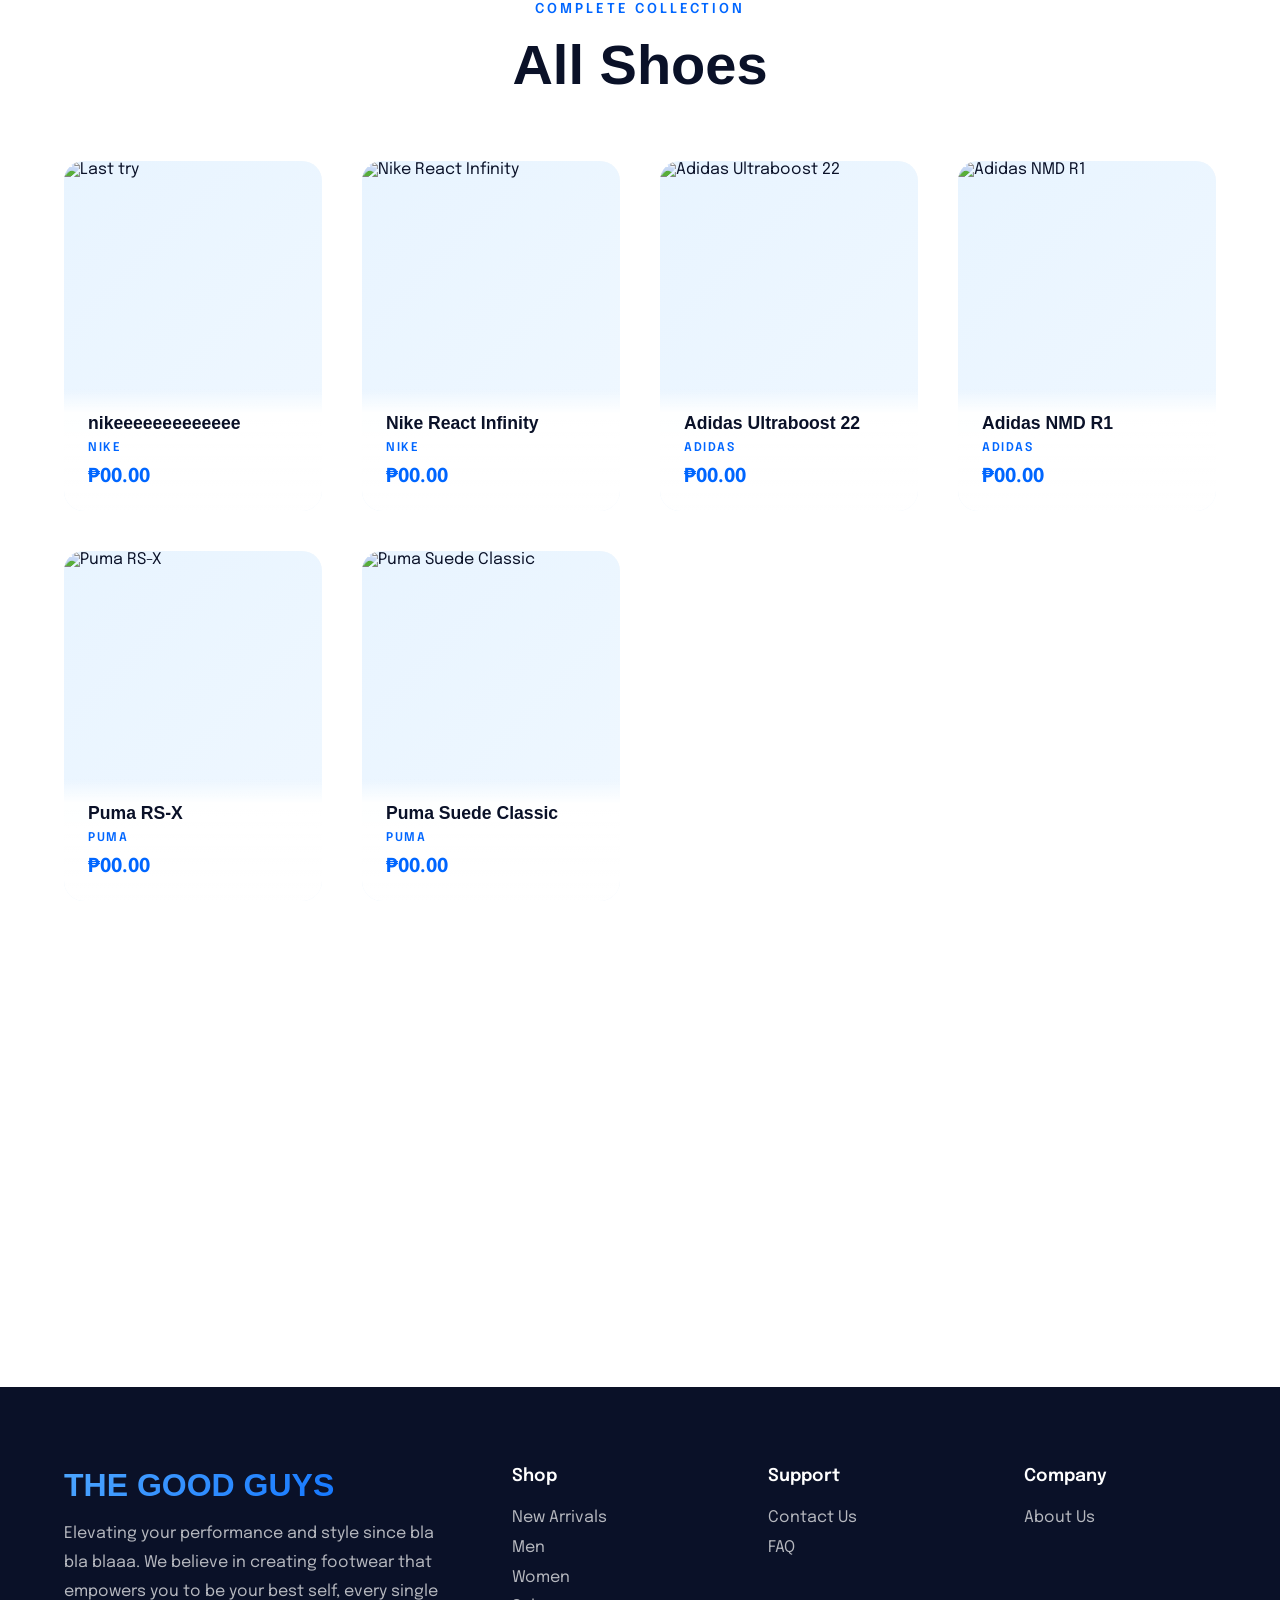
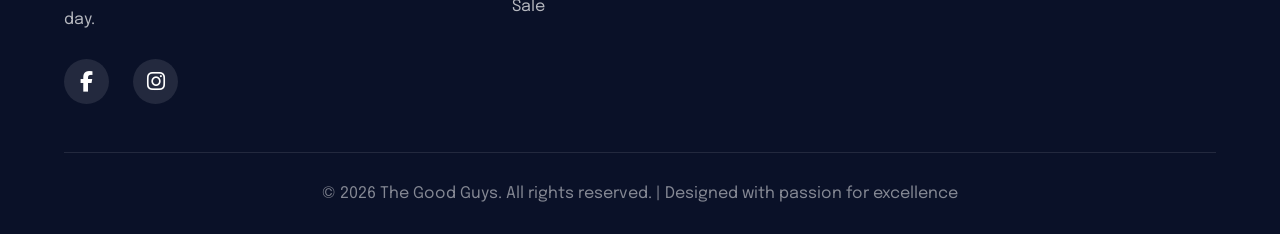
==== commit 061ef9a0: "Update files" ====
--- a/index.html
+++ b/index.html
@@ -6,1410 +6,7 @@
     <title>The Good Guys - Premium Footwear</title>
     <link href="https://fonts.googleapis.com/css2?family=Clash+Display:wght@400;600;700&family=Epilogue:wght@300;400;500;600&display=swap" rel="stylesheet">
     <link rel="stylesheet" href="https://cdnjs.cloudflare.com/ajax/libs/font-awesome/6.4.0/css/all.min.css">
-    <style>
-        :root {
-            --primary-blue: #0066FF;
-            --deep-blue: #0047AB;
-            --sky-blue: #4DA6FF;
-            --ice-blue: #E6F2FF;
-            --pure-white: #FFFFFF;
-            --off-white: #F8FAFB;
-            --dark-text: #0A1128;
-            --gray-text: #5A6578;
-        }
-
-        * {
-            margin: 0;
-            padding: 0;
-            box-sizing: border-box;
-        }
-
-        body {
-            font-family: 'Epilogue', sans-serif;
-            color: var(--dark-text);
-            overflow-x: hidden;
-            background: var(--pure-white);
-        }
-
-        /* Navigation */
-        nav {
-            position: fixed;
-            top: 0;
-            width: 100%;
-            padding: 1.5rem 4rem;
-            display: flex;
-            justify-content: space-between;
-            align-items: center;
-            z-index: 1000;
-            background: rgba(255, 255, 255, 0.95);
-            backdrop-filter: blur(10px);
-            border-bottom: 1px solid rgba(0, 102, 255, 0.1);
-            animation: slideDown 0.8s ease-out;
-        }
-
-        @keyframes slideDown {
-            from {
-                transform: translateY(-100%);
-                opacity: 0;
-            }
-            to {
-                transform: translateY(0);
-                opacity: 1;
-            }
-        }
-
-        .logo {
-            display: flex;
-            align-items: center;
-            gap: 0.5rem;
-        }
-
-        .logo-text {
-            font-family: 'Cooper Black', 'Arial Black', sans-serif;
-            font-size: 2.2rem;
-            font-weight: 900;
-            color: #2B5F8F;
-            letter-spacing: -2px;
-            text-transform: lowercase;
-            position: relative;
-            font-style: italic;
-            text-shadow: 
-                2px 2px 0px rgba(0, 0, 0, 0.1),
-                3px 3px 0px rgba(0, 0, 0, 0.08);
-            animation: glow 3s ease-in-out infinite;
-        }
-
-        @keyframes glow {
-            0%, 100% { filter: drop-shadow(0 0 8px rgba(43, 95, 143, 0.3)); }
-            50% { filter: drop-shadow(0 0 20px rgba(43, 95, 143, 0.6)); }
-        }
-
-        .nav-links {
-            display: flex;
-            gap: 3rem;
-            list-style: none;
-        }
-
-        .nav-links a {
-            text-decoration: none;
-            color: var(--dark-text);
-            font-weight: 500;
-            position: relative;
-            transition: color 0.3s;
-        }
-
-        .nav-links a::after {
-            content: '';
-            position: absolute;
-            bottom: -5px;
-            left: 0;
-            width: 0;
-            height: 2px;
-            background: var(--primary-blue);
-            transition: width 0.3s ease;
-        }
-
-        .nav-links a:hover {
-            color: var(--primary-blue);
-        }
-
-        .nav-links a:hover::after {
-            width: 100%;
-        }
-
-        .nav-actions {
-            display: flex;
-            align-items: center;
-            gap: 2rem;
-        }
-
-        .search-container {
-            position: relative;
-        }
-
-        .search-box {
-            padding: 0.7rem 1.5rem 0.7rem 3rem;
-            border: 2px solid var(--ice-blue);
-            border-radius: 50px;
-            background: var(--off-white);
-            font-family: 'Epilogue', sans-serif;
-            font-size: 0.95rem;
-            width: 250px;
-            transition: all 0.3s ease;
-            outline: none;
-        }
-
-        .search-box:focus {
-            border-color: var(--primary-blue);
-            background: white;
-            box-shadow: 0 5px 20px rgba(0, 102, 255, 0.1);
-        }
-
-        .search-icon {
-            position: absolute;
-            left: 1rem;
-            top: 50%;
-            transform: translateY(-50%);
-            color: var(--gray-text);
-            pointer-events: none;
-            font-size: 1rem;
-        }
-
-        .cart-icon {
-            font-size: 1.5rem;
-            cursor: pointer;
-            transition: all 0.3s ease;
-            color: var(--dark-text);
-        }
-
-        .cart-icon:hover {
-            transform: scale(1.1);
-            color: var(--primary-blue);
-        }
-
-        /* Hamburger Menu - Hidden on Desktop */
-        .hamburger {
-            display: none;
-            flex-direction: column;
-            gap: 5px;
-            cursor: pointer;
-            z-index: 2000;
-        }
-
-        .hamburger span {
-            width: 25px;
-            height: 3px;
-            background: var(--dark-text);
-            transition: all 0.3s ease;
-            border-radius: 2px;
-        }
-
-        .hamburger.active span:nth-child(1) {
-            transform: rotate(45deg) translate(8px, 8px);
-        }
-
-        .hamburger.active span:nth-child(2) {
-            opacity: 0;
-        }
-
-        .hamburger.active span:nth-child(3) {
-            transform: rotate(-45deg) translate(7px, -7px);
-        }
-
-        /* Sidebar */
-        .sidebar {
-            position: fixed;
-            top: 0;
-            right: -100%;
-            width: 280px;
-            height: 100vh;
-            background: var(--pure-white);
-            box-shadow: -5px 0 25px rgba(0, 0, 0, 0.1);
-            z-index: 1500;
-            transition: right 0.4s cubic-bezier(0.4, 0, 0.2, 1);
-            padding: 6rem 2rem 2rem;
-            overflow-y: auto;
-        }
-
-        .sidebar.active {
-            right: 0;
-        }
-
-        .sidebar-overlay {
-            position: fixed;
-            top: 0;
-            left: 0;
-            width: 100%;
-            height: 100%;
-            background: rgba(0, 0, 0, 0.5);
-            z-index: 1400;
-            opacity: 0;
-            visibility: hidden;
-            transition: opacity 0.3s ease, visibility 0.3s ease;
-        }
-
-        .sidebar-overlay.active {
-            opacity: 1;
-            visibility: visible;
-        }
-
-        .sidebar-links {
-            list-style: none;
-            padding: 0;
-        }
-
-        .sidebar-links li {
-            margin-bottom: 0;
-        }
-
-        .sidebar-links a {
-            display: block;
-            padding: 1.2rem 1rem;
-            text-decoration: none;
-            color: var(--dark-text);
-            font-weight: 500;
-            font-size: 1.1rem;
-            border-bottom: 1px solid var(--ice-blue);
-            transition: all 0.3s ease;
-            position: relative;
-        }
-
-        .sidebar-links a::before {
-            content: '';
-            position: absolute;
-            left: 0;
-            top: 50%;
-            transform: translateY(-50%);
-            width: 0;
-            height: 3px;
-            background: var(--primary-blue);
-            transition: width 0.3s ease;
-        }
-
-        .sidebar-links a:hover {
-            color: var(--primary-blue);
-            padding-left: 1.5rem;
-            background: var(--ice-blue);
-        }
-
-        .sidebar-links a:hover::before {
-            width: 5px;
-        }
-
-        /* Hero Section */
-        .hero {
-            height: 100vh;
-            display: flex;
-            align-items: center;
-            justify-content: space-between;
-            padding: 0 4rem;
-            position: relative;
-            overflow: hidden;
-            background: linear-gradient(135deg, var(--ice-blue) 0%, var(--pure-white) 100%);
-        }
-
-        .hero::before {
-            content: '';
-            position: absolute;
-            top: -50%;
-            right: -20%;
-            width: 80%;
-            height: 150%;
-            background: radial-gradient(circle, rgba(0, 102, 255, 0.15) 0%, transparent 70%);
-            animation: float 20s ease-in-out infinite;
-        }
-
-        @keyframes float {
-            0%, 100% { transform: translate(0, 0) rotate(0deg); }
-            33% { transform: translate(50px, -50px) rotate(10deg); }
-            66% { transform: translate(-30px, 30px) rotate(-10deg); }
-        }
-
-        .hero-content {
-            max-width: 600px;
-            z-index: 2;
-            animation: fadeInLeft 1s ease-out;
-        }
-
-        @keyframes fadeInLeft {
-            from {
-                opacity: 0;
-                transform: translateX(-50px);
-            }
-            to {
-                opacity: 1;
-                transform: translateX(0);
-            }
-        }
-
-        .hero-tag {
-            font-size: 0.9rem;
-            font-weight: 600;
-            color: var(--primary-blue);
-            text-transform: uppercase;
-            letter-spacing: 3px;
-            margin-bottom: 1rem;
-            animation: fadeIn 1.2s ease-out 0.3s both;
-        }
-
-        .hero h1 {
-            font-family: 'Clash Display', sans-serif;
-            font-size: 5.5rem;
-            font-weight: 700;
-            line-height: 1.1;
-            margin-bottom: 1.5rem;
-            background: linear-gradient(135deg, var(--dark-text) 0%, var(--primary-blue) 100%);
-            -webkit-background-clip: text;
-            -webkit-text-fill-color: transparent;
-            background-clip: text;
-            animation: fadeIn 1.2s ease-out 0.5s both;
-        }
-
-        .hero p {
-            font-size: 1.2rem;
-            color: var(--gray-text);
-            line-height: 1.8;
-            margin-bottom: 2.5rem;
-            animation: fadeIn 1.2s ease-out 0.7s both;
-        }
-
-        @keyframes fadeIn {
-            from { opacity: 0; transform: translateY(20px); }
-            to { opacity: 1; transform: translateY(0); }
-        }
-
-        .cta-buttons {
-            display: flex;
-            gap: 1.5rem;
-            animation: fadeIn 1.2s ease-out 0.9s both;
-        }
-
-        .btn {
-            padding: 1rem 2.5rem;
-            border: none;
-            border-radius: 50px;
-            font-family: 'Epilogue', sans-serif;
-            font-size: 1rem;
-            font-weight: 600;
-            cursor: pointer;
-            transition: all 0.4s cubic-bezier(0.4, 0, 0.2, 1);
-            text-decoration: none;
-            display: inline-block;
-        }
-
-        .btn-primary {
-            background: linear-gradient(135deg, var(--primary-blue), var(--deep-blue));
-            color: white;
-            box-shadow: 0 10px 30px rgba(0, 102, 255, 0.3);
-            position: relative;
-            overflow: hidden;
-        }
-
-        .btn-primary::before {
-            content: '';
-            position: absolute;
-            top: 0;
-            left: -100%;
-            width: 100%;
-            height: 100%;
-            background: linear-gradient(90deg, transparent, rgba(255, 255, 255, 0.3), transparent);
-            transition: left 0.6s;
-        }
-
-        .btn-primary:hover::before {
-            left: 100%;
-        }
-
-        .btn-primary:hover {
-            transform: translateY(-3px);
-            box-shadow: 0 15px 40px rgba(0, 102, 255, 0.4);
-        }
-
-        .btn-secondary {
-            background: transparent;
-            color: var(--primary-blue);
-            border: 2px solid var(--primary-blue);
-        }
-
-        .btn-secondary:hover {
-            background: var(--primary-blue);
-            color: white;
-            transform: translateY(-3px);
-            box-shadow: 0 10px 30px rgba(0, 102, 255, 0.2);
-        }
-
-        .hero-image {
-            position: relative;
-            z-index: 2;
-            animation: fadeInRight 1s ease-out;
-        }
-
-        @keyframes fadeInRight {
-            from {
-                opacity: 0;
-                transform: translateX(50px);
-            }
-            to {
-                opacity: 1;
-                transform: translateX(0);
-            }
-        }
-
-        .shoe-display {
-            position: relative;
-            animation: floatShoe 6s ease-in-out infinite;
-        }
-
-        @keyframes floatShoe {
-            0%, 100% { transform: translateY(0) rotate(-15deg); }
-            50% { transform: translateY(-30px) rotate(-12deg); }
-        }
-
-        .shoe-display img {
-            width: 600px;
-            height: auto;
-            filter: drop-shadow(0 30px 60px rgba(0, 102, 255, 0.4));
-            position: relative;
-            z-index: 2;
-        }
-
-        .shoe-display::after {
-            content: '';
-            position: absolute;
-            bottom: -60px;
-            left: 50%;
-            transform: translateX(-50%);
-            width: 80%;
-            height: 40px;
-            background: radial-gradient(ellipse, rgba(0, 0, 0, 0.5) 0%, rgba(0, 0, 0, 0.3) 30%, transparent 70%);
-            filter: blur(15px);
-            animation: shadowPulse 6s ease-in-out infinite;
-            z-index: 1;
-        }
-
-        @keyframes shadowPulse {
-            0%, 100% { 
-                opacity: 0.8; 
-                transform: translateX(-50%) scale(1);
-                filter: blur(15px);
-            }
-            50% { 
-                opacity: 0.6; 
-                transform: translateX(-50%) scale(0.85);
-                filter: blur(18px);
-            }
-        }
-
-        /* Featured Section */
-        .featured {
-            padding: 6rem 4rem;
-            background: var(--pure-white);
-        }
-
-        .section-header {
-            text-align: center;
-            margin-bottom: 4rem;
-        }
-
-        .section-tag {
-            font-size: 0.85rem;
-            font-weight: 600;
-            color: var(--primary-blue);
-            text-transform: uppercase;
-            letter-spacing: 3px;
-            margin-bottom: 1rem;
-        }
-
-        .section-header h2 {
-            font-family: 'Clash Display', sans-serif;
-            font-size: 3.5rem;
-            font-weight: 700;
-            color: var(--dark-text);
-            margin-bottom: 1rem;
-        }
-
-        .product-grid {
-            display: grid;
-            grid-template-columns: repeat(3, 1fr);
-            gap: 3rem;
-            margin-bottom: 3rem;
-        }
-
-        .product-card {
-            background: var(--off-white);
-            border-radius: 24px;
-            overflow: hidden;
-            cursor: pointer;
-            transition: transform 0.3s ease, box-shadow 0.3s ease;
-            position: relative;
-            height: 500px;
-            display: flex;
-            flex-direction: column;
-            will-change: transform;
-        }
-
-        .product-card::before {
-            content: '';
-            position: absolute;
-            top: 0;
-            left: 0;
-            right: 0;
-            bottom: 0;
-            background: linear-gradient(to bottom, transparent 0%, rgba(0, 0, 0, 0.7) 100%);
-            opacity: 0;
-            transition: opacity 0.3s ease;
-            z-index: 1;
-            pointer-events: none;
-        }
-
-        .product-card:hover::before {
-            opacity: 1;
-        }
-
-        .product-card:hover {
-            transform: translateY(-15px);
-            box-shadow: 0 25px 50px rgba(0, 102, 255, 0.2);
-        }
-
-        .product-image {
-            position: absolute;
-            top: 0;
-            left: 0;
-            width: 100%;
-            height: 100%;
-            display: flex;
-            align-items: center;
-            justify-content: center;
-            background: linear-gradient(135deg, #e8f4ff 0%, #f0f8ff 100%);
-            overflow: hidden;
-        }
-
-        .product-image img {
-            width: 100%;
-            height: 100%;
-            object-fit: contain;
-            object-position: center;
-            transition: transform 0.3s ease;
-            will-change: transform;
-        }
-
-        .product-card:hover .product-image img {
-            transform: scale(1.03);
-        }
-
-        .product-info {
-            position: absolute;
-            bottom: 0;
-            left: 0;
-            right: 0;
-            padding: 2rem;
-            z-index: 2;
-            background: linear-gradient(to bottom, transparent 0%, rgba(255, 255, 255, 0.95) 20%, rgba(255, 255, 255, 0.98) 100%);
-        }
-
-        .product-tag {
-            font-size: 0.8rem;
-            font-weight: 600;
-            color: var(--primary-blue);
-            text-transform: uppercase;
-            letter-spacing: 2px;
-            margin-bottom: 0.5rem;
-        }
-
-        .product-info h3 {
-            font-family: 'Clash Display', sans-serif;
-            font-size: 1.5rem;
-            font-weight: 600;
-            margin-bottom: 0.5rem;
-            color: var(--dark-text);
-        }
-
-        .product-info p {
-            color: var(--gray-text);
-            margin-bottom: 1rem;
-            line-height: 1.6;
-        }
-
-        .product-price {
-            font-size: 1.3rem;
-            font-weight: 700;
-            color: var(--primary-blue);
-        }
-
-        /* Modal Styles */
-        .modal {
-            display: none;
-            position: fixed;
-            z-index: 2000;
-            left: 0;
-            top: 0;
-            width: 100%;
-            height: 100%;
-            overflow: auto;
-            background-color: rgba(0, 0, 0, 0);
-            transition: background-color 0.2s ease;
-        }
-
-        .modal.active {
-            background-color: rgba(0, 0, 0, 0.85);
-        }
-
-        .modal-content {
-            background: white;
-            margin: 5% auto;
-            padding: 0;
-            border-radius: 32px;
-            width: 90%;
-            max-width: 1000px;
-            position: relative;
-            transform: scale(0.95);
-            opacity: 0;
-            transition: transform 0.2s ease, opacity 0.2s ease;
-            box-shadow: 0 50px 100px rgba(0, 102, 255, 0.3);
-            overflow: hidden;
-            will-change: transform, opacity;
-        }
-
-        .modal.active .modal-content {
-            transform: scale(1);
-            opacity: 1;
-        }
-
-        .close {
-            position: absolute;
-            right: 2rem;
-            top: 2rem;
-            color: var(--dark-text);
-            font-size: 2rem;
-            font-weight: 300;
-            cursor: pointer;
-            z-index: 10;
-            width: 50px;
-            height: 50px;
-            background: white;
-            border-radius: 50%;
-            display: flex;
-            align-items: center;
-            justify-content: center;
-            transition: all 0.3s ease;
-            box-shadow: 0 5px 20px rgba(0, 0, 0, 0.1);
-        }
-
-        .close:hover {
-            background: var(--primary-blue);
-            color: white;
-            transform: rotate(90deg);
-        }
-
-        .modal-body {
-            display: grid;
-            grid-template-columns: 1.2fr 1fr;
-            gap: 0;
-        }
-
-        .modal-image {
-            background: linear-gradient(135deg, #e8f4ff 0%, #f0f8ff 100%);
-            padding: 4rem;
-            display: flex;
-            align-items: center;
-            justify-content: center;
-            position: relative;
-            overflow: hidden;
-        }
-
-        .modal-image::before {
-            content: '';
-            position: absolute;
-            top: -50%;
-            right: -50%;
-            width: 100%;
-            height: 200%;
-            background: radial-gradient(circle, rgba(0, 102, 255, 0.1) 0%, transparent 70%);
-            animation: none;
-        }
-
-        .modal-image img {
-            width: 100%;
-            height: auto;
-            max-height: 500px;
-            object-fit: contain;
-            position: relative;
-            z-index: 2;
-            filter: drop-shadow(0 20px 40px rgba(0, 102, 255, 0.3));
-        }
-
-        @keyframes modalImageZoom {
-            from {
-                transform: scale(0.7);
-                opacity: 0;
-            }
-            to {
-                transform: scale(1);
-                opacity: 1;
-            }
-        }
-
-        .modal-details {
-            padding: 4rem 3rem;
-            display: flex;
-            flex-direction: column;
-            justify-content: center;
-        }
-
-        .modal-tag {
-            font-size: 0.9rem;
-            font-weight: 600;
-            color: var(--primary-blue);
-            text-transform: uppercase;
-            letter-spacing: 3px;
-            margin-bottom: 1rem;
-        }
-
-        @keyframes slideInRight {
-            from {
-                opacity: 0;
-                transform: translateX(20px);
-            }
-            to {
-                opacity: 1;
-                transform: translateX(0);
-            }
-        }
-
-        .modal-details h2 {
-            font-family: 'Clash Display', sans-serif;
-            font-size: 2.5rem;
-            font-weight: 700;
-            color: var(--dark-text);
-            margin-bottom: 1.5rem;
-            line-height: 1.2;
-        }
-
-        .modal-details p {
-            color: var(--gray-text);
-            line-height: 1.8;
-            margin-bottom: 2rem;
-            font-size: 1.1rem;
-        }
-
-        .modal-price {
-            font-size: 2.5rem;
-            font-weight: 700;
-            color: var(--primary-blue);
-            margin-bottom: 2rem;
-        }
-
-        .modal-features {
-            margin-bottom: 2rem;
-        }
-
-        .modal-features h4 {
-            font-size: 1rem;
-            font-weight: 600;
-            color: var(--dark-text);
-            margin-bottom: 1rem;
-            text-transform: uppercase;
-            letter-spacing: 1px;
-        }
-
-        .feature-list {
-            display: flex;
-            flex-direction: column;
-            gap: 0.8rem;
-        }
-
-        .feature-item {
-            display: flex;
-            align-items: center;
-            gap: 0.8rem;
-            color: var(--gray-text);
-        }
-
-        .feature-item i {
-            color: var(--primary-blue);
-            font-size: 1.1rem;
-        }
-
-        .modal-actions {
-            display: flex;
-            gap: 1rem;
-        }
-
-        .modal-actions .btn {
-            flex: 1;
-        }
-
-        /* Collection Banner */
-        .collection-banner {
-            margin: 6rem 4rem;
-            height: 500px;
-            background: linear-gradient(135deg, var(--deep-blue) 0%, var(--primary-blue) 100%);
-            border-radius: 32px;
-            display: flex;
-            align-items: center;
-            justify-content: space-between;
-            padding: 0 5rem;
-            position: relative;
-            overflow: hidden;
-        }
-
-        .collection-banner::before {
-            content: '';
-            position: absolute;
-            top: -50%;
-            right: -10%;
-            width: 600px;
-            height: 600px;
-            background: radial-gradient(circle, rgba(255, 255, 255, 0.15) 0%, transparent 70%);
-            animation: pulse 4s ease-in-out infinite;
-        }
-
-        @keyframes pulse {
-            0%, 100% { transform: scale(1); opacity: 0.5; }
-            50% { transform: scale(1.2); opacity: 0.8; }
-        }
-
-        .collection-content {
-            max-width: 500px;
-            color: white;
-            z-index: 2;
-        }
-
-        .collection-content h2 {
-            font-family: 'Clash Display', sans-serif;
-            font-size: 4rem;
-            font-weight: 700;
-            margin-bottom: 1.5rem;
-            line-height: 1.1;
-        }
-
-        .collection-content p {
-            font-size: 1.2rem;
-            line-height: 1.8;
-            margin-bottom: 2rem;
-            opacity: 0.9;
-        }
-
-        .collection-image {
-            position: relative;
-            z-index: 2;
-        }
-
-        .collection-image img {
-            width: 500px;
-            height: auto;
-            max-height: 400px;
-            object-fit: contain;
-            transform: rotate(-15deg);
-            animation: bounceShoe 3s ease-in-out infinite;
-            filter: drop-shadow(0 30px 60px rgba(0, 0, 0, 0.3));
-        }
-
-        @keyframes bounceShoe {
-            0%, 100% { transform: rotate(-15deg) translateY(0); }
-            50% { transform: rotate(-15deg) translateY(-20px); }
-        }
-
-        /* Categories */
-        .categories {
-            padding: 6rem 4rem;
-            background: var(--off-white);
-        }
-
-        .category-grid {
-            display: grid;
-            grid-template-columns: repeat(4, 1fr);
-            gap: 2rem;
-        }
-
-        .category-card {
-            aspect-ratio: 1;
-            background: white;
-            border-radius: 24px;
-            display: flex;
-            flex-direction: column;
-            align-items: center;
-            justify-content: center;
-            cursor: pointer;
-            transition: all 0.4s ease;
-            position: relative;
-            overflow: hidden;
-        }
-
-        .category-card::before {
-            content: '';
-            position: absolute;
-            top: 50%;
-            left: 50%;
-            width: 0;
-            height: 0;
-            border-radius: 50%;
-            background: var(--ice-blue);
-            transform: translate(-50%, -50%);
-            transition: width 0.6s, height 0.6s;
-        }
-
-        .category-card:hover::before {
-            width: 100%;
-            height: 100%;
-        }
-
-        .category-card:hover {
-            transform: translateY(-10px);
-            box-shadow: 0 20px 40px rgba(0, 102, 255, 0.15);
-        }
-
-        .category-icon {
-            font-size: 3rem;
-            margin-bottom: 1rem;
-            position: relative;
-            z-index: 2;
-            transition: all 0.4s ease;
-            color: var(--primary-blue);
-        }
-
-        .category-card:hover .category-icon {
-            transform: scale(1.2) rotate(10deg);
-            color: var(--deep-blue);
-        }
-
-        .category-card h3 {
-            font-family: 'Clash Display', sans-serif;
-            font-size: 1.3rem;
-            font-weight: 600;
-            color: var(--dark-text);
-            position: relative;
-            z-index: 2;
-        }
-
-        /* All Shoes Section */
-        .all-shoes {
-            padding: 6rem 4rem;
-            background: var(--pure-white);
-        }
-
-        .shoes-grid {
-            display: grid;
-            grid-template-columns: repeat(4, 1fr);
-            gap: 2.5rem;
-        }
-
-        .shoe-item {
-            background: var(--off-white);
-            border-radius: 20px;
-            overflow: hidden;
-            cursor: pointer;
-            transition: transform 0.3s ease, box-shadow 0.3s ease;
-            position: relative;
-            height: 350px;
-            display: flex;
-            flex-direction: column;
-            will-change: transform;
-        }
-
-        .shoe-item::before {
-            content: '';
-            position: absolute;
-            top: 0;
-            left: 0;
-            right: 0;
-            bottom: 0;
-            background: linear-gradient(to bottom, transparent 0%, rgba(0, 0, 0, 0.6) 100%);
-            opacity: 0;
-            transition: opacity 0.3s ease;
-            z-index: 1;
-            pointer-events: none;
-        }
-
-        .shoe-item:hover::before {
-            opacity: 1;
-        }
-
-        .shoe-item:hover {
-            transform: translateY(-12px);
-            box-shadow: 0 20px 40px rgba(0, 102, 255, 0.18);
-        }
-
-        .shoe-item-image {
-            position: absolute;
-            top: 0;
-            left: 0;
-            width: 100%;
-            height: 100%;
-            display: flex;
-            align-items: center;
-            justify-content: center;
-            background: linear-gradient(135deg, #e8f4ff 0%, #f0f8ff 100%);
-            overflow: hidden;
-        }
-
-        .shoe-item-image img {
-            width: 100%;
-            height: 100%;
-            object-fit: contain;
-            object-position: center;
-            transition: transform 0.3s ease;
-            will-change: transform;
-        }
-
-        .shoe-item:hover .shoe-item-image img {
-            transform: scale(1.03);
-        }
-
-        .shoe-item-info {
-            position: absolute;
-            bottom: 0;
-            left: 0;
-            right: 0;
-            padding: 1.5rem;
-            z-index: 2;
-            background: linear-gradient(to bottom, transparent 0%, rgba(255, 255, 255, 0.95) 20%, rgba(255, 255, 255, 0.98) 100%);
-        }
-
-        .shoe-item-info h4 {
-            font-family: 'Clash Display', sans-serif;
-            font-size: 1.1rem;
-            font-weight: 600;
-            color: var(--dark-text);
-            margin-bottom: 0.5rem;
-        }
-
-        .brand-tag {
-            font-size: 0.75rem;
-            font-weight: 600;
-            color: var(--primary-blue);
-            text-transform: uppercase;
-            letter-spacing: 1.5px;
-            margin-bottom: 0.8rem;
-            display: block;
-        }
-
-        .shoe-price {
-            font-size: 1.2rem;
-            font-weight: 700;
-            color: var(--primary-blue);
-        }
-
-        /* Footer */
-        footer {
-            background: var(--dark-text);
-            color: white;
-            padding: 5rem 4rem 2rem;
-        }
-
-        .footer-content {
-            display: grid;
-            grid-template-columns: 2fr 1fr 1fr 1fr;
-            gap: 4rem;
-            margin-bottom: 3rem;
-        }
-
-        .footer-brand h3 {
-            font-family: 'Clash Display', sans-serif;
-            font-size: 2rem;
-            margin-bottom: 1rem;
-            background: linear-gradient(135deg, var(--sky-blue), var(--primary-blue));
-            -webkit-background-clip: text;
-            -webkit-text-fill-color: transparent;
-            background-clip: text;
-        }
-
-        .footer-brand p {
-            color: rgba(255, 255, 255, 0.7);
-            line-height: 1.8;
-        }
-
-        .footer-links h4 {
-            font-size: 1.1rem;
-            margin-bottom: 1.5rem;
-            font-weight: 600;
-        }
-
-        .footer-links ul {
-            list-style: none;
-        }
-
-        .footer-links ul li {
-            margin-bottom: 0.8rem;
-        }
-
-        .footer-links a {
-            color: rgba(255, 255, 255, 0.7);
-            text-decoration: none;
-            transition: color 0.3s;
-        }
-
-        .footer-links a:hover {
-            color: var(--sky-blue);
-        }
-
-        .footer-socials {
-            display: flex;
-            gap: 1.5rem;
-            margin-top: 1.5rem;
-        }
-
-        .social-icon {
-            width: 45px;
-            height: 45px;
-            border-radius: 50%;
-            background: rgba(255, 255, 255, 0.1);
-            display: flex;
-            align-items: center;
-            justify-content: center;
-            color: white;
-            font-size: 1.3rem;
-            transition: all 0.3s ease;
-            text-decoration: none;
-        }
-
-        .social-icon:hover {
-            background: var(--primary-blue);
-            transform: translateY(-5px);
-            box-shadow: 0 10px 20px rgba(0, 102, 255, 0.3);
-        }
-
-        .footer-bottom {
-            padding-top: 2rem;
-            border-top: 1px solid rgba(255, 255, 255, 0.1);
-            text-align: center;
-            color: rgba(255, 255, 255, 0.5);
-        }
-
-        /* Scroll Animation */
-        .fade-in {
-            opacity: 0;
-            transform: translateY(30px);
-            transition: opacity 0.8s ease, transform 0.8s ease;
-        }
-
-        .fade-in.visible {
-            opacity: 1;
-            transform: translateY(0);
-        }
-
-        /* Responsive */
-        @media (max-width: 1200px) {
-            .product-grid {
-                grid-template-columns: repeat(2, 1fr);
-            }
-            .category-grid {
-                grid-template-columns: repeat(2, 1fr);
-            }
-            .shoes-grid {
-                grid-template-columns: repeat(3, 1fr);
-            }
-            .modal-body {
-                grid-template-columns: 1fr;
-            }
-        }
-
-        @media (max-width: 992px) {
-            .shoes-grid {
-                grid-template-columns: repeat(2, 1fr);
-            }
-            
-            .featured, .all-shoes, .categories {
-                padding: 4rem 2rem;
-            }
-        }
-
-        @media (max-width: 768px) {
-            nav {
-                padding: 1rem 1.5rem;
-                flex-wrap: nowrap;
-                justify-content: space-between;
-            }
-
-            .logo {
-                flex: 0 0 auto;
-            }
-
-            .logo-text {
-                font-size: 1.5rem;
-            }
-            
-            /* Hide desktop navigation */
-            .nav-links {
-                display: none;
-            }
-
-            /* Show hamburger menu */
-            .hamburger {
-                display: flex;
-            }
-
-            .nav-actions {
-                width: auto;
-                margin-top: 0;
-                justify-content: flex-end;
-                gap: 1rem;
-                flex: 0 0 auto;
-            }
-
-            .search-box {
-                width: 160px;
-                padding: 0.6rem 1rem 0.6rem 2.5rem;
-                font-size: 0.85rem;
-            }
-
-            .search-icon {
-                left: 0.8rem;
-                font-size: 0.9rem;
-            }
-
-            .cart-icon {
-                display: none;
-            }
-            
-            .hero {
-                flex-direction: column;
-                padding: 8rem 1.5rem 4rem;
-                text-align: center;
-                height: auto;
-                min-height: 100vh;
-            }
-            
-            .hero h1 {
-                font-size: 2.8rem;
-            }
-
-            .hero p {
-                font-size: 1rem;
-            }
-
-            .cta-buttons {
-                flex-direction: column;
-                width: 100%;
-            }
-
-            .btn {
-                width: 100%;
-            }
-            
-            .shoe-display {
-                margin-top: 3rem;
-                padding-bottom: 4rem;
-            }
-
-            .shoe-display img {
-                width: 90%;
-                max-width: 350px;
-                height: auto;
-            }
-
-            .shoe-display::after {
-                bottom: -30px;
-                width: 75%;
-                height: 30px;
-            }
-            
-            .product-grid {
-                grid-template-columns: 1fr;
-                gap: 2rem;
-            }
-
-            .featured, .all-shoes, .categories {
-                padding: 3rem 1.5rem;
-            }
-
-            .section-header h2 {
-                font-size: 2.5rem;
-            }
-            
-            .collection-banner {
-                flex-direction: column;
-                padding: 3rem 2rem;
-                height: auto;
-                margin: 3rem 1.5rem;
-                text-align: center;
-            }
-            
-            .collection-content h2 {
-                font-size: 2rem;
-            }
-
-            .collection-content p {
-                font-size: 1rem;
-            }
-
-            .collection-image img {
-                width: 100%;
-                max-width: 350px;
-                height: auto;
-            }
-            
-            .category-grid {
-                grid-template-columns: repeat(2, 1fr);
-                gap: 1.5rem;
-            }
-
-            .shoes-grid {
-                grid-template-columns: 1fr;
-                gap: 2rem;
-            }
-
-            .shoe-item-image {
-                height: 300px;
-            }
-            
-            .footer-content {
-                grid-template-columns: 1fr;
-                gap: 2rem;
-            }
-
-            footer {
-                padding: 3rem 1.5rem 1.5rem;
-            }
-
-            .modal-content {
-                width: 95%;
-                margin: 10% auto;
-            }
-
-            .modal-details {
-                padding: 2rem 1.5rem;
-            }
-
-            .modal-details h2 {
-                font-size: 1.8rem;
-            }
-
-            .modal-price {
-                font-size: 2rem;
-            }
-        }
-
-        @media (max-width: 480px) {
-            .hero {
-                padding: 7rem 1rem 3rem;
-            }
-
-            .hero h1 {
-                font-size: 2rem;
-            }
-
-            .hero p {
-                font-size: 0.95rem;
-            }
-
-            .shoe-display img {
-                width: 100%;
-                max-width: 280px;
-            }
-
-            .shoe-display::after {
-                bottom: -20px;
-                width: 70%;
-                height: 25px;
-            }
-
-            .section-header h2 {
-                font-size: 2rem;
-            }
-
-            .collection-content h2 {
-                font-size: 1.8rem;
-            }
-
-            .category-grid {
-                grid-template-columns: 1fr;
-            }
-
-            nav {
-                padding: 1rem;
-            }
-
-            .featured, .all-shoes, .categories {
-                padding: 2.5rem 1rem;
-            }
-
-            .collection-banner {
-                padding: 2rem 1.5rem;
-                margin: 2rem 1rem;
-            }
-        }
-    </style>
+    <link rel="stylesheet" href="index.css">
 </head>
 <body>
     <!-- Sidebar Overlay -->
@@ -1598,7 +195,7 @@
                     <img src="nike-1.png" alt="Last try">
                 </div>
                 <div class="shoe-item-info">
-                    <h4>last try</h4>
+                    <h4>nikeeeeeeeeeeeee</h4>
                     <p class="brand-tag">Nike</p>
                     <p class="shoe-price">₱00.00</p>
                 </div>
--- a/index.css
+++ b/index.css
@@ -0,0 +1,1402 @@
+        :root {
+            --primary-blue: #0066FF;
+            --deep-blue: #0047AB;
+            --sky-blue: #4DA6FF;
+            --ice-blue: #E6F2FF;
+            --pure-white: #FFFFFF;
+            --off-white: #F8FAFB;
+            --dark-text: #0A1128;
+            --gray-text: #5A6578;
+        }
+
+        * {
+            margin: 0;
+            padding: 0;
+            box-sizing: border-box;
+        }
+
+        body {
+            font-family: 'Epilogue', sans-serif;
+            color: var(--dark-text);
+            overflow-x: hidden;
+            background: var(--pure-white);
+        }
+
+        /* Navigation */
+        nav {
+            position: fixed;
+            top: 0;
+            width: 100%;
+            padding: 1.5rem 4rem;
+            display: flex;
+            justify-content: space-between;
+            align-items: center;
+            z-index: 1000;
+            background: rgba(255, 255, 255, 0.95);
+            backdrop-filter: blur(10px);
+            border-bottom: 1px solid rgba(0, 102, 255, 0.1);
+            animation: slideDown 0.8s ease-out;
+        }
+
+        @keyframes slideDown {
+            from {
+                transform: translateY(-100%);
+                opacity: 0;
+            }
+            to {
+                transform: translateY(0);
+                opacity: 1;
+            }
+        }
+
+        .logo {
+            display: flex;
+            align-items: center;
+            gap: 0.5rem;
+        }
+
+        .logo-text {
+            font-family: 'Cooper Black', 'Arial Black', sans-serif;
+            font-size: 2.2rem;
+            font-weight: 900;
+            color: #2B5F8F;
+            letter-spacing: -2px;
+            text-transform: lowercase;
+            position: relative;
+            font-style: italic;
+            text-shadow: 
+                2px 2px 0px rgba(0, 0, 0, 0.1),
+                3px 3px 0px rgba(0, 0, 0, 0.08);
+            animation: glow 3s ease-in-out infinite;
+        }
+
+        @keyframes glow {
+            0%, 100% { filter: drop-shadow(0 0 8px rgba(43, 95, 143, 0.3)); }
+            50% { filter: drop-shadow(0 0 20px rgba(43, 95, 143, 0.6)); }
+        }
+
+        .nav-links {
+            display: flex;
+            gap: 3rem;
+            list-style: none;
+        }
+
+        .nav-links a {
+            text-decoration: none;
+            color: var(--dark-text);
+            font-weight: 500;
+            position: relative;
+            transition: color 0.3s;
+        }
+
+        .nav-links a::after {
+            content: '';
+            position: absolute;
+            bottom: -5px;
+            left: 0;
+            width: 0;
+            height: 2px;
+            background: var(--primary-blue);
+            transition: width 0.3s ease;
+        }
+
+        .nav-links a:hover {
+            color: var(--primary-blue);
+        }
+
+        .nav-links a:hover::after {
+            width: 100%;
+        }
+
+        .nav-actions {
+            display: flex;
+            align-items: center;
+            gap: 2rem;
+        }
+
+        .search-container {
+            position: relative;
+        }
+
+        .search-box {
+            padding: 0.7rem 1.5rem 0.7rem 3rem;
+            border: 2px solid var(--ice-blue);
+            border-radius: 50px;
+            background: var(--off-white);
+            font-family: 'Epilogue', sans-serif;
+            font-size: 0.95rem;
+            width: 250px;
+            transition: all 0.3s ease;
+            outline: none;
+        }
+
+        .search-box:focus {
+            border-color: var(--primary-blue);
+            background: white;
+            box-shadow: 0 5px 20px rgba(0, 102, 255, 0.1);
+        }
+
+        .search-icon {
+            position: absolute;
+            left: 1rem;
+            top: 50%;
+            transform: translateY(-50%);
+            color: var(--gray-text);
+            pointer-events: none;
+            font-size: 1rem;
+        }
+
+        .cart-icon {
+            font-size: 1.5rem;
+            cursor: pointer;
+            transition: all 0.3s ease;
+            color: var(--dark-text);
+        }
+
+        .cart-icon:hover {
+            transform: scale(1.1);
+            color: var(--primary-blue);
+        }
+
+        /* Hamburger Menu - Hidden on Desktop */
+        .hamburger {
+            display: none;
+            flex-direction: column;
+            gap: 5px;
+            cursor: pointer;
+            z-index: 2000;
+        }
+
+        .hamburger span {
+            width: 25px;
+            height: 3px;
+            background: var(--dark-text);
+            transition: all 0.3s ease;
+            border-radius: 2px;
+        }
+
+        .hamburger.active span:nth-child(1) {
+            transform: rotate(45deg) translate(8px, 8px);
+        }
+
+        .hamburger.active span:nth-child(2) {
+            opacity: 0;
+        }
+
+        .hamburger.active span:nth-child(3) {
+            transform: rotate(-45deg) translate(7px, -7px);
+        }
+
+        /* Sidebar */
+        .sidebar {
+            position: fixed;
+            top: 0;
+            right: -100%;
+            width: 280px;
+            height: 100vh;
+            background: var(--pure-white);
+            box-shadow: -5px 0 25px rgba(0, 0, 0, 0.1);
+            z-index: 1500;
+            transition: right 0.4s cubic-bezier(0.4, 0, 0.2, 1);
+            padding: 6rem 2rem 2rem;
+            overflow-y: auto;
+        }
+
+        .sidebar.active {
+            right: 0;
+        }
+
+        .sidebar-overlay {
+            position: fixed;
+            top: 0;
+            left: 0;
+            width: 100%;
+            height: 100%;
+            background: rgba(0, 0, 0, 0.5);
+            z-index: 1400;
+            opacity: 0;
+            visibility: hidden;
+            transition: opacity 0.3s ease, visibility 0.3s ease;
+        }
+
+        .sidebar-overlay.active {
+            opacity: 1;
+            visibility: visible;
+        }
+
+        .sidebar-links {
+            list-style: none;
+            padding: 0;
+        }
+
+        .sidebar-links li {
+            margin-bottom: 0;
+        }
+
+        .sidebar-links a {
+            display: block;
+            padding: 1.2rem 1rem;
+            text-decoration: none;
+            color: var(--dark-text);
+            font-weight: 500;
+            font-size: 1.1rem;
+            border-bottom: 1px solid var(--ice-blue);
+            transition: all 0.3s ease;
+            position: relative;
+        }
+
+        .sidebar-links a::before {
+            content: '';
+            position: absolute;
+            left: 0;
+            top: 50%;
+            transform: translateY(-50%);
+            width: 0;
+            height: 3px;
+            background: var(--primary-blue);
+            transition: width 0.3s ease;
+        }
+
+        .sidebar-links a:hover {
+            color: var(--primary-blue);
+            padding-left: 1.5rem;
+            background: var(--ice-blue);
+        }
+
+        .sidebar-links a:hover::before {
+            width: 5px;
+        }
+
+        /* Hero Section */
+        .hero {
+            height: 100vh;
+            display: flex;
+            align-items: center;
+            justify-content: space-between;
+            padding: 0 4rem;
+            position: relative;
+            overflow: hidden;
+            background: linear-gradient(135deg, var(--ice-blue) 0%, var(--pure-white) 100%);
+        }
+
+        .hero::before {
+            content: '';
+            position: absolute;
+            top: -50%;
+            right: -20%;
+            width: 80%;
+            height: 150%;
+            background: radial-gradient(circle, rgba(0, 102, 255, 0.15) 0%, transparent 70%);
+            animation: float 20s ease-in-out infinite;
+        }
+
+        @keyframes float {
+            0%, 100% { transform: translate(0, 0) rotate(0deg); }
+            33% { transform: translate(50px, -50px) rotate(10deg); }
+            66% { transform: translate(-30px, 30px) rotate(-10deg); }
+        }
+
+        .hero-content {
+            max-width: 600px;
+            z-index: 2;
+            animation: fadeInLeft 1s ease-out;
+        }
+
+        @keyframes fadeInLeft {
+            from {
+                opacity: 0;
+                transform: translateX(-50px);
+            }
+            to {
+                opacity: 1;
+                transform: translateX(0);
+            }
+        }
+
+        .hero-tag {
+            font-size: 0.9rem;
+            font-weight: 600;
+            color: var(--primary-blue);
+            text-transform: uppercase;
+            letter-spacing: 3px;
+            margin-bottom: 1rem;
+            animation: fadeIn 1.2s ease-out 0.3s both;
+        }
+
+        .hero h1 {
+            font-family: 'Clash Display', sans-serif;
+            font-size: 5.5rem;
+            font-weight: 700;
+            line-height: 1.1;
+            margin-bottom: 1.5rem;
+            background: linear-gradient(135deg, var(--dark-text) 0%, var(--primary-blue) 100%);
+            -webkit-background-clip: text;
+            -webkit-text-fill-color: transparent;
+            background-clip: text;
+            animation: fadeIn 1.2s ease-out 0.5s both;
+        }
+
+        .hero p {
+            font-size: 1.2rem;
+            color: var(--gray-text);
+            line-height: 1.8;
+            margin-bottom: 2.5rem;
+            animation: fadeIn 1.2s ease-out 0.7s both;
+        }
+
+        @keyframes fadeIn {
+            from { opacity: 0; transform: translateY(20px); }
+            to { opacity: 1; transform: translateY(0); }
+        }
+
+        .cta-buttons {
+            display: flex;
+            gap: 1.5rem;
+            animation: fadeIn 1.2s ease-out 0.9s both;
+        }
+
+        .btn {
+            padding: 1rem 2.5rem;
+            border: none;
+            border-radius: 50px;
+            font-family: 'Epilogue', sans-serif;
+            font-size: 1rem;
+            font-weight: 600;
+            cursor: pointer;
+            transition: all 0.4s cubic-bezier(0.4, 0, 0.2, 1);
+            text-decoration: none;
+            display: inline-block;
+        }
+
+        .btn-primary {
+            background: linear-gradient(135deg, var(--primary-blue), var(--deep-blue));
+            color: white;
+            box-shadow: 0 10px 30px rgba(0, 102, 255, 0.3);
+            position: relative;
+            overflow: hidden;
+        }
+
+        .btn-primary::before {
+            content: '';
+            position: absolute;
+            top: 0;
+            left: -100%;
+            width: 100%;
+            height: 100%;
+            background: linear-gradient(90deg, transparent, rgba(255, 255, 255, 0.3), transparent);
+            transition: left 0.6s;
+        }
+
+        .btn-primary:hover::before {
+            left: 100%;
+        }
+
+        .btn-primary:hover {
+            transform: translateY(-3px);
+            box-shadow: 0 15px 40px rgba(0, 102, 255, 0.4);
+        }
+
+        .btn-secondary {
+            background: transparent;
+            color: var(--primary-blue);
+            border: 2px solid var(--primary-blue);
+        }
+
+        .btn-secondary:hover {
+            background: var(--primary-blue);
+            color: white;
+            transform: translateY(-3px);
+            box-shadow: 0 10px 30px rgba(0, 102, 255, 0.2);
+        }
+
+        .hero-image {
+            position: relative;
+            z-index: 2;
+            animation: fadeInRight 1s ease-out;
+        }
+
+        @keyframes fadeInRight {
+            from {
+                opacity: 0;
+                transform: translateX(50px);
+            }
+            to {
+                opacity: 1;
+                transform: translateX(0);
+            }
+        }
+
+        .shoe-display {
+            position: relative;
+            animation: floatShoe 6s ease-in-out infinite;
+        }
+
+        @keyframes floatShoe {
+            0%, 100% { transform: translateY(0) rotate(-15deg); }
+            50% { transform: translateY(-30px) rotate(-12deg); }
+        }
+
+        .shoe-display img {
+            width: 600px;
+            height: auto;
+            filter: drop-shadow(0 30px 60px rgba(0, 102, 255, 0.4));
+            position: relative;
+            z-index: 2;
+        }
+
+        .shoe-display::after {
+            content: '';
+            position: absolute;
+            bottom: -60px;
+            left: 50%;
+            transform: translateX(-50%);
+            width: 80%;
+            height: 40px;
+            background: radial-gradient(ellipse, rgba(0, 0, 0, 0.5) 0%, rgba(0, 0, 0, 0.3) 30%, transparent 70%);
+            filter: blur(15px);
+            animation: shadowPulse 6s ease-in-out infinite;
+            z-index: 1;
+        }
+
+        @keyframes shadowPulse {
+            0%, 100% { 
+                opacity: 0.8; 
+                transform: translateX(-50%) scale(1);
+                filter: blur(15px);
+            }
+            50% { 
+                opacity: 0.6; 
+                transform: translateX(-50%) scale(0.85);
+                filter: blur(18px);
+            }
+        }
+
+        /* Featured Section */
+        .featured {
+            padding: 6rem 4rem;
+            background: var(--pure-white);
+        }
+
+        .section-header {
+            text-align: center;
+            margin-bottom: 4rem;
+        }
+
+        .section-tag {
+            font-size: 0.85rem;
+            font-weight: 600;
+            color: var(--primary-blue);
+            text-transform: uppercase;
+            letter-spacing: 3px;
+            margin-bottom: 1rem;
+        }
+
+        .section-header h2 {
+            font-family: 'Clash Display', sans-serif;
+            font-size: 3.5rem;
+            font-weight: 700;
+            color: var(--dark-text);
+            margin-bottom: 1rem;
+        }
+
+        .product-grid {
+            display: grid;
+            grid-template-columns: repeat(3, 1fr);
+            gap: 3rem;
+            margin-bottom: 3rem;
+        }
+
+        .product-card {
+            background: var(--off-white);
+            border-radius: 24px;
+            overflow: hidden;
+            cursor: pointer;
+            transition: transform 0.3s ease, box-shadow 0.3s ease;
+            position: relative;
+            height: 500px;
+            display: flex;
+            flex-direction: column;
+            will-change: transform;
+        }
+
+        .product-card::before {
+            content: '';
+            position: absolute;
+            top: 0;
+            left: 0;
+            right: 0;
+            bottom: 0;
+            background: linear-gradient(to bottom, transparent 0%, rgba(0, 0, 0, 0.7) 100%);
+            opacity: 0;
+            transition: opacity 0.3s ease;
+            z-index: 1;
+            pointer-events: none;
+        }
+
+        .product-card:hover::before {
+            opacity: 1;
+        }
+
+        .product-card:hover {
+            transform: translateY(-15px);
+            box-shadow: 0 25px 50px rgba(0, 102, 255, 0.2);
+        }
+
+        .product-image {
+            position: absolute;
+            top: 0;
+            left: 0;
+            width: 100%;
+            height: 100%;
+            display: flex;
+            align-items: center;
+            justify-content: center;
+            background: linear-gradient(135deg, #e8f4ff 0%, #f0f8ff 100%);
+            overflow: hidden;
+        }
+
+        .product-image img {
+            width: 100%;
+            height: 100%;
+            object-fit: contain;
+            object-position: center;
+            transition: transform 0.3s ease;
+            will-change: transform;
+        }
+
+        .product-card:hover .product-image img {
+            transform: scale(1.03);
+        }
+
+        .product-info {
+            position: absolute;
+            bottom: 0;
+            left: 0;
+            right: 0;
+            padding: 2rem;
+            z-index: 2;
+            background: linear-gradient(to bottom, transparent 0%, rgba(255, 255, 255, 0.95) 20%, rgba(255, 255, 255, 0.98) 100%);
+        }
+
+        .product-tag {
+            font-size: 0.8rem;
+            font-weight: 600;
+            color: var(--primary-blue);
+            text-transform: uppercase;
+            letter-spacing: 2px;
+            margin-bottom: 0.5rem;
+        }
+
+        .product-info h3 {
+            font-family: 'Clash Display', sans-serif;
+            font-size: 1.5rem;
+            font-weight: 600;
+            margin-bottom: 0.5rem;
+            color: var(--dark-text);
+        }
+
+        .product-info p {
+            color: var(--gray-text);
+            margin-bottom: 1rem;
+            line-height: 1.6;
+        }
+
+        .product-price {
+            font-size: 1.3rem;
+            font-weight: 700;
+            color: var(--primary-blue);
+        }
+
+        /* Modal Styles */
+        .modal {
+            display: none;
+            position: fixed;
+            z-index: 2000;
+            left: 0;
+            top: 0;
+            width: 100%;
+            height: 100%;
+            overflow: auto;
+            background-color: rgba(0, 0, 0, 0);
+            transition: background-color 0.2s ease;
+        }
+
+        .modal.active {
+            background-color: rgba(0, 0, 0, 0.85);
+        }
+
+        .modal-content {
+            background: white;
+            margin: 5% auto;
+            padding: 0;
+            border-radius: 32px;
+            width: 90%;
+            max-width: 1000px;
+            position: relative;
+            transform: scale(0.95);
+            opacity: 0;
+            transition: transform 0.2s ease, opacity 0.2s ease;
+            box-shadow: 0 50px 100px rgba(0, 102, 255, 0.3);
+            overflow: hidden;
+            will-change: transform, opacity;
+        }
+
+        .modal.active .modal-content {
+            transform: scale(1);
+            opacity: 1;
+        }
+
+        .close {
+            position: absolute;
+            right: 2rem;
+            top: 2rem;
+            color: var(--dark-text);
+            font-size: 2rem;
+            font-weight: 300;
+            cursor: pointer;
+            z-index: 10;
+            width: 50px;
+            height: 50px;
+            background: white;
+            border-radius: 50%;
+            display: flex;
+            align-items: center;
+            justify-content: center;
+            transition: all 0.3s ease;
+            box-shadow: 0 5px 20px rgba(0, 0, 0, 0.1);
+        }
+
+        .close:hover {
+            background: var(--primary-blue);
+            color: white;
+            transform: rotate(90deg);
+        }
+
+        .modal-body {
+            display: grid;
+            grid-template-columns: 1.2fr 1fr;
+            gap: 0;
+        }
+
+        .modal-image {
+            background: linear-gradient(135deg, #e8f4ff 0%, #f0f8ff 100%);
+            padding: 4rem;
+            display: flex;
+            align-items: center;
+            justify-content: center;
+            position: relative;
+            overflow: hidden;
+        }
+
+        .modal-image::before {
+            content: '';
+            position: absolute;
+            top: -50%;
+            right: -50%;
+            width: 100%;
+            height: 200%;
+            background: radial-gradient(circle, rgba(0, 102, 255, 0.1) 0%, transparent 70%);
+            animation: none;
+        }
+
+        .modal-image img {
+            width: 100%;
+            height: auto;
+            max-height: 500px;
+            object-fit: contain;
+            position: relative;
+            z-index: 2;
+            filter: drop-shadow(0 20px 40px rgba(0, 102, 255, 0.3));
+        }
+
+        @keyframes modalImageZoom {
+            from {
+                transform: scale(0.7);
+                opacity: 0;
+            }
+            to {
+                transform: scale(1);
+                opacity: 1;
+            }
+        }
+
+        .modal-details {
+            padding: 4rem 3rem;
+            display: flex;
+            flex-direction: column;
+            justify-content: center;
+        }
+
+        .modal-tag {
+            font-size: 0.9rem;
+            font-weight: 600;
+            color: var(--primary-blue);
+            text-transform: uppercase;
+            letter-spacing: 3px;
+            margin-bottom: 1rem;
+        }
+
+        @keyframes slideInRight {
+            from {
+                opacity: 0;
+                transform: translateX(20px);
+            }
+            to {
+                opacity: 1;
+                transform: translateX(0);
+            }
+        }
+
+        .modal-details h2 {
+            font-family: 'Clash Display', sans-serif;
+            font-size: 2.5rem;
+            font-weight: 700;
+            color: var(--dark-text);
+            margin-bottom: 1.5rem;
+            line-height: 1.2;
+        }
+
+        .modal-details p {
+            color: var(--gray-text);
+            line-height: 1.8;
+            margin-bottom: 2rem;
+            font-size: 1.1rem;
+        }
+
+        .modal-price {
+            font-size: 2.5rem;
+            font-weight: 700;
+            color: var(--primary-blue);
+            margin-bottom: 2rem;
+        }
+
+        .modal-features {
+            margin-bottom: 2rem;
+        }
+
+        .modal-features h4 {
+            font-size: 1rem;
+            font-weight: 600;
+            color: var(--dark-text);
+            margin-bottom: 1rem;
+            text-transform: uppercase;
+            letter-spacing: 1px;
+        }
+
+        .feature-list {
+            display: flex;
+            flex-direction: column;
+            gap: 0.8rem;
+        }
+
+        .feature-item {
+            display: flex;
+            align-items: center;
+            gap: 0.8rem;
+            color: var(--gray-text);
+        }
+
+        .feature-item i {
+            color: var(--primary-blue);
+            font-size: 1.1rem;
+        }
+
+        .modal-actions {
+            display: flex;
+            gap: 1rem;
+        }
+
+        .modal-actions .btn {
+            flex: 1;
+        }
+
+        /* Collection Banner */
+        .collection-banner {
+            margin: 6rem 4rem;
+            height: 500px;
+            background: linear-gradient(135deg, var(--deep-blue) 0%, var(--primary-blue) 100%);
+            border-radius: 32px;
+            display: flex;
+            align-items: center;
+            justify-content: space-between;
+            padding: 0 5rem;
+            position: relative;
+            overflow: hidden;
+        }
+
+        .collection-banner::before {
+            content: '';
+            position: absolute;
+            top: -50%;
+            right: -10%;
+            width: 600px;
+            height: 600px;
+            background: radial-gradient(circle, rgba(255, 255, 255, 0.15) 0%, transparent 70%);
+            animation: pulse 4s ease-in-out infinite;
+        }
+
+        @keyframes pulse {
+            0%, 100% { transform: scale(1); opacity: 0.5; }
+            50% { transform: scale(1.2); opacity: 0.8; }
+        }
+
+        .collection-content {
+            max-width: 500px;
+            color: white;
+            z-index: 2;
+        }
+
+        .collection-content h2 {
+            font-family: 'Clash Display', sans-serif;
+            font-size: 4rem;
+            font-weight: 700;
+            margin-bottom: 1.5rem;
+            line-height: 1.1;
+        }
+
+        .collection-content p {
+            font-size: 1.2rem;
+            line-height: 1.8;
+            margin-bottom: 2rem;
+            opacity: 0.9;
+        }
+
+        .collection-image {
+            position: relative;
+            z-index: 2;
+        }
+
+        .collection-image img {
+            width: 500px;
+            height: auto;
+            max-height: 400px;
+            object-fit: contain;
+            transform: rotate(-15deg);
+            animation: bounceShoe 3s ease-in-out infinite;
+            filter: drop-shadow(0 30px 60px rgba(0, 0, 0, 0.3));
+        }
+
+        @keyframes bounceShoe {
+            0%, 100% { transform: rotate(-15deg) translateY(0); }
+            50% { transform: rotate(-15deg) translateY(-20px); }
+        }
+
+        /* Categories */
+        .categories {
+            padding: 6rem 4rem;
+            background: var(--off-white);
+        }
+
+        .category-grid {
+            display: grid;
+            grid-template-columns: repeat(4, 1fr);
+            gap: 2rem;
+        }
+
+        .category-card {
+            aspect-ratio: 1;
+            background: white;
+            border-radius: 24px;
+            display: flex;
+            flex-direction: column;
+            align-items: center;
+            justify-content: center;
+            cursor: pointer;
+            transition: all 0.4s ease;
+            position: relative;
+            overflow: hidden;
+        }
+
+        .category-card::before {
+            content: '';
+            position: absolute;
+            top: 50%;
+            left: 50%;
+            width: 0;
+            height: 0;
+            border-radius: 50%;
+            background: var(--ice-blue);
+            transform: translate(-50%, -50%);
+            transition: width 0.6s, height 0.6s;
+        }
+
+        .category-card:hover::before {
+            width: 100%;
+            height: 100%;
+        }
+
+        .category-card:hover {
+            transform: translateY(-10px);
+            box-shadow: 0 20px 40px rgba(0, 102, 255, 0.15);
+        }
+
+        .category-icon {
+            font-size: 3rem;
+            margin-bottom: 1rem;
+            position: relative;
+            z-index: 2;
+            transition: all 0.4s ease;
+            color: var(--primary-blue);
+        }
+
+        .category-card:hover .category-icon {
+            transform: scale(1.2) rotate(10deg);
+            color: var(--deep-blue);
+        }
+
+        .category-card h3 {
+            font-family: 'Clash Display', sans-serif;
+            font-size: 1.3rem;
+            font-weight: 600;
+            color: var(--dark-text);
+            position: relative;
+            z-index: 2;
+        }
+
+        /* All Shoes Section */
+        .all-shoes {
+            padding: 6rem 4rem;
+            background: var(--pure-white);
+        }
+
+        .shoes-grid {
+            display: grid;
+            grid-template-columns: repeat(4, 1fr);
+            gap: 2.5rem;
+        }
+
+        .shoe-item {
+            background: var(--off-white);
+            border-radius: 20px;
+            overflow: hidden;
+            cursor: pointer;
+            transition: transform 0.3s ease, box-shadow 0.3s ease;
+            position: relative;
+            height: 350px;
+            display: flex;
+            flex-direction: column;
+            will-change: transform;
+        }
+
+        .shoe-item::before {
+            content: '';
+            position: absolute;
+            top: 0;
+            left: 0;
+            right: 0;
+            bottom: 0;
+            background: linear-gradient(to bottom, transparent 0%, rgba(0, 0, 0, 0.6) 100%);
+            opacity: 0;
+            transition: opacity 0.3s ease;
+            z-index: 1;
+            pointer-events: none;
+        }
+
+        .shoe-item:hover::before {
+            opacity: 1;
+        }
+
+        .shoe-item:hover {
+            transform: translateY(-12px);
+            box-shadow: 0 20px 40px rgba(0, 102, 255, 0.18);
+        }
+
+        .shoe-item-image {
+            position: absolute;
+            top: 0;
+            left: 0;
+            width: 100%;
+            height: 100%;
+            display: flex;
+            align-items: center;
+            justify-content: center;
+            background: linear-gradient(135deg, #e8f4ff 0%, #f0f8ff 100%);
+            overflow: hidden;
+        }
+
+        .shoe-item-image img {
+            width: 100%;
+            height: 100%;
+            object-fit: contain;
+            object-position: center;
+            transition: transform 0.3s ease;
+            will-change: transform;
+        }
+
+        .shoe-item:hover .shoe-item-image img {
+            transform: scale(1.03);
+        }
+
+        .shoe-item-info {
+            position: absolute;
+            bottom: 0;
+            left: 0;
+            right: 0;
+            padding: 1.5rem;
+            z-index: 2;
+            background: linear-gradient(to bottom, transparent 0%, rgba(255, 255, 255, 0.95) 20%, rgba(255, 255, 255, 0.98) 100%);
+        }
+
+        .shoe-item-info h4 {
+            font-family: 'Clash Display', sans-serif;
+            font-size: 1.1rem;
+            font-weight: 600;
+            color: var(--dark-text);
+            margin-bottom: 0.5rem;
+        }
+
+        .brand-tag {
+            font-size: 0.75rem;
+            font-weight: 600;
+            color: var(--primary-blue);
+            text-transform: uppercase;
+            letter-spacing: 1.5px;
+            margin-bottom: 0.8rem;
+            display: block;
+        }
+
+        .shoe-price {
+            font-size: 1.2rem;
+            font-weight: 700;
+            color: var(--primary-blue);
+        }
+
+        /* Footer */
+        footer {
+            background: var(--dark-text);
+            color: white;
+            padding: 5rem 4rem 2rem;
+        }
+
+        .footer-content {
+            display: grid;
+            grid-template-columns: 2fr 1fr 1fr 1fr;
+            gap: 4rem;
+            margin-bottom: 3rem;
+        }
+
+        .footer-brand h3 {
+            font-family: 'Clash Display', sans-serif;
+            font-size: 2rem;
+            margin-bottom: 1rem;
+            background: linear-gradient(135deg, var(--sky-blue), var(--primary-blue));
+            -webkit-background-clip: text;
+            -webkit-text-fill-color: transparent;
+            background-clip: text;
+        }
+
+        .footer-brand p {
+            color: rgba(255, 255, 255, 0.7);
+            line-height: 1.8;
+        }
+
+        .footer-links h4 {
+            font-size: 1.1rem;
+            margin-bottom: 1.5rem;
+            font-weight: 600;
+        }
+
+        .footer-links ul {
+            list-style: none;
+        }
+
+        .footer-links ul li {
+            margin-bottom: 0.8rem;
+        }
+
+        .footer-links a {
+            color: rgba(255, 255, 255, 0.7);
+            text-decoration: none;
+            transition: color 0.3s;
+        }
+
+        .footer-links a:hover {
+            color: var(--sky-blue);
+        }
+
+        .footer-socials {
+            display: flex;
+            gap: 1.5rem;
+            margin-top: 1.5rem;
+        }
+
+        .social-icon {
+            width: 45px;
+            height: 45px;
+            border-radius: 50%;
+            background: rgba(255, 255, 255, 0.1);
+            display: flex;
+            align-items: center;
+            justify-content: center;
+            color: white;
+            font-size: 1.3rem;
+            transition: all 0.3s ease;
+            text-decoration: none;
+        }
+
+        .social-icon:hover {
+            background: var(--primary-blue);
+            transform: translateY(-5px);
+            box-shadow: 0 10px 20px rgba(0, 102, 255, 0.3);
+        }
+
+        .footer-bottom {
+            padding-top: 2rem;
+            border-top: 1px solid rgba(255, 255, 255, 0.1);
+            text-align: center;
+            color: rgba(255, 255, 255, 0.5);
+        }
+
+        /* Scroll Animation */
+        .fade-in {
+            opacity: 0;
+            transform: translateY(30px);
+            transition: opacity 0.8s ease, transform 0.8s ease;
+        }
+
+        .fade-in.visible {
+            opacity: 1;
+            transform: translateY(0);
+        }
+
+        /* Responsive */
+        @media (max-width: 1200px) {
+            .product-grid {
+                grid-template-columns: repeat(2, 1fr);
+            }
+            .category-grid {
+                grid-template-columns: repeat(2, 1fr);
+            }
+            .shoes-grid {
+                grid-template-columns: repeat(3, 1fr);
+            }
+            .modal-body {
+                grid-template-columns: 1fr;
+            }
+        }
+
+        @media (max-width: 992px) {
+            .shoes-grid {
+                grid-template-columns: repeat(2, 1fr);
+            }
+            
+            .featured, .all-shoes, .categories {
+                padding: 4rem 2rem;
+            }
+        }
+
+        @media (max-width: 768px) {
+            nav {
+                padding: 1rem 1.5rem;
+                flex-wrap: nowrap;
+                justify-content: space-between;
+            }
+
+            .logo {
+                flex: 0 0 auto;
+            }
+
+            .logo-text {
+                font-size: 1.5rem;
+            }
+            
+            /* Hide desktop navigation */
+            .nav-links {
+                display: none;
+            }
+
+            /* Show hamburger menu */
+            .hamburger {
+                display: flex;
+            }
+
+            .nav-actions {
+                width: auto;
+                margin-top: 0;
+                justify-content: flex-end;
+                gap: 1rem;
+                flex: 0 0 auto;
+            }
+
+            .search-box {
+                width: 160px;
+                padding: 0.6rem 1rem 0.6rem 2.5rem;
+                font-size: 0.85rem;
+            }
+
+            .search-icon {
+                left: 0.8rem;
+                font-size: 0.9rem;
+            }
+
+            .cart-icon {
+                display: none;
+            }
+            
+            .hero {
+                flex-direction: column;
+                padding: 8rem 1.5rem 4rem;
+                text-align: center;
+                height: auto;
+                min-height: 100vh;
+            }
+            
+            .hero h1 {
+                font-size: 2.8rem;
+            }
+
+            .hero p {
+                font-size: 1rem;
+            }
+
+            .cta-buttons {
+                flex-direction: column;
+                width: 100%;
+            }
+
+            .btn {
+                width: 100%;
+            }
+            
+            .shoe-display {
+                margin-top: 3rem;
+                padding-bottom: 4rem;
+            }
+
+            .shoe-display img {
+                width: 90%;
+                max-width: 350px;
+                height: auto;
+            }
+
+            .shoe-display::after {
+                bottom: -30px;
+                width: 75%;
+                height: 30px;
+            }
+            
+            .product-grid {
+                grid-template-columns: 1fr;
+                gap: 2rem;
+            }
+
+            .featured, .all-shoes, .categories {
+                padding: 3rem 1.5rem;
+            }
+
+            .section-header h2 {
+                font-size: 2.5rem;
+            }
+            
+            .collection-banner {
+                flex-direction: column;
+                padding: 3rem 2rem;
+                height: auto;
+                margin: 3rem 1.5rem;
+                text-align: center;
+            }
+            
+            .collection-content h2 {
+                font-size: 2rem;
+            }
+
+            .collection-content p {
+                font-size: 1rem;
+            }
+
+            .collection-image img {
+                width: 100%;
+                max-width: 350px;
+                height: auto;
+            }
+            
+            .category-grid {
+                grid-template-columns: repeat(2, 1fr);
+                gap: 1.5rem;
+            }
+
+            .shoes-grid {
+                grid-template-columns: 1fr;
+                gap: 2rem;
+            }
+
+            .shoe-item-image {
+                height: 300px;
+            }
+            
+            .footer-content {
+                grid-template-columns: 1fr;
+                gap: 2rem;
+            }
+
+            footer {
+                padding: 3rem 1.5rem 1.5rem;
+            }
+
+            .modal-content {
+                width: 95%;
+                margin: 10% auto;
+            }
+
+            .modal-details {
+                padding: 2rem 1.5rem;
+            }
+
+            .modal-details h2 {
+                font-size: 1.8rem;
+            }
+
+            .modal-price {
+                font-size: 2rem;
+            }
+        }
+
+        @media (max-width: 480px) {
+            .hero {
+                padding: 7rem 1rem 3rem;
+            }
+
+            .hero h1 {
+                font-size: 2rem;
+            }
+
+            .hero p {
+                font-size: 0.95rem;
+            }
+
+            .shoe-display img {
+                width: 100%;
+                max-width: 280px;
+            }
+
+            .shoe-display::after {
+                bottom: -20px;
+                width: 70%;
+                height: 25px;
+            }
+
+            .section-header h2 {
+                font-size: 2rem;
+            }
+
+            .collection-content h2 {
+                font-size: 1.8rem;
+            }
+
+            .category-grid {
+                grid-template-columns: 1fr;
+            }
+
+            nav {
+                padding: 1rem;
+            }
+
+            .featured, .all-shoes, .categories {
+                padding: 2.5rem 1rem;
+            }
+
+            .collection-banner {
+                padding: 2rem 1.5rem;
+                margin: 2rem 1rem;
+            }
+        }
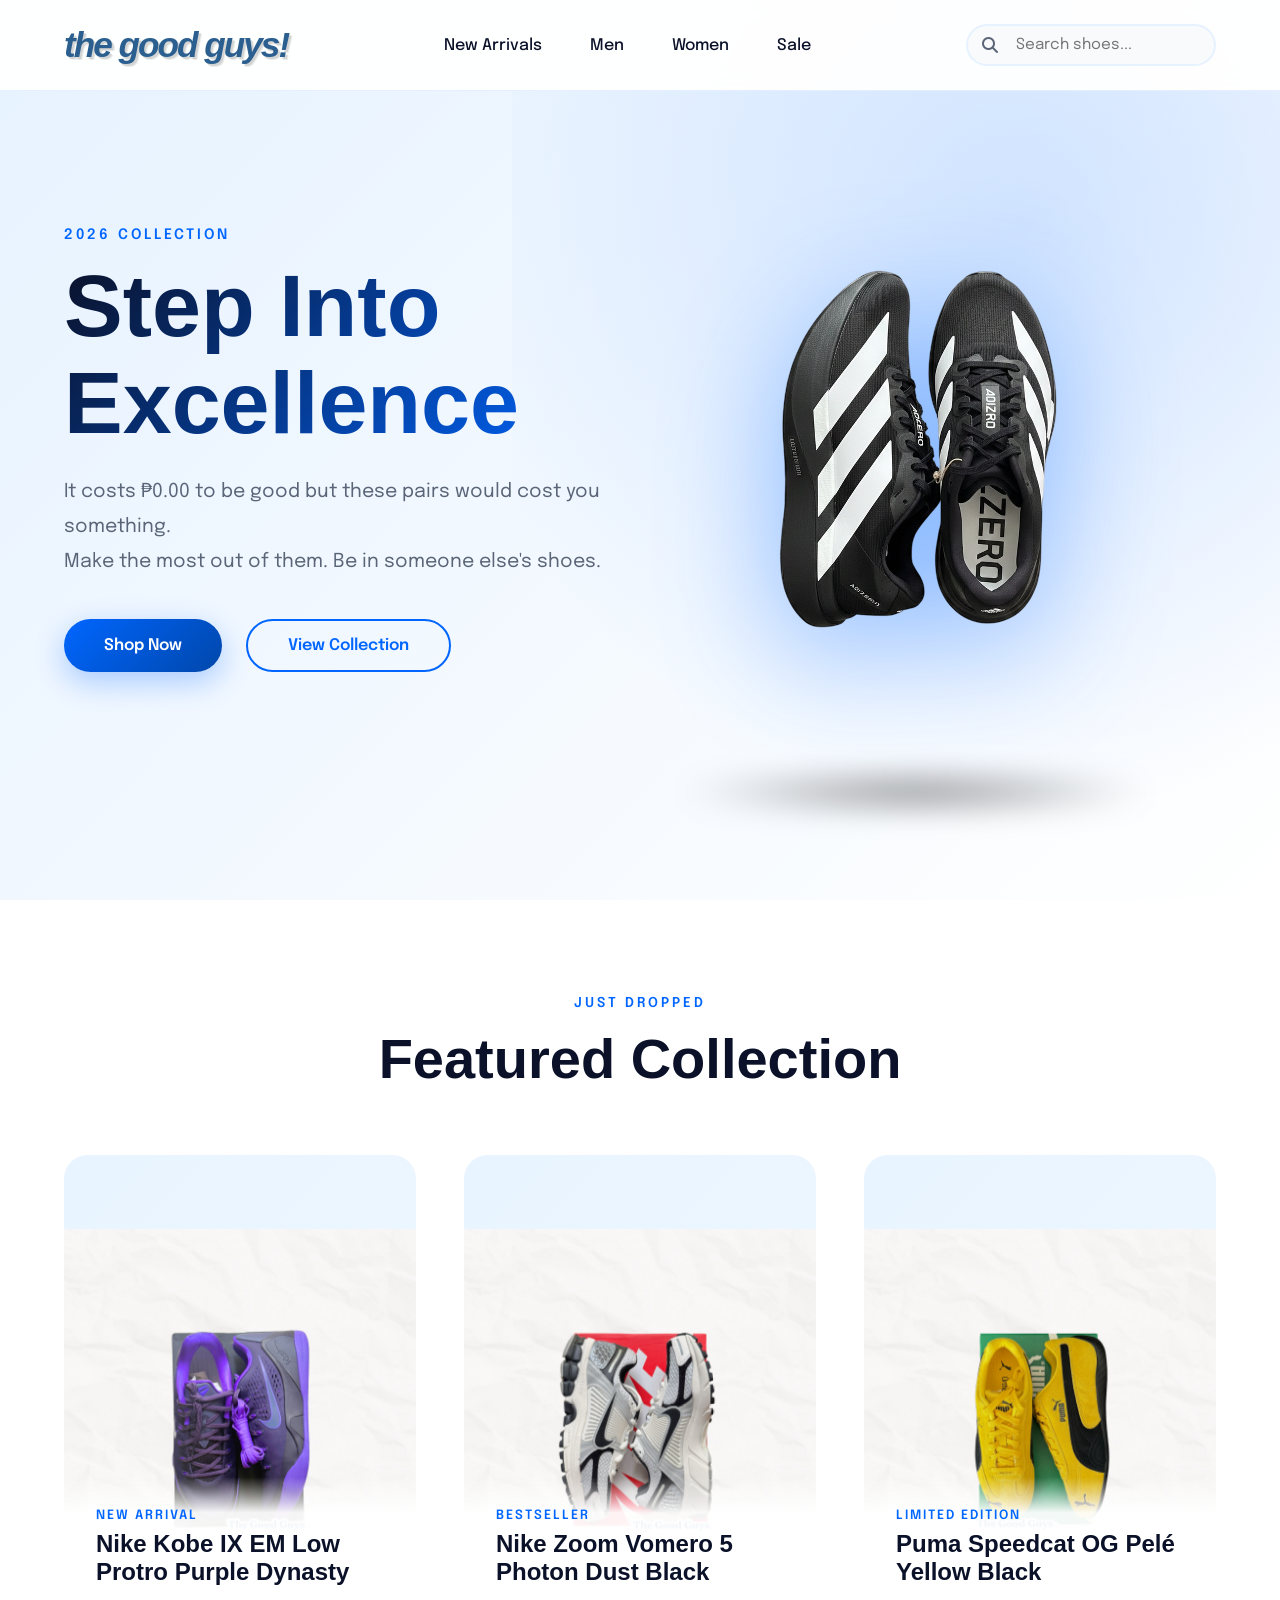
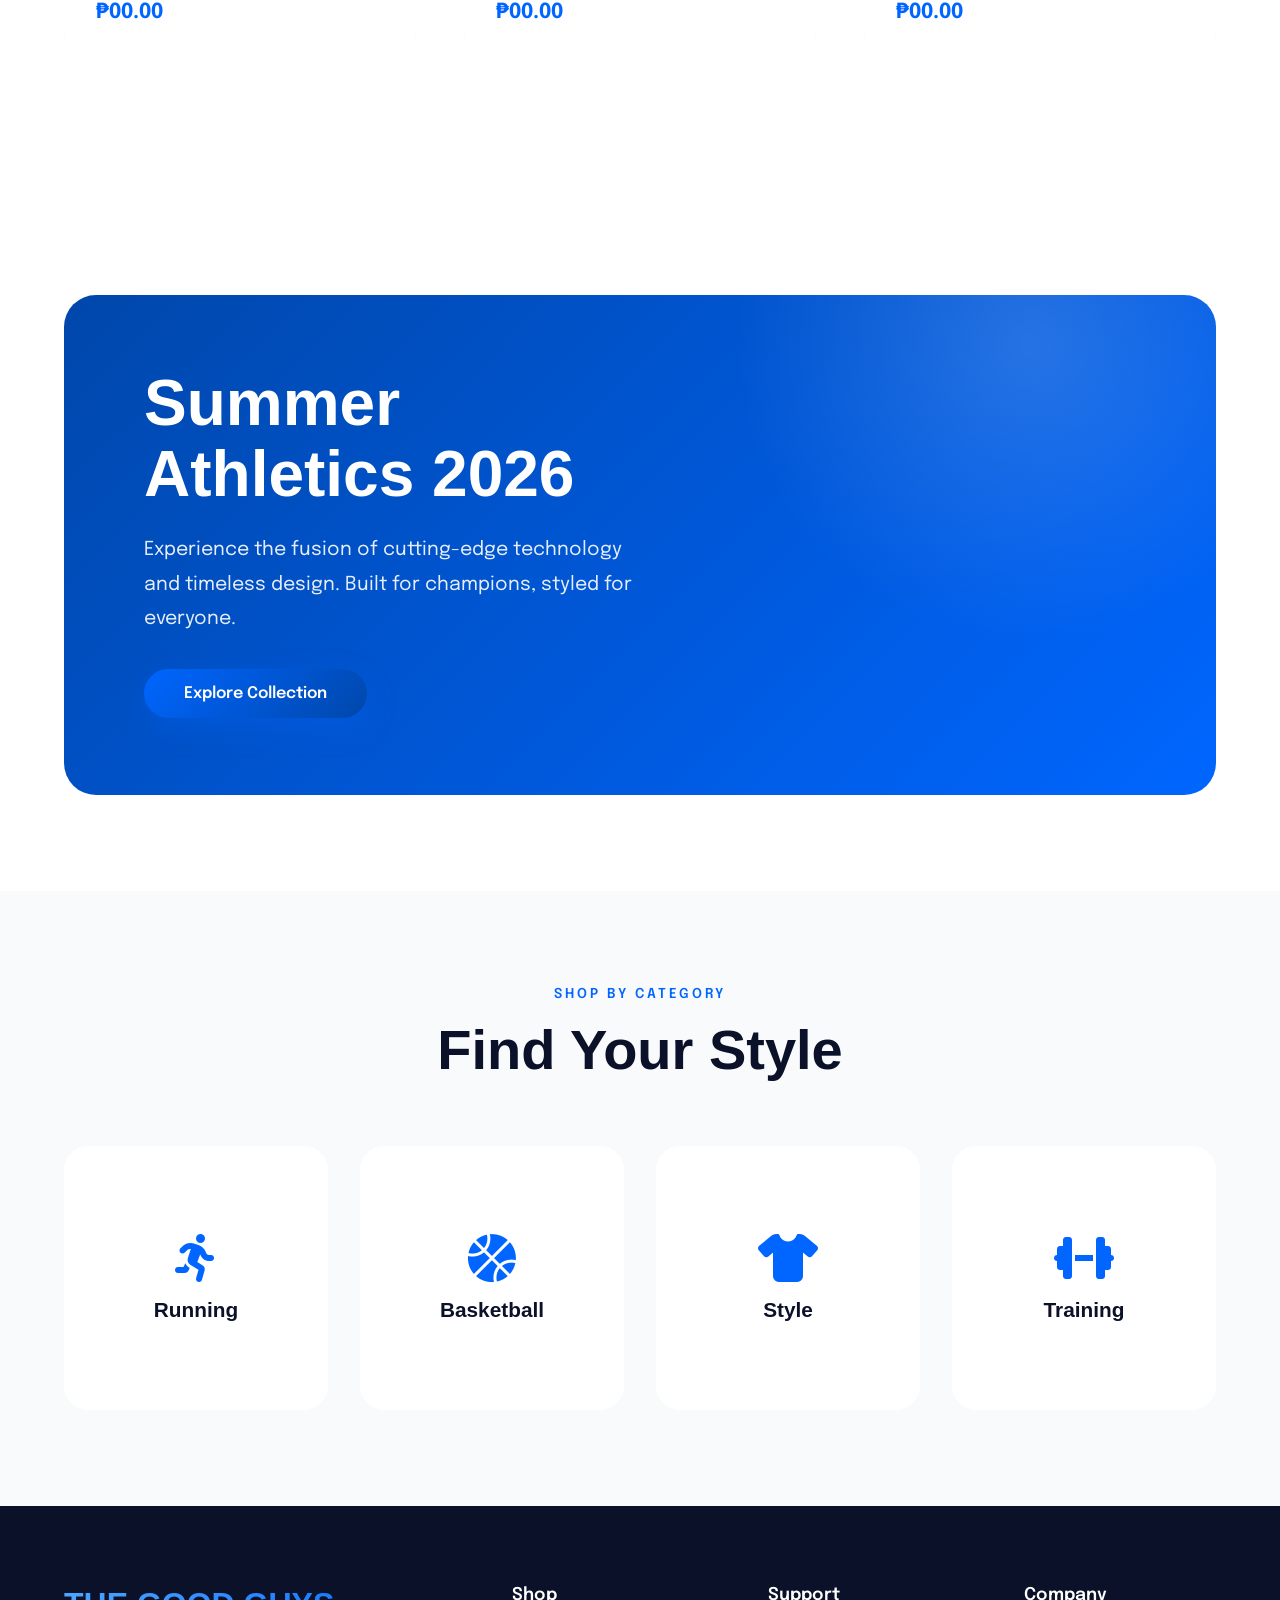
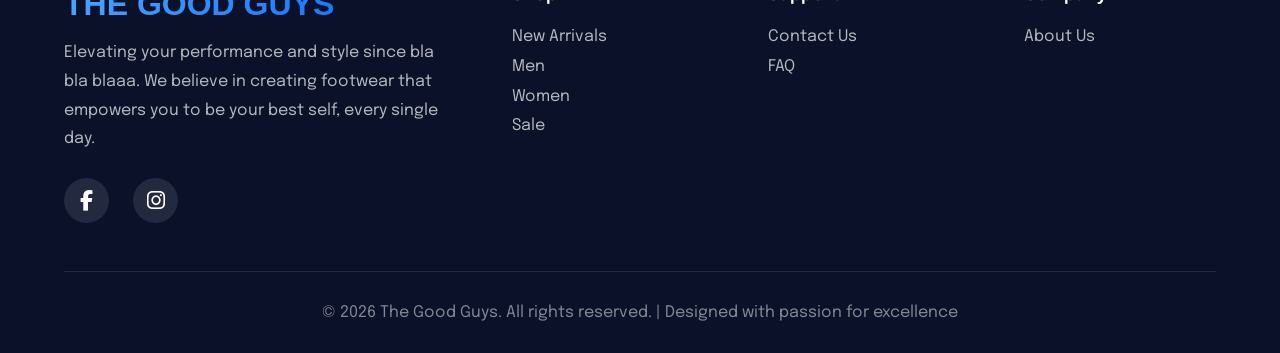
==== commit 82ed25c7: "Update files" ====
--- a/index.html
+++ b/index.html
@@ -15,9 +15,9 @@
     <!-- Sidebar -->
     <div class="sidebar" id="sidebar">
         <ul class="sidebar-links">
-            <li><a href="#new">New Arrivals</a></li>
-            <li><a href="#men">Men</a></li>
-            <li><a href="#women">Women</a></li>
+            <li><a href="header-nav/new-arrivals.html">New Arrivals</a></li>
+            <li><a href="header-nav/mens.html">Men</a></li>
+            <li><a href="header-nav/womens.html">Women</a></li>
             <li><a href="#sale">Sale</a></li>
         </ul>
     </div>
@@ -28,9 +28,9 @@
             <div class="logo-text">the good guys!</div>
         </div>
         <ul class="nav-links">
-            <li><a href="#new">New Arrivals</a></li>
-            <li><a href="#men">Men</a></li>
-            <li><a href="#women">Women</a></li>
+            <li><a href="header-nav/new-arrivals.html">New Arrivals</a></li>
+            <li><a href="header-nav/mens.html">Men</a></li>
+            <li><a href="header-nav/womens.html">Women</a></li>
             <li><a href="#sale">Sale</a></li>
         </ul>
         <div class="nav-actions">
@@ -54,7 +54,7 @@
             <p>It costs ₱0.00 to be good but these pairs would cost you something.<br> Make the most out of them. Be in someone else's shoes.</p>
             <div class="cta-buttons">
                 <button class="btn btn-primary">Shop Now</button>
-                <button class="btn btn-secondary">View Collection</button>
+                <a class="btn btn-secondary" href="all-shoes.html">View Collection</a>
             </div>
         </div>
         <div class="hero-image">
@@ -151,7 +151,7 @@
         <div class="collection-content">
             <h2>Summer Athletics 2026</h2>
             <p>Experience the fusion of cutting-edge technology and timeless design. Built for champions, styled for everyone.</p>
-            <button class="btn btn-primary">Explore Collection</button>
+            <a class="btn btn-primary" href="all-shoes.html">Explore Collection</a>
         </div>
     </div>
 
@@ -181,150 +181,7 @@
             </div>
         </div>
     </section>
-
-    <!-- All Shoes Collection -->
-    <section class="all-shoes">
-        <div class="section-header fade-in">
-            <div class="section-tag">Complete Collection</div>
-            <h2>All Shoes</h2>
-        </div>
-
-        <div class="shoes-grid">
-            <div class="shoe-item fade-in">
-                <div class="shoe-item-image">
-                    <img src="nike-1.png" alt="Last try">
-                </div>
-                <div class="shoe-item-info">
-                    <h4>nikeeeeeeeeeeeee</h4>
-                    <p class="brand-tag">Nike</p>
-                    <p class="shoe-price">₱00.00</p>
-                </div>
-            </div>
-
-            <div class="shoe-item fade-in">
-                <div class="shoe-item-image">
-                    <img src="nike-2.png" alt="Nike React Infinity">
-                </div>
-                <div class="shoe-item-info">
-                    <h4>Nike React Infinity</h4>
-                    <p class="brand-tag">Nike</p>
-                    <p class="shoe-price">₱00.00</p>
-                </div>
-            </div>
-
-            <div class="shoe-item fade-in">
-                <div class="shoe-item-image">
-                    <img src="adidas-1.png" alt="Adidas Ultraboost 22">
-                </div>
-                <div class="shoe-item-info">
-                    <h4>Adidas Ultraboost 22</h4>
-                    <p class="brand-tag">Adidas</p>
-                    <p class="shoe-price">₱00.00</p>
-                </div>
-            </div>
-
-            <div class="shoe-item fade-in">
-                <div class="shoe-item-image">
-                    <img src="adidas-2.png" alt="Adidas NMD R1">
-                </div>
-                <div class="shoe-item-info">
-                    <h4>Adidas NMD R1</h4>
-                    <p class="brand-tag">Adidas</p>
-                    <p class="shoe-price">₱00.00</p>
-                </div>
-            </div>
-
-            <div class="shoe-item fade-in">
-                <div class="shoe-item-image">
-                    <img src="puma-1.png" alt="Puma RS-X">
-                </div>
-                <div class="shoe-item-info">
-                    <h4>Puma RS-X</h4>
-                    <p class="brand-tag">Puma</p>
-                    <p class="shoe-price">₱00.00</p>
-                </div>
-            </div>
-
-            <div class="shoe-item fade-in">
-                <div class="shoe-item-image">
-                    <img src="puma-2.png" alt="Puma Suede Classic">
-                </div>
-                <div class="shoe-item-info">
-                    <h4>Puma Suede Classic</h4>
-                    <p class="brand-tag">Puma</p>
-                    <p class="shoe-price">₱00.00</p>
-                </div>
-            </div>
-
-            <div class="shoe-item fade-in">
-                <div class="shoe-item-image">
-                    <img src="nb-1.png" alt="New Balance 990v5">
-                </div>
-                <div class="shoe-item-info">
-                    <h4>New Balance 990v5</h4>
-                    <p class="brand-tag">New Balance</p>
-                    <p class="shoe-price">₱00.00</p>
-                </div>
-            </div>
-
-            <div class="shoe-item fade-in">
-                <div class="shoe-item-image">
-                    <img src="nb-2.png" alt="New Balance 574">
-                </div>
-                <div class="shoe-item-info">
-                    <h4>New Balance 574</h4>
-                    <p class="brand-tag">New Balance</p>
-                    <p class="shoe-price">₱00.00</p>
-                </div>
-            </div>
-
-            <div class="shoe-item fade-in">
-                <div class="shoe-item-image">
-                    <img src="reebok-1.png" alt="Reebok Club C 85">
-                </div>
-                <div class="shoe-item-info">
-                    <h4>Reebok Club C 85</h4>
-                    <p class="brand-tag">Reebok</p>
-                    <p class="shoe-price">₱00.00</p>
-                </div>
-            </div>
-
-            <div class="shoe-item fade-in">
-                <div class="shoe-item-image">
-                    <img src="converse-1.png" alt="Converse Chuck Taylor">
-                </div>
-                <div class="shoe-item-info">
-                    <h4>Converse Chuck Taylor</h4>
-                    <p class="brand-tag">Converse</p>
-                    <p class="shoe-price">₱00.00</p>
-                </div>
-            </div>
-
-            <div class="shoe-item fade-in">
-                <div class="shoe-item-image">
-                    <img src="vans-1.png" alt="Vans Old Skool">
-                </div>
-                <div class="shoe-item-info">
-                    <h4>Vans Old Skool</h4>
-                    <p class="brand-tag">Vans</p>
-                    <p class="shoe-price">₱00.00</p>
-                </div>
-            </div>
-
-            <div class="shoe-item fade-in">
-                <div class="shoe-item-image">
-                    <img src="ua-1.png" alt="Under Armour HOVR">
-                </div>
-                <div class="shoe-item-info">
-                    <h4>Under Armour HOVR</h4>
-                    <p class="brand-tag">Under Armour</p>
-                    <p class="shoe-price">₱00.00</p>
-                </div>
-            </div>
-        </div>
-    </section>
-
-    <!-- Footer -->
+    
     <footer>
         <div class="footer-content">
             <div class="footer-brand">
@@ -343,7 +200,7 @@
                 <h4>Shop</h4>
                 <ul>
                     <li><a href="#">New Arrivals</a></li>
-                    <li><a href="#">Men</a></li>
+                    <li><a href="header-nav/mens.html">Men</a></li>
                     <li><a href="#">Women</a></li>
                     <li><a href="#">Sale</a></li>
                 </ul>
@@ -351,14 +208,14 @@
             <div class="footer-links">
                 <h4>Support</h4>
                 <ul>
-                    <li><a href="#">Contact Us</a></li>
+                    <li><a href="navigations/contactus.html">Contact Us</a></li>
                     <li><a href="#">FAQ</a></li>
                 </ul>
             </div>
             <div class="footer-links">
                 <h4>Company</h4>
                 <ul>
-                    <li><a href="#">About Us</a></li>
+                    <li><a href="navigations/about.html">About Us</a></li>
                 </ul>
             </div>
         </div>
